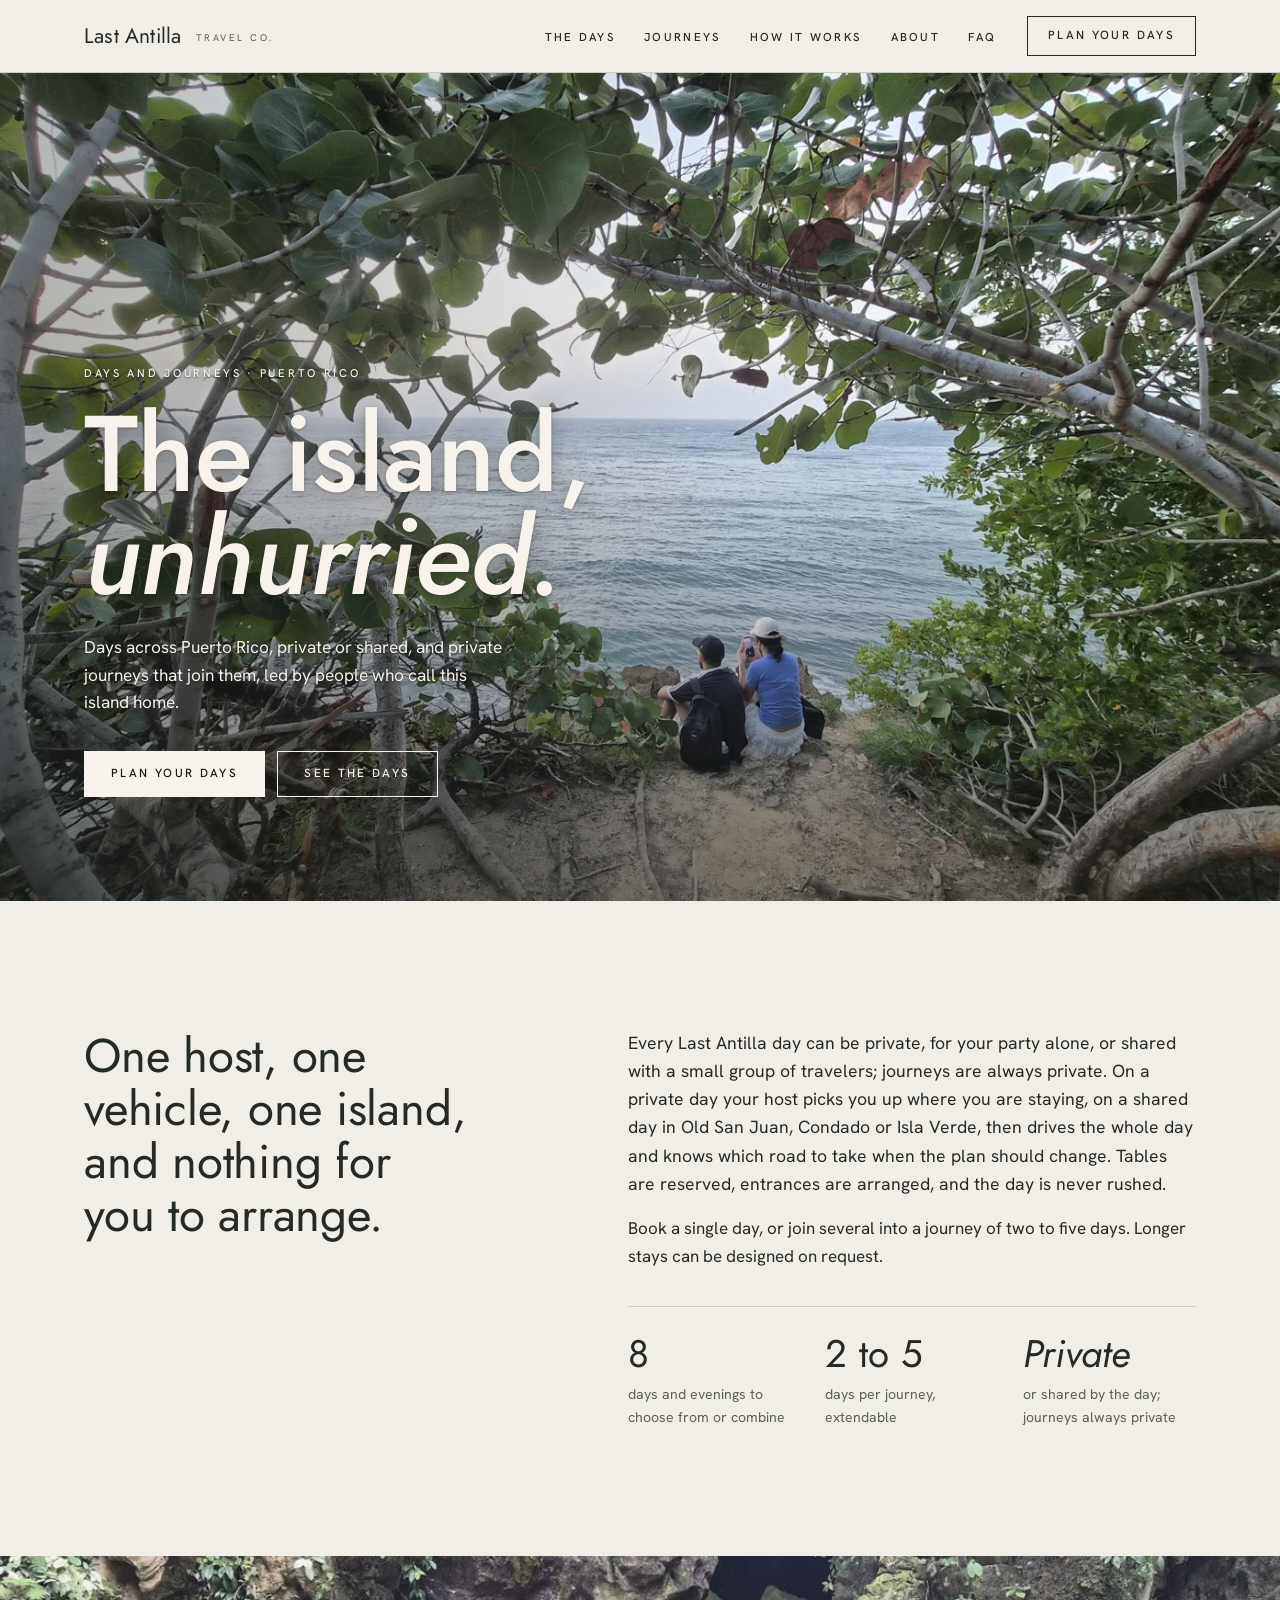
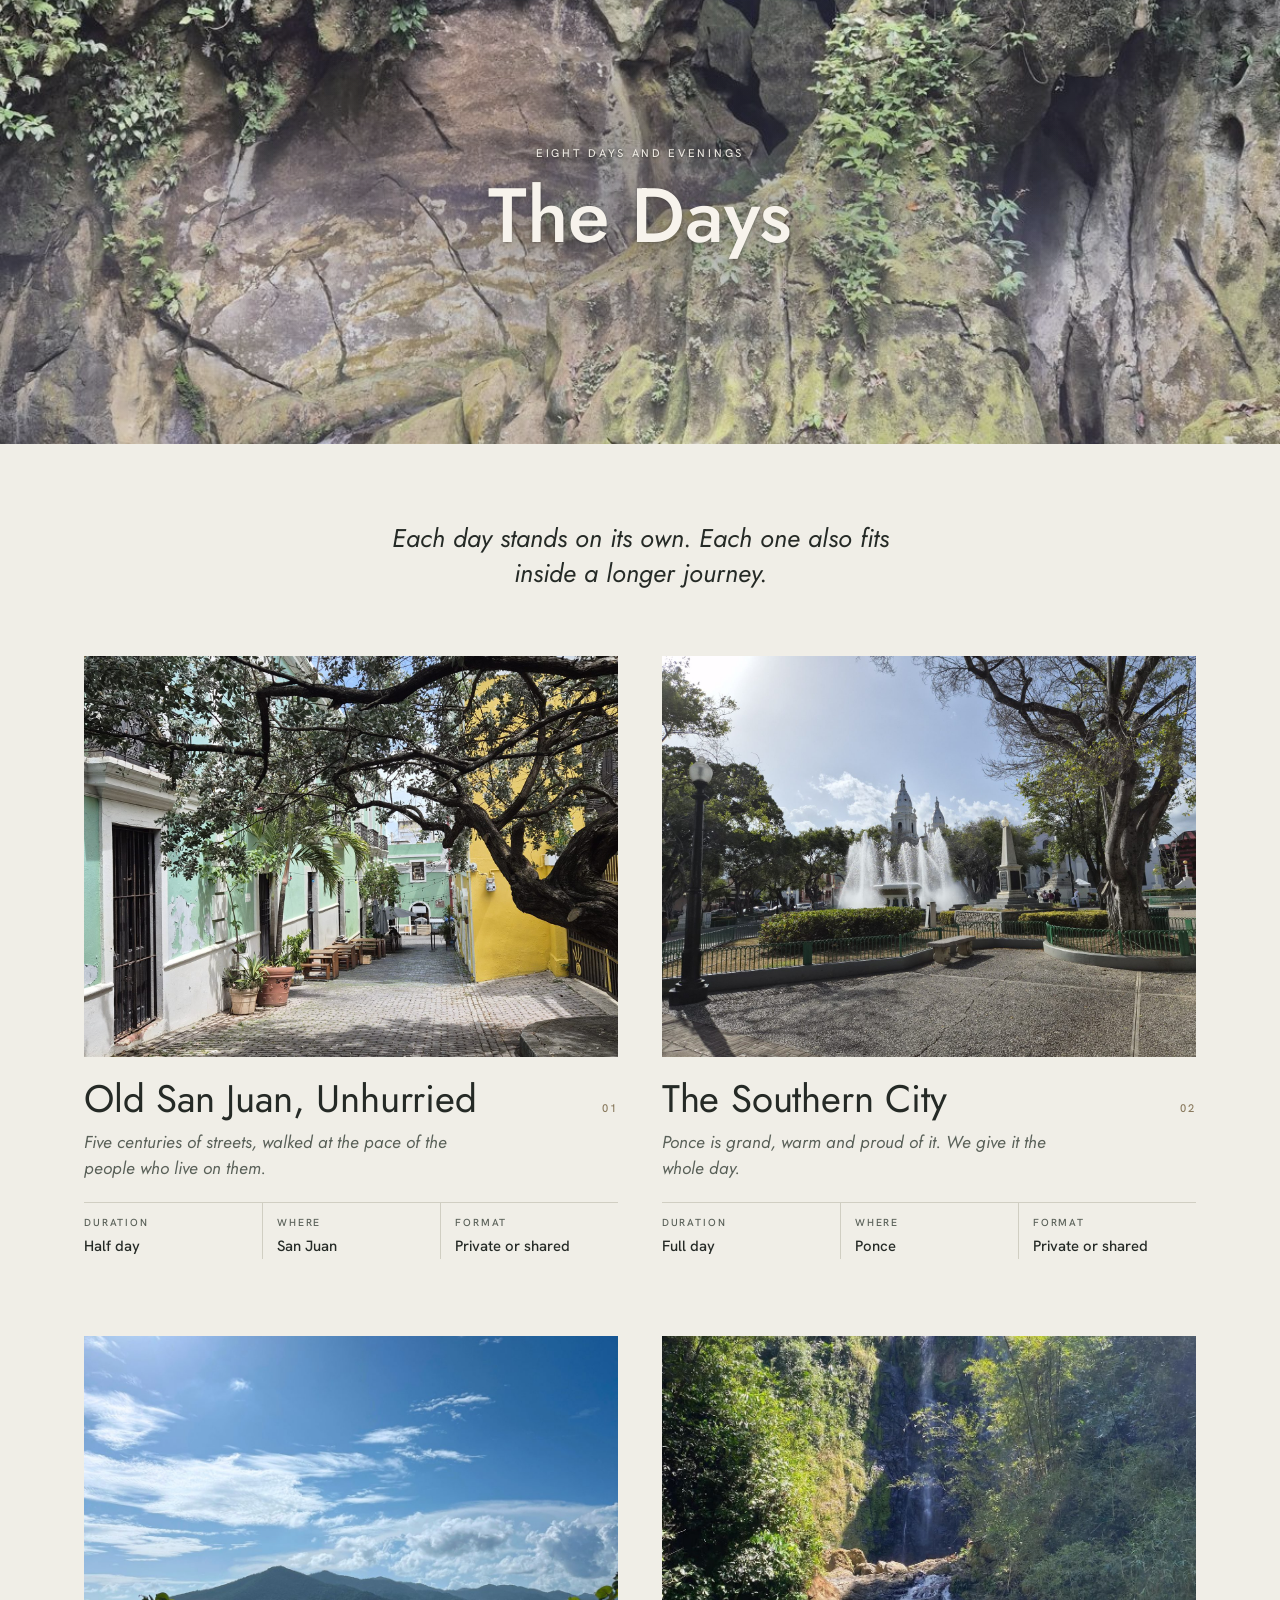
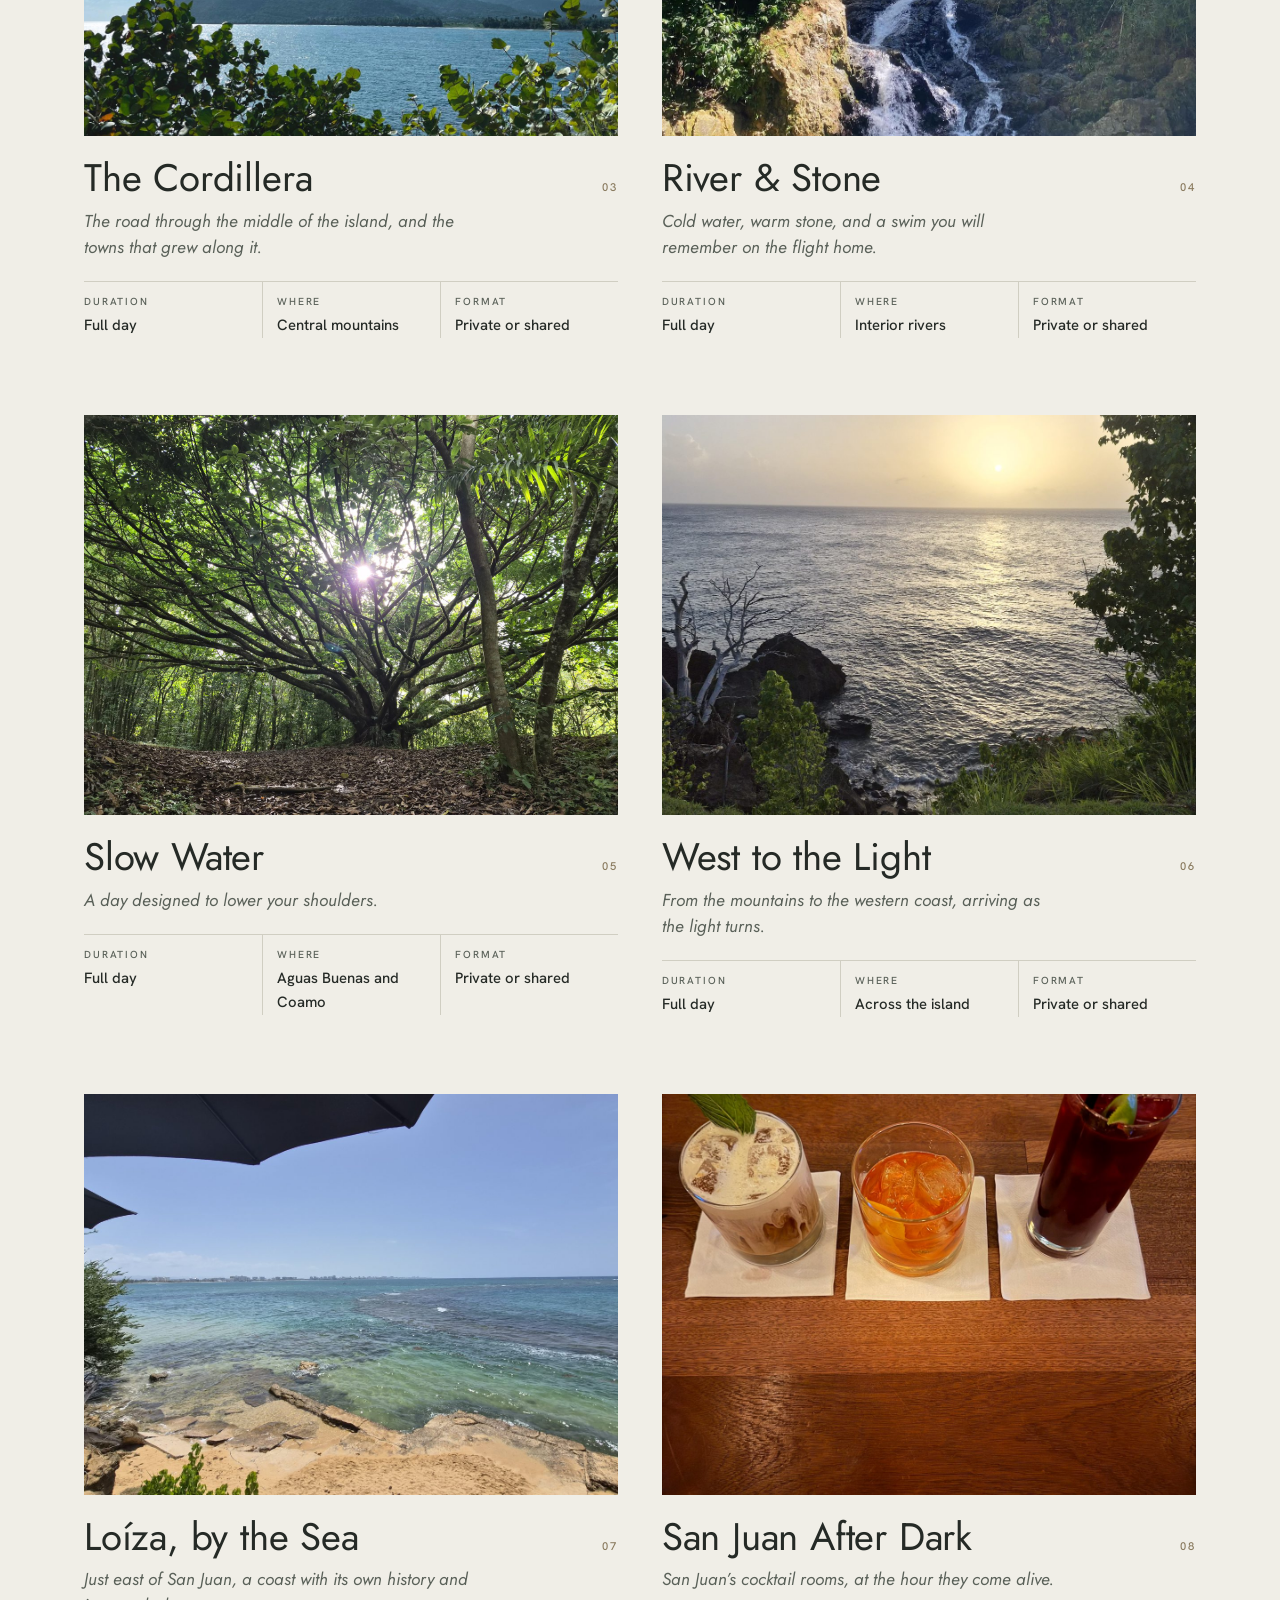
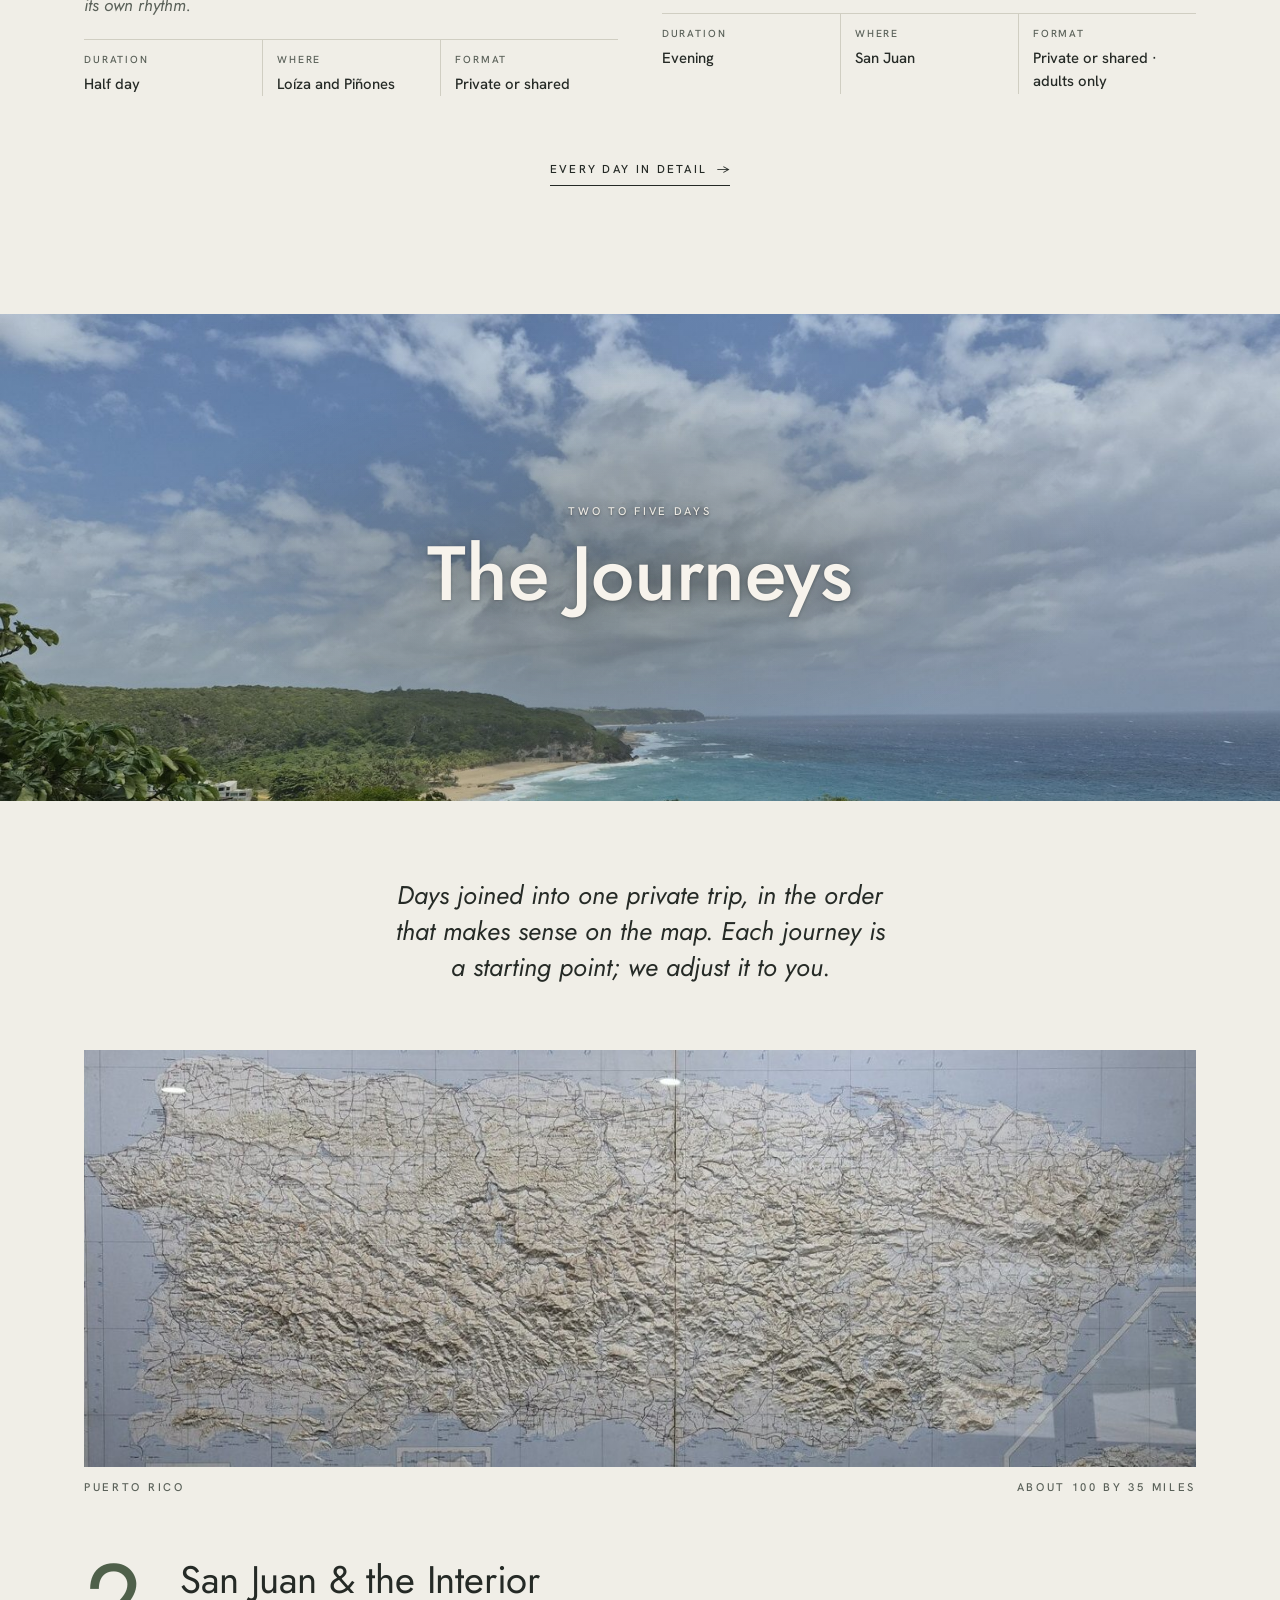
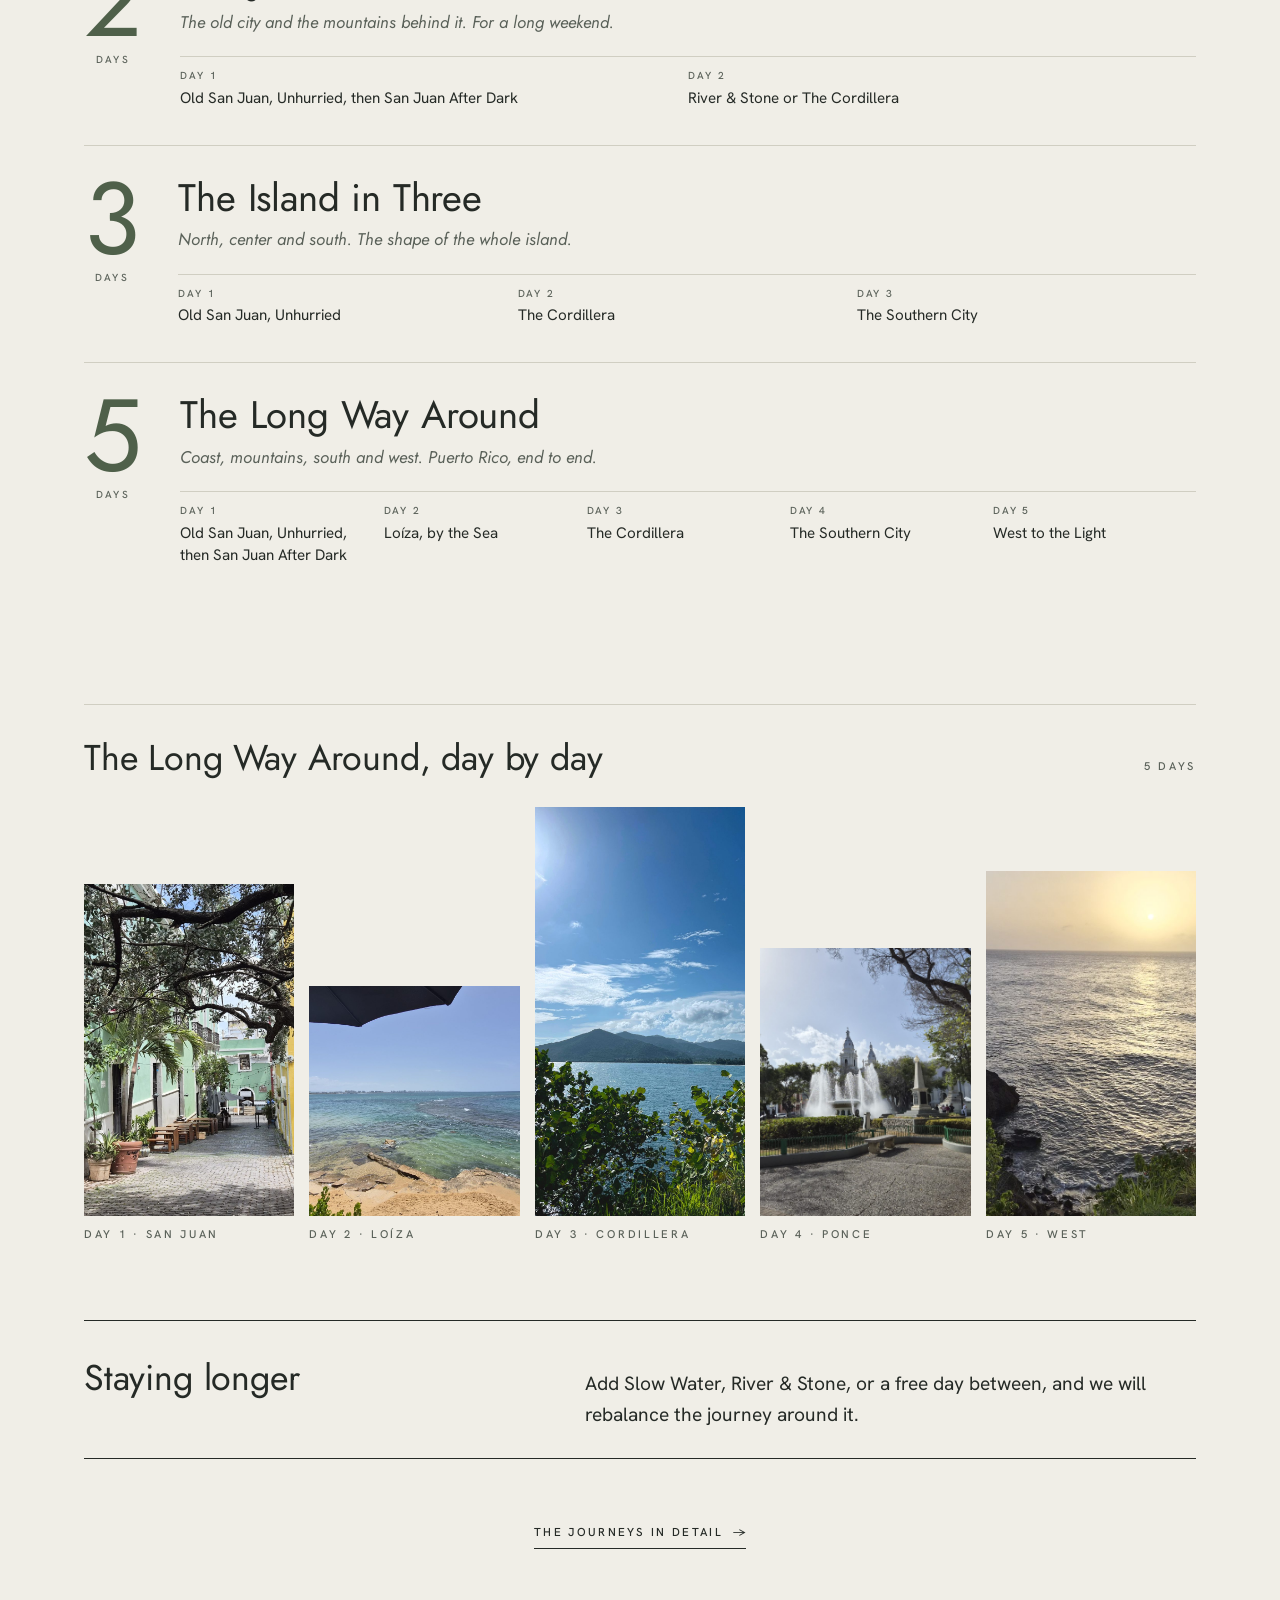
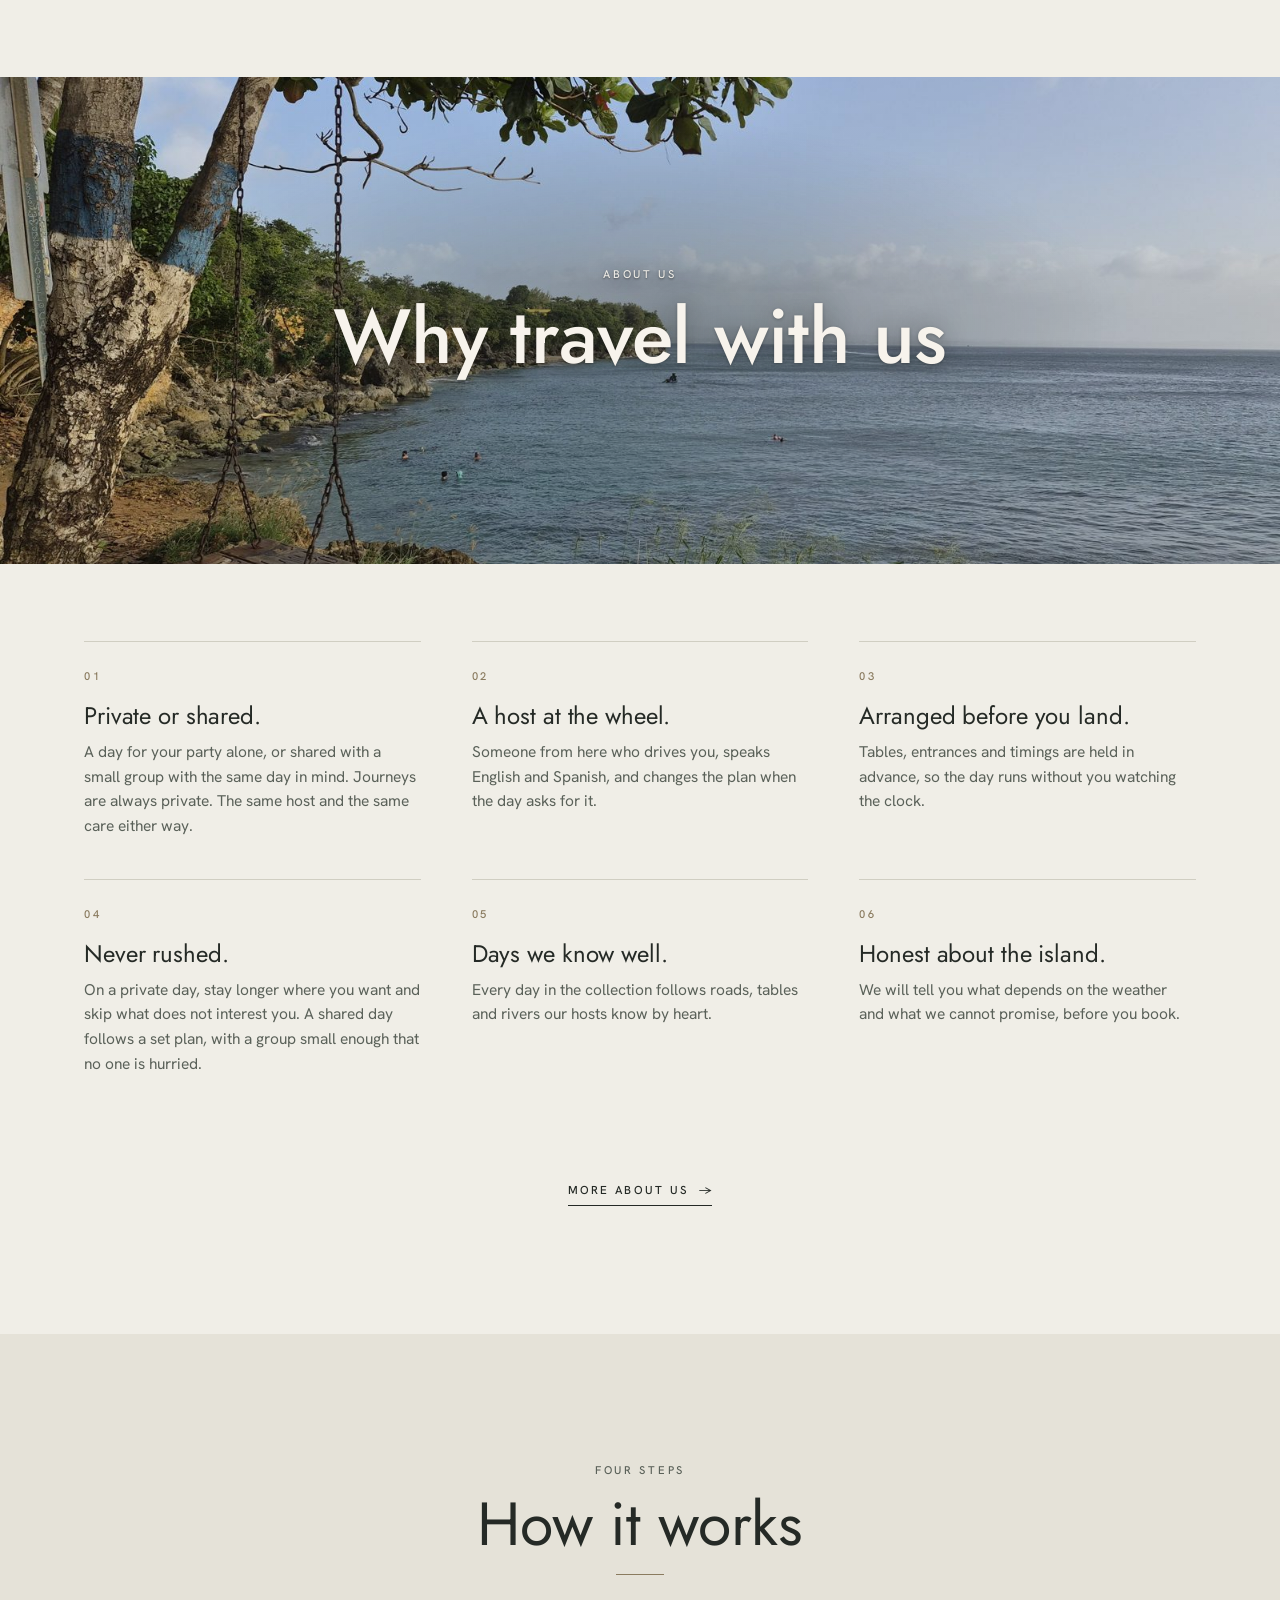
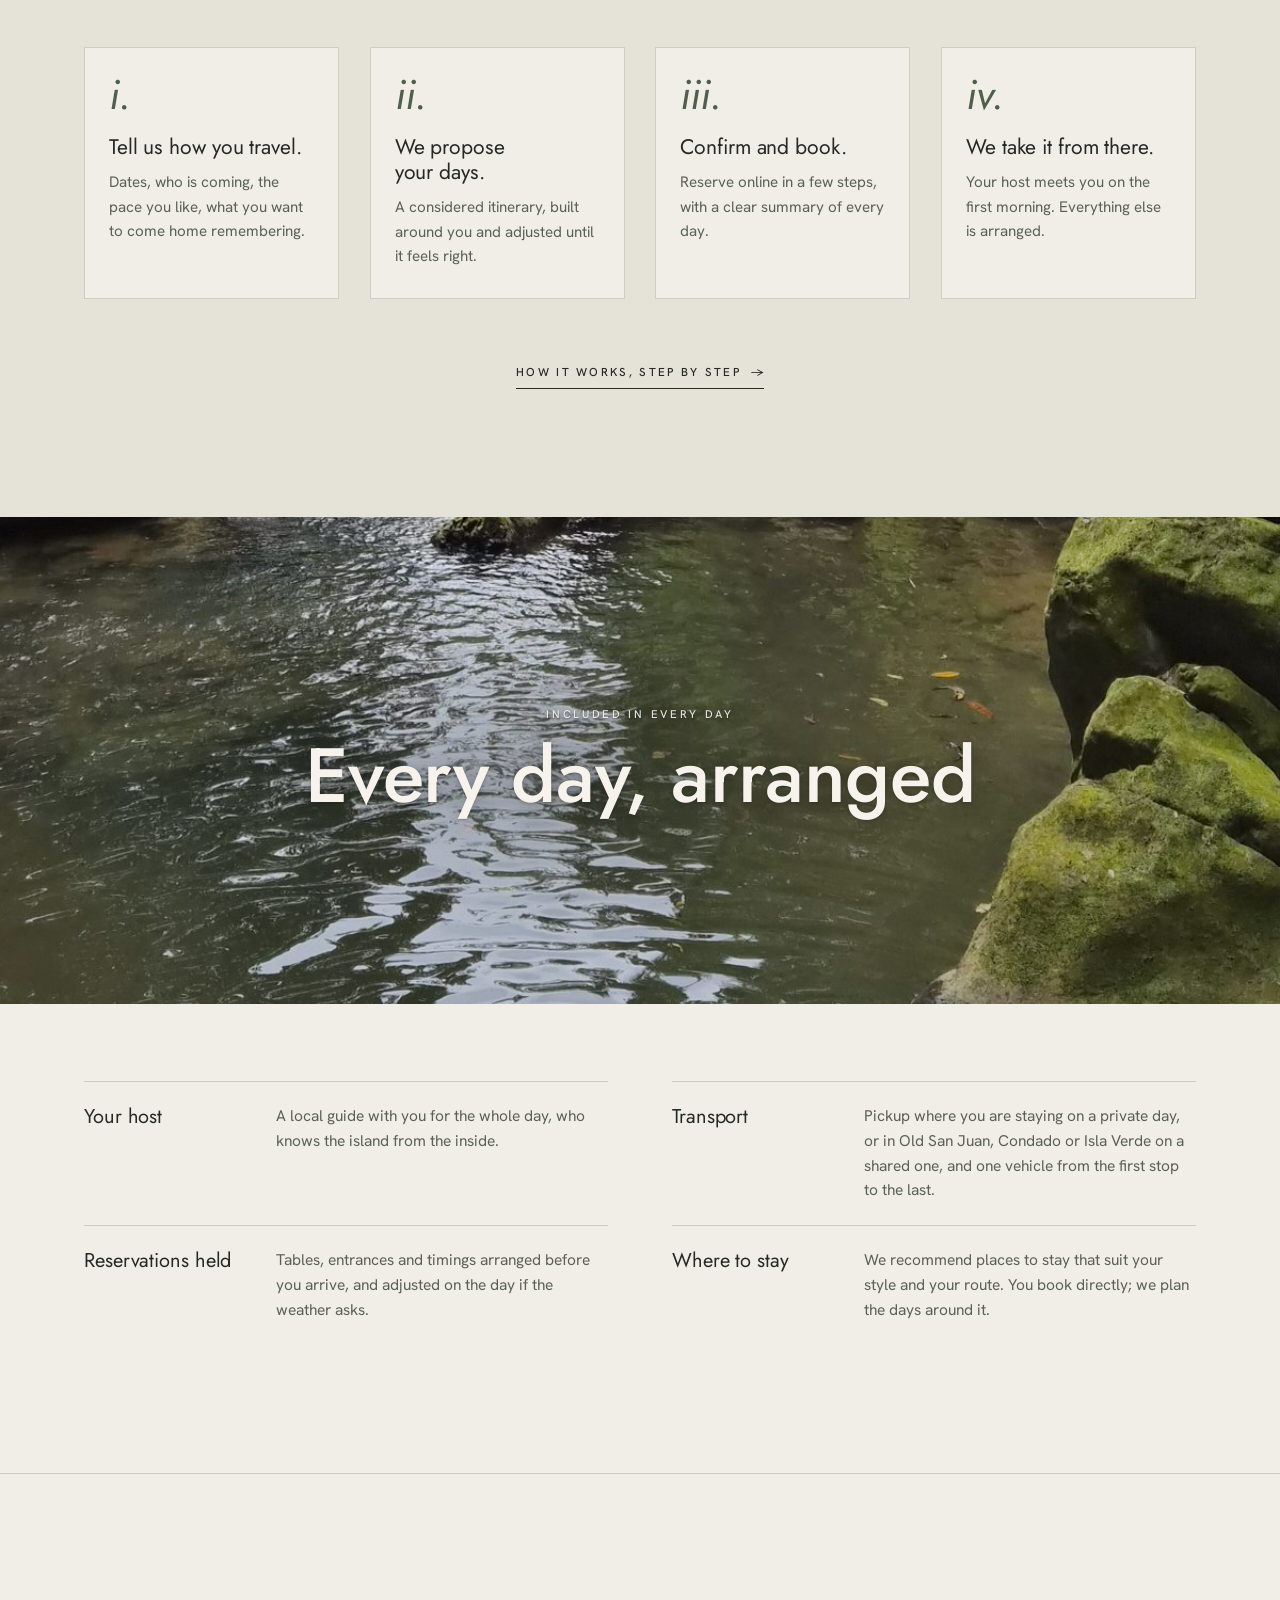
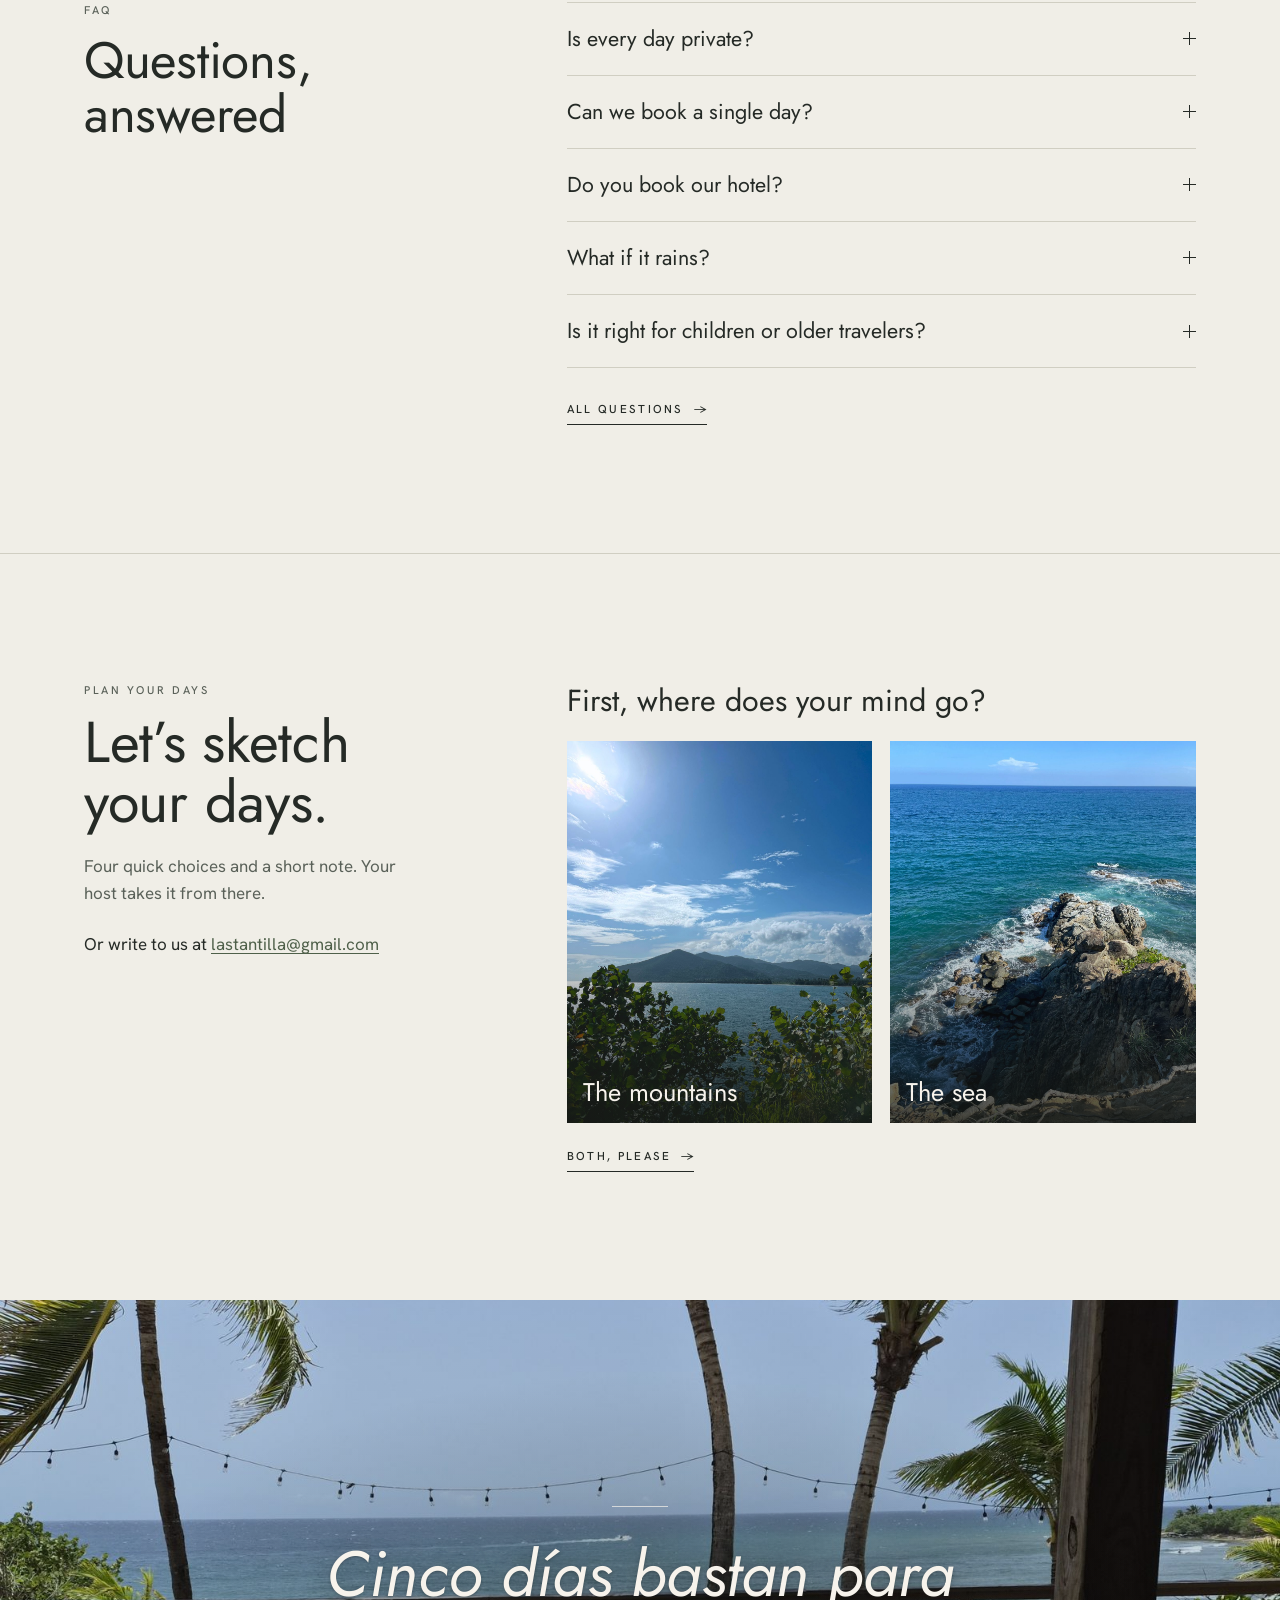
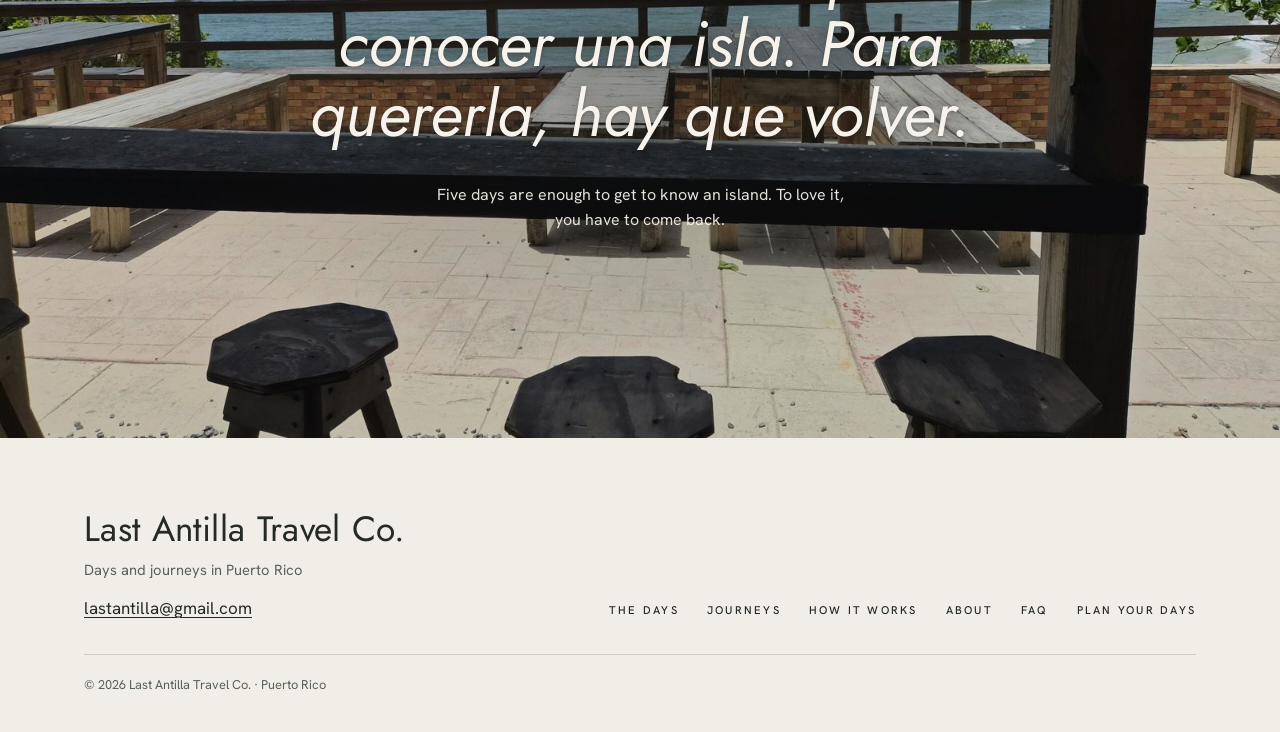
==== index.html @ efdba8db "Sitio de Last Antilla Travel Co. para GitHub Pages Co-Authored-By: Claude Opus 5.5 <noreply@anthropi" ====
<!doctype html>
<html lang="en">
<head>
<meta charset="utf-8">
<meta name="viewport" content="width=device-width, initial-scale=1">
<title>Last Antilla Travel Co. · Days and journeys in Puerto Rico</title>
<meta name="description" content="Days across Puerto Rico, private or shared, and private journeys that join them, led by people who call this island home.">
<link rel="preconnect" href="https://fonts.googleapis.com">
<link rel="preconnect" href="https://fonts.gstatic.com" crossorigin>
<link href="https://fonts.googleapis.com/css2?family=Jost:ital,wght@0,400;0,500;1,400&family=Hanken+Grotesk:wght@400;500;600&display=swap" rel="stylesheet">
<link rel="stylesheet" href="assets/site.css">
</head>
<body>
<a class="skip" href="#main">Skip to content</a>

<header class="site-head">
  <div class="wrap">
    <a class="brand" href="index.html">Last Antilla <small>Travel Co.</small></a>
    <button class="menu-btn" type="button" aria-expanded="false" aria-controls="site-nav"><span class="bars" aria-hidden="true"><i></i><i></i><i></i></span><span class="menu-label">Menu</span></button>
    <nav class="nav" id="site-nav" aria-label="Main">
      <ul>
        <li><a href="days.html">The Days</a></li>
        <li><a href="journeys.html">Journeys</a></li>
        <li><a href="how-it-works.html">How It Works</a></li>
        <li><a href="about.html">About</a></li>
        <li><a href="faq.html">FAQ</a></li>
      </ul>
      <a class="btn btn-line" href="plan.html">Plan your days</a>
    </nav>
  </div>
</header>

<main id="main">
  <section class="hero" aria-labelledby="hero-title">
    <img src="img/pareja-atardecer.jpg" alt="Two people seated on a cliff edge, framed by sea grape branches, watching the sea at sunset" width="1600" height="901" fetchpriority="high">
    <div class="wrap">
      <p class="label">Days and journeys · Puerto Rico</p>
      <h1 id="hero-title">The island, <em>unhurried.</em></h1>
      <p>Days across Puerto Rico, private or shared, and private journeys that join them, led by people who call this island home.</p>
      <div class="actions">
        <a class="btn" href="#plan">Plan your days</a>
        <a class="btn btn-line" href="#days">See the days</a>
      </div>
    </div>
  </section>

  <section class="section" aria-labelledby="promise-title">
    <div class="wrap promise">
      <h2 id="promise-title">One host, one vehicle, one island, and nothing for you to arrange.</h2>
      <div class="body">
        <p>Every Last Antilla day can be private, for your party alone, or shared with a small group of travelers; journeys are always private. On a private day your host picks you up where you are staying, on a shared day in Old San Juan, Condado or Isla Verde, then drives the whole day and knows which road to take when the plan should change. Tables are reserved, entrances are arranged, and the day is never rushed.</p>
        <p>Book a single day, or join several into a journey of two to five days. Longer stays can be designed on request.</p>
        <dl class="facts">
          <div><dt>8</dt><dd>days and evenings to choose from or combine</dd></div>
          <div><dt>2 to 5</dt><dd>days per journey, extendable</dd></div>
          <div><dt><em>Private</em></dt><dd>or shared by the day; journeys always private</dd></div>
        </dl>
      </div>
    </div>
  </section>

  <section id="days" aria-labelledby="days-title">
    <div class="pano">
      <img src="img/cueva-cascada.jpg" alt="A small waterfall falling from a cave mouth into a clear pool" width="1200" height="1600" loading="lazy" style="object-position:50% 60%">
      <div class="in"><span class="label">Eight days and evenings</span><h2 id="days-title">The Days</h2></div>
    </div>
    <div class="section wrap tight">
      <p class="lead">Each day stands on its own. Each one also fits inside a longer journey.</p>
      <ul class="days">
        <li class="day"><a class="card" href="days.html#old-san-juan">
          <figure><img src="img/viejo-san-juan-calle.jpg" alt="A shaded cobblestone street in Old San Juan with pastel facades" width="1600" height="1200" loading="lazy"></figure>
          <div class="day-top"><h3>Old San Juan, Unhurried</h3><span class="idx">01</span></div>
          <p class="line">Five centuries of streets, walked at the pace of the people who live on them.</p>
          <dl class="data"><div><dt>Duration</dt><dd>Half day</dd></div><div><dt>Where</dt><dd>San Juan</dd></div><div><dt>Format</dt><dd>Private or shared</dd></div></dl>
        </a></li>
        <li class="day"><a class="card" href="days.html#southern-city">
          <figure><img src="img/ponce-plaza.jpg" alt="The plaza in Ponce with fountains and the cathedral behind the trees" width="1600" height="1200" loading="lazy"></figure>
          <div class="day-top"><h3>The Southern City</h3><span class="idx">02</span></div>
          <p class="line">Ponce is grand, warm and proud of it. We give it the whole day.</p>
          <dl class="data"><div><dt>Duration</dt><dd>Full day</dd></div><div><dt>Where</dt><dd>Ponce</dd></div><div><dt>Format</dt><dd>Private or shared</dd></div></dl>
        </a></li>
        <li class="day"><a class="card" href="days.html#cordillera">
          <figure><img src="img/cordillera-lago.jpg" alt="A mountain lake in the island's interior under a wide blue sky" width="1200" height="1600" loading="lazy"></figure>
          <div class="day-top"><h3>The Cordillera</h3><span class="idx">03</span></div>
          <p class="line">The road through the middle of the island, and the towns that grew along it.</p>
          <dl class="data"><div><dt>Duration</dt><dd>Full day</dd></div><div><dt>Where</dt><dd>Central mountains</dd></div><div><dt>Format</dt><dd>Private or shared</dd></div></dl>
        </a></li>
        <li class="day"><a class="card" href="days.html#river-and-stone">
          <figure><img src="img/cascada-selva.jpg" alt="A waterfall descending through dense green forest into a pool" width="1170" height="1335" loading="lazy"></figure>
          <div class="day-top"><h3>River &amp; Stone</h3><span class="idx">04</span></div>
          <p class="line">Cold water, warm stone, and a swim you will remember on the flight home.</p>
          <dl class="data"><div><dt>Duration</dt><dd>Full day</dd></div><div><dt>Where</dt><dd>Interior rivers</dd></div><div><dt>Format</dt><dd>Private or shared</dd></div></dl>
        </a></li>
        <li class="day"><a class="card" href="days.html#slow-water">
          <figure><img src="img/bosque-luz.jpg" alt="Morning light through the branches of a wide tree in a forest clearing" width="1600" height="1200" loading="lazy"></figure>
          <div class="day-top"><h3>Slow Water</h3><span class="idx">05</span></div>
          <p class="line">A day designed to lower your shoulders.</p>
          <dl class="data"><div><dt>Duration</dt><dd>Full day</dd></div><div><dt>Where</dt><dd>Aguas Buenas and Coamo</dd></div><div><dt>Format</dt><dd>Private or shared</dd></div></dl>
        </a></li>
        <li class="day"><a class="card" href="days.html#west-to-the-light">
          <figure><img src="img/atardecer-rocas.jpg" alt="Sun low over the Caribbean, seen past dark rocks and sea grapes" width="1600" height="901" loading="lazy"></figure>
          <div class="day-top"><h3>West to the Light</h3><span class="idx">06</span></div>
          <p class="line">From the mountains to the western coast, arriving as the light turns.</p>
          <dl class="data"><div><dt>Duration</dt><dd>Full day</dd></div><div><dt>Where</dt><dd>Across the island</dd></div><div><dt>Format</dt><dd>Private or shared</dd></div></dl>
        </a></li>
        <li class="day"><a class="card" href="days.html#loiza">
          <figure><img src="img/costa-turquesa.jpg" alt="Clear turquoise water over flat coastal rock, with the city far across the bay" width="1600" height="901" loading="lazy"></figure>
          <div class="day-top"><h3>Loíza, by the Sea</h3><span class="idx">07</span></div>
          <p class="line">Just east of San Juan, a coast with its own history and its own rhythm.</p>
          <dl class="data"><div><dt>Duration</dt><dd>Half day</dd></div><div><dt>Where</dt><dd>Loíza and Piñones</dd></div><div><dt>Format</dt><dd>Private or shared</dd></div></dl>
        </a></li>
        <li class="day"><a class="card" href="days.html#after-dark">
          <figure><img src="img/cocteles-barra.jpg" alt="Three craft cocktails on a wooden bar" width="1200" height="1600" loading="lazy"></figure>
          <div class="day-top"><h3>San Juan After Dark</h3><span class="idx">08</span></div>
          <p class="line">San Juan’s cocktail rooms, at the hour they come alive.</p>
          <dl class="data"><div><dt>Duration</dt><dd>Evening</dd></div><div><dt>Where</dt><dd>San Juan</dd></div><div><dt>Format</dt><dd>Private or shared · adults only</dd></div></dl>
        </a></li>
      </ul>
      <div class="more-row"><a class="more" href="days.html">Every day in detail</a></div>
    </div>
  </section>

  <section id="journeys" aria-labelledby="journeys-title">
    <div class="pano">
      <img src="img/costa-norte-mirador.jpg" alt="The northern coastline seen from a forested lookout under a sky of scattered clouds" width="1600" height="1200" loading="lazy" style="object-position:50% 55%">
      <div class="in"><span class="label">Two to five days</span><h2 id="journeys-title">The Journeys</h2></div>
    </div>
    <div class="section wrap tight">
      <p class="lead">Days joined into one private trip, in the order that makes sense on the map. Each journey is a starting point; we adjust it to you.</p>
      <div class="jour-wrap">
        <div class="map">
          <figure>
            <img src="img/mapa-relieve.jpg" alt="A relief map of Puerto Rico showing the central mountain range" width="1225" height="460" loading="lazy">
            <figcaption><span class="label">Puerto Rico</span><span class="label">About 100 by 35 miles</span></figcaption>
          </figure>
        </div>
        <div>
          <article class="journey">
            <div class="jnum" aria-hidden="true">2<small>Days</small></div>
            <div>
              <h3><a href="journeys.html#san-juan-and-the-interior"><span class="sr">2 days: </span>San Juan &amp; the Interior</a></h3>
              <p class="line">The old city and the mountains behind it. For a long weekend.</p>
              <ol class="seq">
                <li><b>Day 1</b>Old San Juan, Unhurried, then San Juan After Dark</li>
                <li><b>Day 2</b>River &amp; Stone or The Cordillera</li>
              </ol>
            </div>
          </article>
          <article class="journey">
            <div class="jnum" aria-hidden="true">3<small>Days</small></div>
            <div>
              <h3><a href="journeys.html#island-in-three"><span class="sr">3 days: </span>The Island in Three</a></h3>
              <p class="line">North, center and south. The shape of the whole island.</p>
              <ol class="seq">
                <li><b>Day 1</b>Old San Juan, Unhurried</li>
                <li><b>Day 2</b>The Cordillera</li>
                <li><b>Day 3</b>The Southern City</li>
              </ol>
            </div>
          </article>
          <article class="journey">
            <div class="jnum" aria-hidden="true">5<small>Days</small></div>
            <div>
              <h3><a href="journeys.html#long-way-around"><span class="sr">5 days: </span>The Long Way Around</a></h3>
              <p class="line">Coast, mountains, south and west. Puerto Rico, end to end.</p>
              <ol class="seq">
                <li><b>Day 1</b>Old San Juan, Unhurried, then San Juan After Dark</li>
                <li><b>Day 2</b>Loíza, by the Sea</li>
                <li><b>Day 3</b>The Cordillera</li>
                <li><b>Day 4</b>The Southern City</li>
                <li><b>Day 5</b>West to the Light</li>
              </ol>
            </div>
          </article>
        </div>
      </div>

      <div class="strip-head">
        <h3>The Long Way Around, day by day</h3>
        <span class="label">5 days</span>
      </div>
      <div class="strip">
        <figure><img src="img/viejo-san-juan-calle.jpg" alt="A shaded cobblestone street in Old San Juan with pastel facades" width="1600" height="1200" loading="lazy"><figcaption class="label">Day 1 · San Juan</figcaption></figure>
        <figure><img src="img/costa-turquesa.jpg" alt="Clear turquoise water over flat coastal rock, with the city far across the bay" width="1600" height="901" loading="lazy"><figcaption class="label">Day 2 · Loíza</figcaption></figure>
        <figure><img src="img/cordillera-lago.jpg" alt="A mountain lake in the island's interior under a wide blue sky" width="1200" height="1600" loading="lazy"><figcaption class="label">Day 3 · Cordillera</figcaption></figure>
        <figure><img src="img/ponce-plaza.jpg" alt="The plaza in Ponce with fountains and the cathedral behind the trees" width="1600" height="1200" loading="lazy"><figcaption class="label">Day 4 · Ponce</figcaption></figure>
        <figure><img src="img/atardecer-rocas.jpg" alt="Sun low over the Caribbean, seen past dark rocks and sea grapes" width="1600" height="901" loading="lazy"><figcaption class="label">Day 5 · West</figcaption></figure>
      </div>

      <div class="longer">
        <h3>Staying longer</h3>
        <p>Add Slow Water, River &amp; Stone, or a free day between, and we will rebalance the journey around it.</p>
      </div>
      <div class="more-row"><a class="more" href="journeys.html">The journeys in detail</a></div>
    </div>
  </section>

  <section id="why" aria-labelledby="why-title">
    <div class="pano">
      <img src="img/columpio-mar.jpg" alt="A wooden swing hanging from a tree over a calm Caribbean bay" width="1600" height="901" loading="lazy">
      <div class="in"><span class="label">About us</span><h2 id="why-title">Why travel with us</h2></div>
    </div>
    <div class="section wrap tight">
      <ol class="why-grid">
        <li><h3>Private or shared.</h3><p>A day for your party alone, or shared with a small group with the same day in mind. Journeys are always private. The same host and the same care either way.</p></li>
        <li><h3>A host at the wheel.</h3><p>Someone from here who drives you, speaks English and Spanish, and changes the plan when the day asks for it.</p></li>
        <li><h3>Arranged before you land.</h3><p>Tables, entrances and timings are held in advance, so the day runs without you watching the clock.</p></li>
        <li><h3>Never rushed.</h3><p>On a private day, stay longer where you want and skip what does not interest you. A shared day follows a set plan, with a group small enough that no one is hurried.</p></li>
        <li><h3>Days we know well.</h3><p>Every day in the collection follows roads, tables and rivers our hosts know by heart.</p></li>
        <li><h3>Honest about the island.</h3><p>We will tell you what depends on the weather and what we cannot promise, before you book.</p></li>
      </ol>
      <div class="more-row"><a class="more" href="about.html">More about us</a></div>
    </div>
  </section>

  <section class="section how" id="how" aria-labelledby="how-title">
    <div class="wrap">
      <header class="sec-head">
        <p class="label">Four steps</p>
        <h2 id="how-title">How it works</h2>
        <hr class="rule">
      </header>
      <ol class="steps">
        <li><span class="num" aria-hidden="true">i.</span><h3>Tell us how you travel.</h3><p>Dates, who is coming, the pace you like, what you want to come home remembering.</p></li>
        <li><span class="num" aria-hidden="true">ii.</span><h3>We propose your days.</h3><p>A considered itinerary, built around you and adjusted until it feels right.</p></li>
        <li><span class="num" aria-hidden="true">iii.</span><h3>Confirm and book.</h3><p>Reserve online in a few steps, with a clear summary of every day.</p></li>
        <li><span class="num" aria-hidden="true">iv.</span><h3>We take it from there.</h3><p>Your host meets you on the first morning. Everything else is arranged.</p></li>
      </ol>
      <div class="more-row"><a class="more" href="how-it-works.html">How it works, step by step</a></div>
    </div>
  </section>

  <section id="arranged" aria-labelledby="arranged-title">
    <div class="pano">
      <img src="img/rio-canon.jpg" alt="A still river pool between mossy boulders in a forested canyon" width="1200" height="1600" loading="lazy" style="object-position:50% 60%">
      <div class="in"><span class="label">Included in every day</span><h2 id="arranged-title">Every day, arranged</h2></div>
    </div>
    <div class="section wrap tight">
      <ul class="std">
        <li><h3>Your host</h3><p>A local guide with you for the whole day, who knows the island from the inside.</p></li>
        <li><h3>Transport</h3><p>Pickup where you are staying on a private day, or in Old San Juan, Condado or Isla Verde on a shared one, and one vehicle from the first stop to the last.</p></li>
        <li><h3>Reservations held</h3><p>Tables, entrances and timings arranged before you arrive, and adjusted on the day if the weather asks.</p></li>
        <li><h3>Where to stay</h3><p>We recommend places to stay that suit your style and your route. You book directly; we plan the days around it.</p></li>
      </ul>
    </div>
  </section>

  <section class="section faq" id="faq" aria-labelledby="faq-title">
    <div class="wrap split">
      <div>
        <p class="label">FAQ</p>
        <h2 id="faq-title">Questions, answered</h2>
      </div>
      <div>
        <div class="qa">
          <details><summary>Is every day private?</summary><p>It can be. Every day can be booked privately, for your party only with your own host and vehicle, or shared with a small group of travelers. Journeys are always private.</p></details>
          <details><summary>Can we book a single day?</summary><p>Yes. Every day can be booked on its own or joined into a journey.</p></details>
          <details><summary>Do you book our hotel?</summary><p>No. We recommend places that suit your style and route; you book directly, and we plan the days around it.</p></details>
          <details><summary>What if it rains?</summary><p>We adjust the order of the day, or the days, so the plan works with the weather. Some rivers and trails close after heavy rain, and we will tell you when that happens.</p></details>
          <details><summary>Is it right for children or older travelers?</summary><p>Yes. The pace is set for your group. San Juan After Dark is for adults only.</p></details>
        </div>
        <a class="more" href="faq.html">All questions</a>
      </div>
    </div>
  </section>

  <section class="section plan" id="plan" aria-labelledby="plan-title">
    <div class="wrap split">
      <div class="intro">
        <p class="label">Plan your days</p>
        <h2 id="plan-title">Let’s sketch your days.</h2>
        <p>Four quick choices and a short note. Your host takes it from there.</p>
        <p class="write">Or write to us at <a href="mailto:lastantilla@gmail.com">lastantilla@gmail.com</a></p>
      </div>
      <div class="teaser">
        <p class="teaser-q" id="teaser-q">First, where does your mind go?</p>
        <ul class="teaser-duo" aria-labelledby="teaser-q">
          <li><a href="plan.html?start=mountains"><img src="img/cordillera-lago.jpg" alt="" width="1600" height="1200" loading="lazy"><span>The mountains</span></a></li>
          <li><a href="plan.html?start=sea"><img src="img/costa-rocosa.jpg" alt="" width="1600" height="901" loading="lazy"><span>The sea</span></a></li>
        </ul>
        <a class="more" href="plan.html?start=both">Both, please</a>
      </div>
    </div>
  </section>

  <section class="closing" aria-label="Closing">
    <img src="img/terraza-mar.jpg" alt="A shaded wooden terrace with stools and tables, looking out between palm trees to the sea" width="1600" height="1200" loading="lazy">
    <div class="wrap">
      <div class="rule" aria-hidden="true"></div>
      <blockquote><p lang="es">Cinco días bastan para conocer una isla. Para quererla, hay que volver.</p></blockquote>
      <p class="tr">Five days are enough to get to know an island. To love it, you have to come back.</p>
    </div>
  </section>
</main>

<footer class="site-foot">
  <div class="wrap">
    <div class="foot-top">
      <div>
        <a class="brand" href="index.html">Last Antilla Travel Co.</a>
        <p>Days and journeys in Puerto Rico</p>
        <a class="mail" href="mailto:lastantilla@gmail.com">lastantilla@gmail.com</a>
      </div>
      <ul class="foot-links">
        <li><a href="days.html">The Days</a></li>
        <li><a href="journeys.html">Journeys</a></li>
        <li><a href="how-it-works.html">How It Works</a></li>
        <li><a href="about.html">About</a></li>
        <li><a href="faq.html">FAQ</a></li>
        <li><a href="plan.html">Plan your days</a></li>
      </ul>
    </div>
    <p class="foot-bottom">© 2026 Last Antilla Travel Co. · Puerto Rico</p>
  </div>
</footer>

<script src="assets/site.js"></script>
</body>
</html>
---- assets/site.css ----
/* Last Antilla Travel Co. · shared styles for every page.
   Base: design A (editorial: Jost for headings + Hanken Grotesk for text, full-bleed opening, hairlines instead of shadows).
   Days and journeys: design B (large photo cards with a data row, journeys with large numerals beside the map, photo strip).
   Section titles over panoramic photos: design D. Closing over a photo: design C.
   Palette: Limestone & Sage. */

:root{
  --bg:#F0EEE7;--surface:#E5E2D8;--ink:#252A26;--muted:#5A6159;--rule:#D0CEC2;
  --accent:#4F604A;--accent-ink:#F7F6F1;
  --band:#4A5845;--band-ink:#F2F1EA;--band-muted:#CBD2C5;--band-rule:#6E7C69;
  --support:#8A7B5F;--on-photo:#F7F3EC;--shade:22,26,22;
  --display:"Jost","Futura","Century Gothic","Helvetica Neue",Arial,sans-serif;
  --body:"Hanken Grotesk","Helvetica Neue",Arial,sans-serif;
  --gutter:clamp(16px,5vw,64px);--max:1240px;--head-h:72px;
  color-scheme:light;
}
@media (prefers-color-scheme: dark){:root:not([data-theme="light"]){
  --bg:#171A17;--surface:#20241F;--ink:#ECEDE6;--muted:#ABB2A8;--rule:#343A33;
  --accent:#A9BA9F;--accent-ink:#171A17;
  --band:#2E382C;--band-ink:#ECEDE6;--band-muted:#BFC8B8;--band-rule:#4A5747;
  --support:#C8B694;--shade:12,14,12;color-scheme:dark}}
:root[data-theme="dark"]{
  --bg:#171A17;--surface:#20241F;--ink:#ECEDE6;--muted:#ABB2A8;--rule:#343A33;
  --accent:#A9BA9F;--accent-ink:#171A17;
  --band:#2E382C;--band-ink:#ECEDE6;--band-muted:#BFC8B8;--band-rule:#4A5747;
  --support:#C8B694;--shade:12,14,12;color-scheme:dark}

*{box-sizing:border-box}
html{scroll-behavior:smooth;scroll-padding-top:calc(var(--head-h) + 12px)}
body{background:var(--bg);color:var(--ink);font-family:var(--body);font-size:17px;line-height:1.6;margin:0;-webkit-font-smoothing:antialiased;overflow-x:hidden}
img{display:block;max-width:100%;height:auto}
.wrap{max-width:var(--max);margin:0 auto;padding-inline:var(--gutter)}
h1,h2,h3,h4{font-family:var(--display);font-weight:400;text-wrap:balance;margin:0;letter-spacing:-.005em}
p{margin:0}
a{color:var(--accent);text-underline-offset:3px;text-decoration-thickness:1px}
:focus-visible{outline:2px solid var(--accent);outline-offset:3px}
.label{font-size:.7rem;font-weight:500;letter-spacing:.24em;text-transform:uppercase;color:var(--muted);line-height:1.5}
.skip{position:absolute;left:12px;top:-60px;z-index:200;background:var(--accent);color:var(--accent-ink);padding:10px 16px;text-decoration:none}
.skip:focus{top:12px}
.sr{position:absolute;width:1px;height:1px;overflow:hidden;clip:rect(0 0 0 0);white-space:nowrap}

/* Buttons and links */
.btn{display:inline-flex;align-items:center;justify-content:center;min-height:46px;padding:12px 26px;font:500 .74rem/1 var(--body);letter-spacing:.2em;text-transform:uppercase;text-decoration:none;white-space:nowrap;border:1px solid var(--accent);background:var(--accent);color:var(--accent-ink);cursor:pointer;transition:background-color .25s,color .25s,border-color .25s}
.btn:hover{background:transparent;color:var(--accent)}
.btn-line{background:transparent;color:var(--ink);border-color:var(--ink)}
.btn-line:hover{background:var(--ink);color:var(--bg)}
.more{display:inline-flex;align-items:center;gap:10px;color:var(--ink);text-decoration:none;font-size:.72rem;font-weight:500;letter-spacing:.2em;text-transform:uppercase;padding-bottom:6px;border-bottom:1px solid currentColor;transition:color .2s,gap .2s}
.more:hover{color:var(--accent);gap:14px}
.more::after{content:"→";letter-spacing:0}
.more-row{display:flex;justify-content:center;margin-top:clamp(40px,6vw,64px)}

/* Header */
.site-head{position:sticky;top:0;z-index:50;background:var(--bg);border-bottom:1px solid var(--rule)}
.site-head .wrap{display:flex;align-items:center;justify-content:space-between;gap:24px;min-height:var(--head-h)}
.brand{font-family:var(--display);font-size:1.32rem;line-height:1.1;color:var(--ink);text-decoration:none;letter-spacing:.01em;white-space:nowrap}
.brand small{font-family:var(--body);font-size:.6rem;letter-spacing:.26em;text-transform:uppercase;color:var(--muted);margin-left:8px;vertical-align:.25em}
.nav{display:flex;align-items:center;gap:clamp(18px,2.4vw,34px)}
.nav ul{display:flex;gap:clamp(16px,2.2vw,30px);list-style:none;margin:0;padding:0}
.nav ul a{color:var(--ink);text-decoration:none;font-size:.72rem;font-weight:500;letter-spacing:.2em;text-transform:uppercase;padding:6px 0;border-bottom:1px solid transparent;transition:border-color .2s}
.nav ul a:hover,.nav ul a[aria-current="page"]{border-bottom-color:var(--ink)}
.nav .btn{min-height:40px;padding:10px 20px}
.menu-btn{display:none;align-items:center;gap:10px;background:none;border:1px solid var(--ink);color:var(--ink);font:500 .7rem/1 var(--body);letter-spacing:.2em;text-transform:uppercase;padding:11px 14px;cursor:pointer}
.menu-btn .bars{display:inline-grid;gap:4px;width:16px}
.menu-btn .bars i{display:block;height:1px;background:currentColor;transition:transform .25s,opacity .25s}
.menu-btn[aria-expanded="true"] .bars i:nth-child(1){transform:translateY(5px) rotate(45deg)}
.menu-btn[aria-expanded="true"] .bars i:nth-child(2){opacity:0}
.menu-btn[aria-expanded="true"] .bars i:nth-child(3){transform:translateY(-5px) rotate(-45deg)}

/* Opening (home) */
.hero{position:relative;color:var(--on-photo);min-height:calc(100svh - var(--head-h));max-height:980px;display:grid;align-items:end;overflow:hidden;background:rgb(var(--shade))}
.hero img{position:absolute;inset:0;width:100%;height:100%;object-fit:cover;object-position:70% 55%}
.hero::after{content:"";position:absolute;inset:0;background:linear-gradient(180deg,rgba(var(--shade),.05) 0%,rgba(var(--shade),.15) 40%,rgba(var(--shade),.78) 100%),linear-gradient(90deg,rgba(var(--shade),.5) 0%,rgba(var(--shade),0) 62%)}
.hero .wrap{position:relative;z-index:1;width:100%;padding-block:clamp(48px,9vw,104px)}
.hero .label{color:var(--on-photo);opacity:.86}
.hero h1{font-size:clamp(3rem,8.4vw,7.4rem);line-height:.96;margin-top:20px;max-width:10ch;text-shadow:0 1px 24px rgba(var(--shade),.35)}
.hero h1 em{font-style:italic}
.hero p:not(.label){max-width:44ch;margin-top:26px;font-size:1.08rem;line-height:1.6;text-shadow:0 1px 16px rgba(var(--shade),.4)}
.hero .actions{display:flex;flex-wrap:wrap;gap:12px;margin-top:34px}
.hero .btn{background:var(--on-photo);border-color:var(--on-photo);color:rgb(var(--shade))}
.hero .btn:hover{background:transparent;color:var(--on-photo)}
.hero .btn-line{background:transparent;color:var(--on-photo);border-color:var(--on-photo)}
.hero .btn-line:hover{background:var(--on-photo);color:rgb(var(--shade))}

/* Panoramic section title (design D) */
.pano{position:relative;aspect-ratio:21/8;min-height:260px;max-height:600px;width:100%;overflow:hidden;display:grid;place-items:center;text-align:center;color:var(--on-photo);background:rgb(var(--shade))}
.pano img{position:absolute;inset:0;width:100%;height:100%;object-fit:cover}
.pano::after{content:"";position:absolute;inset:0;background:radial-gradient(ellipse 50% 55% at 50% 50%,rgba(var(--shade),.28),rgba(var(--shade),0) 75%),linear-gradient(180deg,rgba(var(--shade),.04),rgba(var(--shade),.16))}
.pano .in{position:relative;z-index:1;padding:24px var(--gutter);text-shadow:0 1px 20px rgba(var(--shade),.5)}
.pano .label{color:var(--on-photo);opacity:.9;display:block;margin-bottom:16px}
.pano h1,.pano h2{font-size:clamp(2.4rem,6vw,5rem);line-height:1}
.pano h1 em,.pano h2 em{font-style:italic}
.pano p:not(.label){max-width:46ch;margin:18px auto 0;font-size:1.04rem}
.page-hero{aspect-ratio:21/9;max-height:640px}

/* Section rhythm */
.section{padding-block:clamp(72px,10vw,136px)}
.section.tight{padding-top:clamp(48px,6vw,80px)}
.sec-head{display:flex;flex-direction:column;align-items:center;text-align:center;gap:14px;margin-bottom:clamp(40px,6vw,72px)}
.sec-head h2{font-size:clamp(2.2rem,5vw,3.8rem);line-height:1.04}
.sec-head p{max-width:46ch;color:var(--muted)}
.sec-head .rule{width:48px;height:1px;background:var(--support);border:0;margin:4px 0 0}
.lead{font-family:var(--display);font-style:italic;font-size:clamp(1.25rem,2.2vw,1.6rem);line-height:1.4;max-width:34ch;margin:0 auto clamp(40px,6vw,64px);text-align:center;color:var(--ink)}

/* Promise */
.promise{display:grid;grid-template-columns:minmax(0,1fr) minmax(0,1.25fr);gap:clamp(28px,7vw,112px);align-items:start}
.promise h2{font-size:clamp(1.9rem,3.7vw,3rem);line-height:1.12}
.promise .body p{max-width:58ch;margin-bottom:1em}
.promise .body p:first-child{font-size:1.1rem}
.facts{display:grid;grid-template-columns:repeat(3,minmax(0,1fr));gap:24px;margin:36px 0 0;padding:28px 0 0;border-top:1px solid var(--rule)}
.facts div{min-width:0}
.facts dt{font-family:var(--display);font-size:clamp(1.9rem,3vw,2.5rem);line-height:1;color:var(--ink)}
.facts dd{margin:10px 0 0;font-size:.88rem;color:var(--muted);max-width:22ch}

/* Days (design B) */
.days{display:grid;grid-template-columns:repeat(2,minmax(0,1fr));gap:clamp(48px,6vw,88px) clamp(24px,3.4vw,52px);list-style:none;margin:0;padding:0}
.day{min-width:0}
.day a.card{color:inherit;text-decoration:none;display:block}
.day figure{margin:0;overflow:hidden;background:var(--surface);aspect-ratio:4/3}
.day img{width:100%;height:100%;object-fit:cover;transition:transform 1.2s cubic-bezier(.2,.7,.2,1)}
.day a.card:hover img{transform:scale(1.03)}
.day-top{display:flex;justify-content:space-between;align-items:baseline;gap:16px;margin-top:22px}
.day h3{font-size:clamp(1.8rem,3vw,2.6rem);line-height:1.06}
.day .idx{font-size:.7rem;font-weight:500;letter-spacing:.2em;color:var(--support)}
.day .line{font-family:var(--display);font-style:italic;font-size:1.08rem;line-height:1.5;color:var(--muted);margin-top:10px;max-width:40ch}
.data{display:grid;grid-template-columns:repeat(3,minmax(0,1fr));margin:20px 0 0;border-top:1px solid var(--rule)}
.data div{padding:12px 12px 0 0;min-width:0}
.data div+div{padding-left:14px;border-left:1px solid var(--rule)}
.data dt{font-size:.64rem;font-weight:500;letter-spacing:.18em;text-transform:uppercase;color:var(--muted)}
.data dd{margin:4px 0 0;font-size:.93rem;font-weight:500}

/* Journeys (design B) */
.jour-wrap{display:grid;grid-template-columns:minmax(0,1fr);gap:clamp(32px,5vw,64px);align-items:start}
.map figure{margin:0}
.map img{width:100%;height:auto}
.map figcaption{display:flex;justify-content:space-between;gap:16px;margin-top:12px}
.journey{display:grid;grid-template-columns:auto minmax(0,1fr);gap:0 clamp(20px,3vw,40px);padding:32px 0 36px;border-top:1px solid var(--rule)}
.journey:first-child{border-top:0;padding-top:0}
.jnum{font-family:var(--display);font-size:clamp(5rem,8vw,7.6rem);line-height:.8;text-align:center;color:var(--accent)}
.jnum small{display:block;font-family:var(--body);font-size:.64rem;font-weight:500;letter-spacing:.2em;text-transform:uppercase;margin-top:14px;color:var(--muted)}
.journey h3{font-size:clamp(1.8rem,3vw,2.5rem);line-height:1.06}
.journey h3 a{color:inherit;text-decoration:none}
.journey h3 a:hover{color:var(--accent)}
.journey .line{font-family:var(--display);font-style:italic;font-size:1.06rem;color:var(--muted);margin-top:8px}
.seq{list-style:none;margin:20px 0 0;padding:0;display:grid;grid-template-columns:repeat(auto-fit,minmax(170px,1fr));border-top:1px solid var(--rule)}
.seq li{padding:12px 14px 0 0;font-size:.95rem;line-height:1.45;min-width:0}
.seq b{display:block;font-size:.64rem;font-weight:500;letter-spacing:.18em;text-transform:uppercase;color:var(--muted);margin-bottom:3px}

/* Photo strip (design B) */
.strip-head{display:flex;justify-content:space-between;align-items:baseline;gap:16px;margin:clamp(64px,8vw,110px) 0 20px;padding-top:24px;border-top:1px solid var(--rule)}
.strip-head h3{font-size:clamp(1.6rem,2.8vw,2.3rem)}
.strip{display:grid;grid-template-columns:repeat(5,minmax(0,1fr));gap:clamp(8px,1.2vw,16px);align-items:end}
.strip figure{margin:0;min-width:0}
.strip img{width:100%;object-fit:cover}
.strip figure:nth-child(1) img{height:clamp(200px,26vw,380px)}
.strip figure:nth-child(2) img{height:clamp(150px,18vw,260px)}
.strip figure:nth-child(3) img{height:clamp(240px,32vw,470px)}
.strip figure:nth-child(4) img{height:clamp(170px,21vw,300px)}
.strip figure:nth-child(5) img{height:clamp(210px,27vw,400px)}
.strip figcaption{margin-top:10px}
.longer{display:grid;grid-template-columns:5fr 7fr;gap:clamp(24px,5vw,80px);align-items:baseline;margin-top:clamp(48px,6vw,80px);padding:28px 0;border-top:1px solid var(--ink);border-bottom:1px solid var(--ink)}
.longer h3{font-size:clamp(1.6rem,2.8vw,2.3rem)}
.longer p{font-size:clamp(1.02rem,1.5vw,1.2rem)}

/* Why */
.why-grid{display:grid;grid-template-columns:repeat(3,minmax(0,1fr));gap:0 clamp(24px,4vw,56px);list-style:none;margin:0;padding:0;counter-reset:w}
.why-grid li{min-width:0;border-top:1px solid var(--rule);padding:26px 0 40px;counter-increment:w}
.why-grid li::before{content:counter(w,decimal-leading-zero);display:block;font-size:.7rem;letter-spacing:.24em;color:var(--support);font-weight:500;margin-bottom:16px}
.why-grid h3{font-size:1.5rem;line-height:1.15;margin-bottom:10px}
.why-grid p{color:var(--muted);max-width:38ch;font-size:.97rem}

/* How */
.how{background:var(--surface)}
.steps{display:grid;grid-template-columns:repeat(4,minmax(0,1fr));gap:clamp(16px,2.4vw,32px);list-style:none;margin:0;padding:0}
.steps li{min-width:0;border:1px solid var(--rule);padding:26px 24px 30px;background:var(--bg)}
.steps .num{font-family:var(--display);font-style:italic;font-size:2.6rem;line-height:1;color:var(--accent)}
.steps h3{font-size:1.32rem;line-height:1.18;margin:18px 0 10px}
.steps p{color:var(--muted);font-size:.95rem}

/* Every day, arranged */
.std{list-style:none;margin:0;padding:0;display:grid;grid-template-columns:repeat(2,minmax(0,1fr));gap:0 clamp(24px,5vw,72px)}
.std li{display:grid;grid-template-columns:11rem minmax(0,1fr);gap:16px;padding:22px 0;border-top:1px solid var(--rule)}
.std h3{font-size:1.25rem;line-height:1.3}
.std p{color:var(--muted);font-size:.97rem}

/* Two-column text block (inner pages) */
.split{display:grid;grid-template-columns:minmax(0,1fr) minmax(0,1.6fr);gap:clamp(28px,7vw,112px);align-items:start}
.split h2{font-size:clamp(2rem,4.2vw,3.2rem);line-height:1.06;margin-top:14px}
.prose p{max-width:62ch;margin-bottom:1em}
.prose p:first-child{font-size:1.1rem}

/* FAQ */
.faq{border-top:1px solid var(--rule)}
.qa{border-top:1px solid var(--rule)}
.qa details{border-bottom:1px solid var(--rule)}
.qa summary{list-style:none;cursor:pointer;display:flex;justify-content:space-between;align-items:center;gap:20px;padding:22px 0;font-family:var(--display);font-size:clamp(1.15rem,1.8vw,1.35rem);line-height:1.3}
.qa summary::-webkit-details-marker{display:none}
.qa summary::after{content:"";flex:none;width:13px;height:13px;background:linear-gradient(currentColor,currentColor) center/13px 1px no-repeat,linear-gradient(currentColor,currentColor) center/1px 13px no-repeat;transition:transform .3s}
.qa details[open] summary::after{transform:rotate(45deg)}
.qa summary:hover{color:var(--accent)}
.qa details p{padding:0 40px 24px 0;color:var(--muted);max-width:62ch}
.qa + .more{margin-top:32px}

/* Form */
.plan{border-top:1px solid var(--rule)}
.plan .intro h2{font-size:clamp(2.2rem,4.6vw,3.6rem);line-height:1.04;margin:14px 0 20px}
.plan .intro p{color:var(--muted);max-width:34ch}
.plan .intro .write{margin-top:24px;color:var(--ink)}
/* First question of the planner, on the home page (leads into plan.html) */
.teaser-q{font-family:var(--display);font-size:clamp(1.4rem,2.6vw,1.9rem);line-height:1.2}
.teaser-duo{list-style:none;margin:22px 0 18px;padding:0;display:grid;grid-template-columns:1fr 1fr;gap:clamp(10px,1.6vw,18px)}
.teaser-duo a{position:relative;display:block;aspect-ratio:4/5;overflow:hidden;background:rgb(var(--shade));color:var(--on-photo);text-decoration:none}
.teaser-duo img{position:absolute;inset:0;width:100%;height:100%;object-fit:cover;transition:transform .8s ease}
.teaser-duo a::after{content:"";position:absolute;inset:0;background:linear-gradient(180deg,rgba(var(--shade),0) 45%,rgba(var(--shade),.78) 100%)}
.teaser-duo a:hover img{transform:scale(1.035)}
.teaser-duo span{position:absolute;left:0;right:0;bottom:0;z-index:1;padding:16px;font-family:var(--display);font-size:clamp(1.15rem,2.4vw,1.6rem);line-height:1.15}
@media (prefers-reduced-motion:reduce){.teaser-duo img{transition:none}}

/* Closing (design C) */
.closing{position:relative;min-height:clamp(520px,82vh,860px);display:grid;place-items:center;text-align:center;color:var(--on-photo);overflow:hidden;background:rgb(var(--shade))}
.closing img{position:absolute;inset:0;width:100%;height:100%;object-fit:cover;object-position:50% 60%}
.closing::before{content:"";position:absolute;inset:0;background:radial-gradient(ellipse 55% 50% at 50% 50%,rgba(var(--shade),.32),rgba(var(--shade),0) 80%),linear-gradient(rgba(var(--shade),.08),rgba(var(--shade),.22));z-index:1}
.closing .wrap{position:relative;z-index:2;padding-block:96px}
.closing blockquote{margin:0}
.closing blockquote p{font-family:var(--display);font-style:italic;font-size:clamp(2rem,5vw,4.4rem);line-height:1.1;max-width:18ch;margin:0 auto;text-shadow:0 1px 20px rgba(var(--shade),.4)}
.closing .tr{margin:32px auto 0;max-width:46ch;font-size:1rem;opacity:.92}
.closing .rule{width:56px;height:1px;background:var(--on-photo);margin:0 auto 32px;opacity:.7}
.closing .btn{margin-top:36px;background:var(--on-photo);border-color:var(--on-photo);color:rgb(var(--shade))}
.closing .btn:hover{background:transparent;color:var(--on-photo)}

/* Footer */
.site-foot{padding-block:clamp(48px,6vw,72px) 36px}
.foot-top{display:flex;justify-content:space-between;align-items:flex-end;gap:32px;flex-wrap:wrap;padding-bottom:32px;border-bottom:1px solid var(--rule)}
.foot-top .brand{font-size:clamp(1.6rem,3vw,2.2rem);white-space:normal}
.foot-top p{color:var(--muted);margin-top:8px;font-size:.92rem}
.foot-top .mail{display:inline-block;margin-top:14px;color:var(--ink)}
.foot-links{display:flex;flex-wrap:wrap;gap:12px 28px;list-style:none;margin:0;padding:0}
.foot-links a{color:var(--ink);text-decoration:none;font-size:.7rem;font-weight:500;letter-spacing:.2em;text-transform:uppercase}
.foot-links a:hover{color:var(--accent)}
.foot-bottom{padding-top:20px;font-size:.8rem;color:var(--muted)}

/* Responsive */
@media (max-width:1100px){
  .steps{grid-template-columns:repeat(2,minmax(0,1fr))}
  .brand small{display:none}
  .std li{grid-template-columns:minmax(0,1fr);gap:6px}
}
@media (max-width:860px){
  :root{--head-h:64px}
  .menu-btn{display:inline-flex}
  .nav{position:absolute;left:0;right:0;top:100%;background:var(--bg);border-bottom:1px solid var(--rule);flex-direction:column;align-items:stretch;gap:0;padding:8px var(--gutter) 24px;display:none}
  .nav.open{display:flex}
  .nav ul{flex-direction:column;gap:0}
  .nav ul a{display:block;padding:16px 0;border-bottom:1px solid var(--rule);font-size:.76rem}
  .nav ul a:hover,.nav ul a[aria-current="page"]{border-bottom-color:var(--rule);color:var(--accent)}
  .nav .btn{margin-top:20px;min-height:48px}
  .promise,.split,.jour-wrap,.longer{grid-template-columns:minmax(0,1fr)}
  .map figure{position:static}
  .why-grid{grid-template-columns:repeat(2,minmax(0,1fr))}
  .std{grid-template-columns:minmax(0,1fr)}
  .strip{grid-template-columns:repeat(6,minmax(0,1fr));row-gap:20px}
  .strip figure{grid-column:span 2}
  .strip figure:nth-child(4){grid-column:2/span 2}
  .strip figure:nth-child(n) img{height:auto;aspect-ratio:3/4}
  .strip figure:nth-child(2) img,.strip figure:nth-child(4) img{aspect-ratio:1/1}
  .pano,.page-hero{aspect-ratio:16/9}
}
@media (max-width:640px){
  body{font-size:16px}
  .hero{min-height:calc(92svh - var(--head-h))}
  .hero .actions .btn{flex:1 1 100%}
  .pano,.page-hero{aspect-ratio:auto;min-height:0;height:280px}
  .pano h1,.pano h2{font-size:clamp(2.1rem,10vw,2.8rem)}
  .facts{grid-template-columns:minmax(0,1fr);gap:20px}
  .facts div{display:grid;grid-template-columns:6.5rem minmax(0,1fr);align-items:baseline;gap:12px}
  .facts dd{margin:0}
  .days{grid-template-columns:minmax(0,1fr);gap:48px}
  .data div+div{padding-left:10px}
  .data dd{font-size:.88rem}
  .journey{grid-template-columns:minmax(0,1fr)}
  .jnum{text-align:left;display:flex;align-items:baseline;gap:12px;margin-bottom:12px;font-size:4.4rem}
  .jnum small{margin-top:0}
  .why-grid,.steps{grid-template-columns:minmax(0,1fr)}
  .why-grid li{padding-bottom:30px}
  .strip{grid-template-columns:repeat(2,minmax(0,1fr))}
  .strip figure,.strip figure:nth-child(4){grid-column:auto}
  .strip figure:nth-child(5){grid-column:1/-1}
  .strip figure:nth-child(5) img{aspect-ratio:16/10}
  .map figcaption{flex-direction:column;gap:4px}
  .qa details p{padding-right:0}
}
@media (max-width:340px){
  .data{grid-template-columns:minmax(0,1fr) minmax(0,1fr)}
  .data div:nth-child(3){grid-column:1/-1;padding-left:0;border-left:0;border-top:1px solid var(--rule);margin-top:12px}
}
@media (prefers-reduced-motion:no-preference){
  .hero .label,.hero h1,.hero p,.hero .actions{animation:rise 1.1s cubic-bezier(.2,.7,.2,1) both}
  .hero h1{animation-delay:.08s}
  .hero p{animation-delay:.18s}
  .hero .actions{animation-delay:.28s}
  @keyframes rise{from{opacity:0;transform:translateY(14px)}to{opacity:1;transform:none}}
}
@media (prefers-reduced-motion:reduce){
  html{scroll-behavior:auto}
  *,*::before,*::after{transition:none!important;animation:none!important}
}

/* FAQ page (faq.html) */
.fq-topics{border-bottom:1px solid var(--rule)}
.fq-topics ul{display:flex;flex-wrap:wrap;justify-content:center;gap:6px clamp(18px,3vw,40px);list-style:none;margin:0;padding:20px 0}
.fq-topics a{display:inline-block;padding:8px 0;color:var(--ink);text-decoration:none;font-size:.7rem;font-weight:500;letter-spacing:.2em;text-transform:uppercase;border-bottom:1px solid transparent;transition:border-color .2s,color .2s}
.fq-topics a:hover{color:var(--accent);border-bottom-color:currentColor}
.fq-group{padding-block:clamp(36px,5vw,64px);border-top:1px solid var(--rule);scroll-margin-top:calc(var(--head-h) + 8px)}
.fq-group:first-child{border-top:0;padding-top:0}
.fq-group > div:first-child{position:sticky;top:calc(var(--head-h) + 32px)}
.fq-group h2{font-size:clamp(1.9rem,3.4vw,2.7rem);margin-top:10px}
.fq-group .label{color:var(--support)}
.fq-group .qa details p a{color:var(--accent)}
.fq-body{padding-bottom:clamp(48px,7vw,96px)}
.fq-ask{background:var(--surface)}
.fq-ask .prose p:first-child{font-size:1.2rem}
.fq-ask .prose p{color:var(--ink)}
.fq-ask .more{margin-top:12px}
@media (max-width:860px){
  .fq-group > div:first-child{position:static}
  .fq-group.split{gap:18px}
}
@media (max-width:640px){
  .fq-topics ul{justify-content:flex-start;gap:0 22px;padding:14px 0}
}
.nav .btn-line[aria-current="page"]{background:var(--ink);color:var(--bg)}

/* How It Works page (how-it-works.html) */
.hw-line{list-style:none;margin:0 auto;padding:0;max-width:1080px;--hw-n:clamp(56px,7vw,104px)}
.hw-stage{position:relative;display:grid;grid-template-columns:var(--hw-n) minmax(0,1fr) minmax(0,1fr);gap:0 clamp(24px,4.4vw,72px);align-items:start;padding-bottom:clamp(56px,7vw,104px)}
.hw-stage::before{content:"";position:absolute;left:calc(var(--hw-n) / 2);top:clamp(64px,7vw,96px);bottom:14px;width:1px;background:var(--rule)}
.hw-stage:last-child{padding-bottom:0}
.hw-stage:last-child::before{display:none}
.hw-num{font-family:var(--display);font-style:italic;font-size:clamp(3.4rem,6vw,5.4rem);line-height:.9;text-align:center;color:var(--accent)}
.hw-text{grid-column:2;min-width:0;padding-top:6px}
.hw-stage:not(:has(.hw-fig)) .hw-text{grid-column:2/-1}
.hw-text .label{color:var(--support)}
.hw-text h3{font-size:clamp(1.8rem,3.2vw,2.6rem);line-height:1.08;margin:12px 0 18px}
.hw-text p:not(.label){max-width:52ch;margin-bottom:.9em;color:var(--muted)}
.hw-text p:not(.label):first-of-type{color:var(--ink);font-size:1.06rem}
.hw-tags{display:flex;flex-wrap:wrap;gap:8px;list-style:none;margin:20px 0 0;padding:0}
.hw-tags li{padding:8px 14px;font-size:.78rem;letter-spacing:.06em;background:var(--surface);color:var(--ink)}
.hw-fig{grid-column:3;margin:0;min-width:0;overflow:hidden;background:var(--surface);aspect-ratio:4/3}
.hw-fig.hw-tall{aspect-ratio:4/5;max-height:560px;width:100%}
.hw-fig img{width:100%;height:100%;object-fit:cover}
.hw-band{background:var(--surface)}
.hw-band .std li{border-top-color:var(--rule)}
.hw-stay{list-style:none;margin:32px 0 0;padding:0;counter-reset:hs;border-top:1px solid var(--ink)}
.hw-stay li{display:grid;grid-template-columns:3rem 12rem minmax(0,1fr);gap:16px;align-items:baseline;padding:18px 0;border-bottom:1px solid var(--rule);counter-increment:hs}
.hw-stay li::before{content:counter(hs,decimal-leading-zero);font-size:.7rem;font-weight:500;letter-spacing:.24em;color:var(--support)}
.hw-stay h3{font-size:1.25rem;line-height:1.3}
.hw-stay p{color:var(--muted);font-size:.97rem}
.hw-weather-sec{border-top:1px solid var(--rule)}
.hw-weather{display:grid;grid-template-columns:minmax(0,5fr) minmax(0,7fr);gap:clamp(32px,6vw,96px);align-items:center}
.hw-wfig{margin:0;min-width:0;overflow:hidden;aspect-ratio:4/5;background:var(--surface)}
.hw-wfig img{width:100%;height:100%;object-fit:cover}
.hw-weather h2{font-size:clamp(2rem,4.2vw,3.2rem);line-height:1.06;margin:14px 0 24px}
.hw-honest{list-style:none;margin:28px 0 0;padding:0}
.hw-honest li{padding:18px 0;border-top:1px solid var(--rule)}
.hw-honest h3{font-size:1.3rem;line-height:1.25;margin-bottom:6px}
.hw-honest p{color:var(--muted);font-size:.97rem;max-width:56ch}
@media (max-width:1100px){
  .hw-stay li{grid-template-columns:3rem minmax(0,1fr)}
  .hw-stay li p{grid-column:2}
}
@media (max-width:860px){
  .hw-stage{grid-template-columns:var(--hw-n) minmax(0,1fr);row-gap:24px}
  .hw-stage .hw-text,.hw-stage:not(:has(.hw-fig)) .hw-text{grid-column:2}
  .hw-fig{grid-column:2}
  .hw-fig.hw-tall{aspect-ratio:4/3}
  .hw-weather{grid-template-columns:minmax(0,1fr)}
  .hw-wfig{aspect-ratio:16/10}
}
@media (max-width:640px){
  .hw-line{--hw-n:40px}
  .hw-stage{column-gap:16px}
  .hw-num{font-size:2.8rem}
  .hw-stage::before{top:58px}
  .hw-stay li{grid-template-columns:2.4rem minmax(0,1fr);gap:10px}
}

/* About page (about.html) */
.ab-band{background:var(--surface)}
.ab-media{display:grid;grid-template-columns:minmax(0,6fr) minmax(0,6fr);gap:clamp(32px,6vw,96px);align-items:center}
.ab-rev .ab-fig{order:2}
.ab-fig{margin:0;min-width:0;overflow:hidden;aspect-ratio:4/3;background:var(--bg)}
.ab-fig.ab-tall{aspect-ratio:4/5;max-height:640px;width:100%}
.ab-fig.ab-map{aspect-ratio:auto}
.ab-fig.ab-map img{height:auto}
.ab-fig img{width:100%;height:100%;object-fit:cover}
.ab-media h2{font-size:clamp(2rem,4.2vw,3.2rem);line-height:1.06;margin:14px 0 24px}
.ab-media h2 em{font-style:italic}
.ab-beliefs{list-style:none;margin:0;padding:0;display:grid;grid-template-columns:repeat(2,minmax(0,1fr));gap:clamp(16px,2.4vw,32px)}
.ab-beliefs li{min-width:0;background:var(--bg);border:1px solid var(--rule);padding:clamp(26px,3.4vw,44px)}
.ab-num{font-family:var(--display);font-style:italic;font-size:2.6rem;line-height:1;color:var(--accent)}
.ab-beliefs h3{font-size:clamp(1.4rem,2.2vw,1.8rem);line-height:1.15;margin:18px 0 12px}
.ab-beliefs p{color:var(--muted);max-width:48ch}
@media (max-width:860px){
  .ab-media{grid-template-columns:minmax(0,1fr)}
  .ab-rev .ab-fig{order:0}
  .ab-fig.ab-tall{aspect-ratio:4/3}
}
@media (max-width:640px){
  .ab-beliefs{grid-template-columns:minmax(0,1fr)}
}

/* Days page (days.html) */
.dd-intro{padding-bottom:clamp(40px,5vw,64px)}
.dd-intro .lead{margin-bottom:clamp(28px,4vw,44px)}
.dd-jump ol{list-style:none;margin:0;padding:0;display:grid;grid-template-columns:repeat(4,minmax(0,1fr));border-top:1px solid var(--rule)}
.dd-jump li{min-width:0;border-bottom:1px solid var(--rule)}
.dd-jump a{display:flex;align-items:baseline;gap:12px;padding:16px 14px 16px 0;color:var(--ink);text-decoration:none;font-family:var(--display);font-size:1.12rem;line-height:1.25;transition:color .2s}
.dd-jump a:hover{color:var(--accent)}
.dd-jump span{flex:none;font-family:var(--body);font-size:.66rem;font-weight:500;letter-spacing:.2em;color:var(--support)}
.dd-day{padding-block:clamp(56px,8vw,112px);border-top:1px solid var(--rule);scroll-margin-top:var(--head-h)}
.dd-plate{display:grid;grid-template-columns:minmax(0,7fr) minmax(0,5fr);gap:clamp(32px,6vw,96px);align-items:center}
.dd-flip{grid-template-columns:minmax(0,5fr) minmax(0,7fr)}
.dd-flip .dd-media{order:2}
.dd-media{min-width:0}
.dd-media figure{margin:0;overflow:hidden;background:var(--surface)}
.dd-media img{width:100%;height:100%;object-fit:cover}
.dd-main{aspect-ratio:5/4}
.dd-two{display:grid;grid-template-columns:minmax(0,1.65fr) minmax(0,1fr);gap:clamp(10px,1.4vw,18px);align-items:end}
.dd-two .dd-main{aspect-ratio:4/5}
.dd-two .dd-alt{aspect-ratio:3/4;margin-bottom:clamp(32px,6vw,80px)}
.dd-flip .dd-two{grid-template-columns:minmax(0,1fr) minmax(0,1.65fr)}
.dd-flip .dd-two .dd-alt{order:-1}
.dd-text{min-width:0}
.dd-idx{color:var(--support);margin-right:10px}
.dd-text h2{font-size:clamp(2.3rem,4.4vw,3.6rem);line-height:1.04;margin:14px 0 0}
.dd-line{font-family:var(--display);font-style:italic;font-size:clamp(1.12rem,1.6vw,1.3rem);line-height:1.45;color:var(--muted);margin-top:14px;max-width:36ch}
.dd-text .prose{margin-top:22px}
.dd-text .prose p{margin:0;font-size:1.02rem}
.dd-text .data{margin-top:28px}
.dd-rows{margin:20px 0 0;border-top:1px solid var(--rule)}
.dd-rows div{display:grid;grid-template-columns:7.5rem minmax(0,1fr);gap:14px;align-items:baseline;padding:11px 0;border-bottom:1px solid var(--rule)}
.dd-rows dt{font-size:.64rem;font-weight:500;letter-spacing:.18em;text-transform:uppercase;color:var(--muted)}
.dd-rows dd{margin:0;font-size:.95rem}
.dd-rows a{color:var(--ink)}
.dd-rows a:hover{color:var(--accent)}
.dd-note{margin-top:22px;padding:14px 16px;border-left:2px solid var(--support);background:var(--surface);font-size:.92rem;color:var(--ink);max-width:52ch}
.dd-join{border-top:1px solid var(--rule)}
.dd-join .prose .more{margin-top:8px}
@media (max-width:1100px){
  .dd-jump ol{grid-template-columns:repeat(2,minmax(0,1fr))}
}
@media (max-width:860px){
  .dd-plate,.dd-flip{grid-template-columns:minmax(0,1fr);gap:32px}
  .dd-flip .dd-media{order:0}
  .dd-main{aspect-ratio:4/3}
  .dd-two .dd-main{aspect-ratio:4/5}
  .dd-two .dd-alt{margin-bottom:clamp(32px,8vw,64px)}
}
@media (max-width:640px){
  .dd-jump ol{grid-template-columns:minmax(0,1fr)}
  .dd-jump a{padding:13px 0;font-size:1.05rem}
  .dd-rows div{grid-template-columns:minmax(0,1fr);gap:2px}
}

/* Journeys page (journeys.html) */
.jy-intro .prose p:first-child{font-size:1.14rem}
.jy-index{list-style:none;margin:28px 0 0;padding:0;border-top:1px solid var(--ink)}
.jy-index li{border-bottom:1px solid var(--rule)}
.jy-index a{display:grid;grid-template-columns:3.4rem minmax(0,1fr);gap:16px;align-items:center;padding:16px 0;color:var(--ink);text-decoration:none;transition:color .2s}
.jy-index a:hover{color:var(--accent)}
.jy-n{font-family:var(--display);font-size:2.6rem;line-height:1;color:var(--accent);text-align:center}
.jy-index b{display:block;font-family:var(--display);font-weight:400;font-size:1.3rem;line-height:1.2}
.jy-index small{display:block;margin-top:4px;font-size:.66rem;font-weight:500;letter-spacing:.2em;text-transform:uppercase;color:var(--muted)}
.jy-journey{padding-block:clamp(64px,9vw,120px);border-top:1px solid var(--rule);scroll-margin-top:var(--head-h)}
.jy-journey .journey{max-width:1000px;margin:0 auto;padding:0;border:0}
.jy-journey .jnum{font-size:clamp(6rem,11vw,10rem)}
.jy-journey .journey h2{font-size:clamp(2.3rem,4.6vw,3.8rem);line-height:1.04;margin-top:12px}
.jy-journey .journey .label{color:var(--support)}
.jy-journey .journey .line{font-size:clamp(1.12rem,1.6vw,1.3rem);margin-top:12px}
.jy-for{margin-top:22px}
.jy-for p{margin:0}
.jy-seq{list-style:none;margin:30px 0 0;padding:0;border-top:1px solid var(--ink)}
.jy-seq > li{display:grid;grid-template-columns:6rem minmax(0,1fr);gap:8px 20px;align-items:baseline;padding:18px 0;border-bottom:1px solid var(--rule)}
.jy-seq > li > div{grid-column:2;min-width:0}
.jy-seq > li > b{grid-row:1/span 2;color:var(--muted)}
.jy-seq a{font-family:var(--display);font-size:clamp(1.25rem,2vw,1.5rem);line-height:1.2;color:var(--ink);text-decoration:none;border-bottom:1px solid var(--rule);transition:color .2s,border-color .2s}
.jy-seq a:hover{color:var(--accent);border-bottom-color:currentColor}
.jy-seq p{margin-top:6px;color:var(--muted);font-size:.96rem;max-width:66ch}
.jy-then{margin-top:10px;padding-top:12px;border-top:1px dashed var(--rule)}
.jy-then .label{display:block;margin-bottom:4px;color:var(--support)}
.jy-journey .strip{margin-top:clamp(48px,6vw,80px)}
.jy-strip3{grid-template-columns:repeat(3,minmax(0,1fr))}
.jy-strip3 figure:nth-child(1) img{height:clamp(220px,28vw,420px)}
.jy-strip3 figure:nth-child(2) img{height:clamp(280px,36vw,540px)}
.jy-strip3 figure:nth-child(3) img{height:clamp(200px,24vw,360px)}
.jy-more{border-top:1px solid var(--rule)}
.jy-more .longer{margin-top:0}
.jy-more .longer h2{font-size:clamp(1.9rem,3.4vw,2.8rem);line-height:1.08}
.jy-add{list-style:none;margin:22px 0 0;padding:0}
.jy-add li{display:grid;grid-template-columns:10rem minmax(0,1fr);gap:16px;align-items:baseline;padding:12px 0;border-top:1px solid var(--rule)}
.jy-add a,.jy-add b{font-family:var(--display);font-weight:400;font-size:1.15rem;color:var(--ink)}
.jy-add a:hover{color:var(--accent)}
.jy-add span{color:var(--muted);font-size:.95rem}
.jy-request{margin-top:clamp(72px,9vw,120px)}
.jy-request .prose p:last-child{margin-bottom:0}
@media (max-width:860px){
  .jy-strip3 figure:nth-child(n){grid-column:span 2}
  .jy-strip3 figure:nth-child(n) img{height:auto;aspect-ratio:3/4}
}
@media (max-width:640px){
  .jy-journey .jnum{font-size:4.4rem}
  .jy-seq > li{grid-template-columns:minmax(0,1fr);gap:6px}
  .jy-seq > li > b{grid-row:auto}
  .jy-seq > li > div{grid-column:1}
  .jy-strip3 figure:nth-child(n){grid-column:auto}
  .jy-strip3 figure:nth-child(3){grid-column:1/-1}
  .jy-strip3 figure:nth-child(3) img{aspect-ratio:16/10}
  .jy-add li{grid-template-columns:minmax(0,1fr);gap:2px}
}

/* Review fixes (shared) */
.hero h1,.pano h1,.pano h2{font-weight:500}
.lead,.sec-head p,.hero p,.pano p{text-wrap:pretty}
.hero::after{background:linear-gradient(180deg,rgba(var(--shade),0) 0%,rgba(var(--shade),.06) 45%,rgba(var(--shade),.5) 100%),linear-gradient(90deg,rgba(var(--shade),.32) 0%,rgba(var(--shade),0) 60%)}
.thanks{margin-top:32px}
.note-copy{white-space:pre-wrap;font:inherit;font-size:.92rem;background:var(--surface);padding:16px 18px;margin:20px 0 16px;max-height:260px;overflow:auto;color:var(--ink)}
@media (max-width:860px){
  .nav.open{box-shadow:0 0 0 100vmax rgba(var(--shade),.45)}
}
@media (max-width:640px){
  .strip-head .label{display:none}
}

/* Lighter photo overlays: a soft shadow keeps small text legible over bright areas */
.hero .label,.hero p:not(.label),.pano .label,.pano p,.closing .label{text-shadow:0 1px 2px rgba(var(--shade),.55),0 1px 18px rgba(var(--shade),.45)}
.hero h1,.pano h1,.pano h2,.closing blockquote p{text-shadow:0 1px 3px rgba(var(--shade),.3),0 1px 24px rgba(var(--shade),.4)}
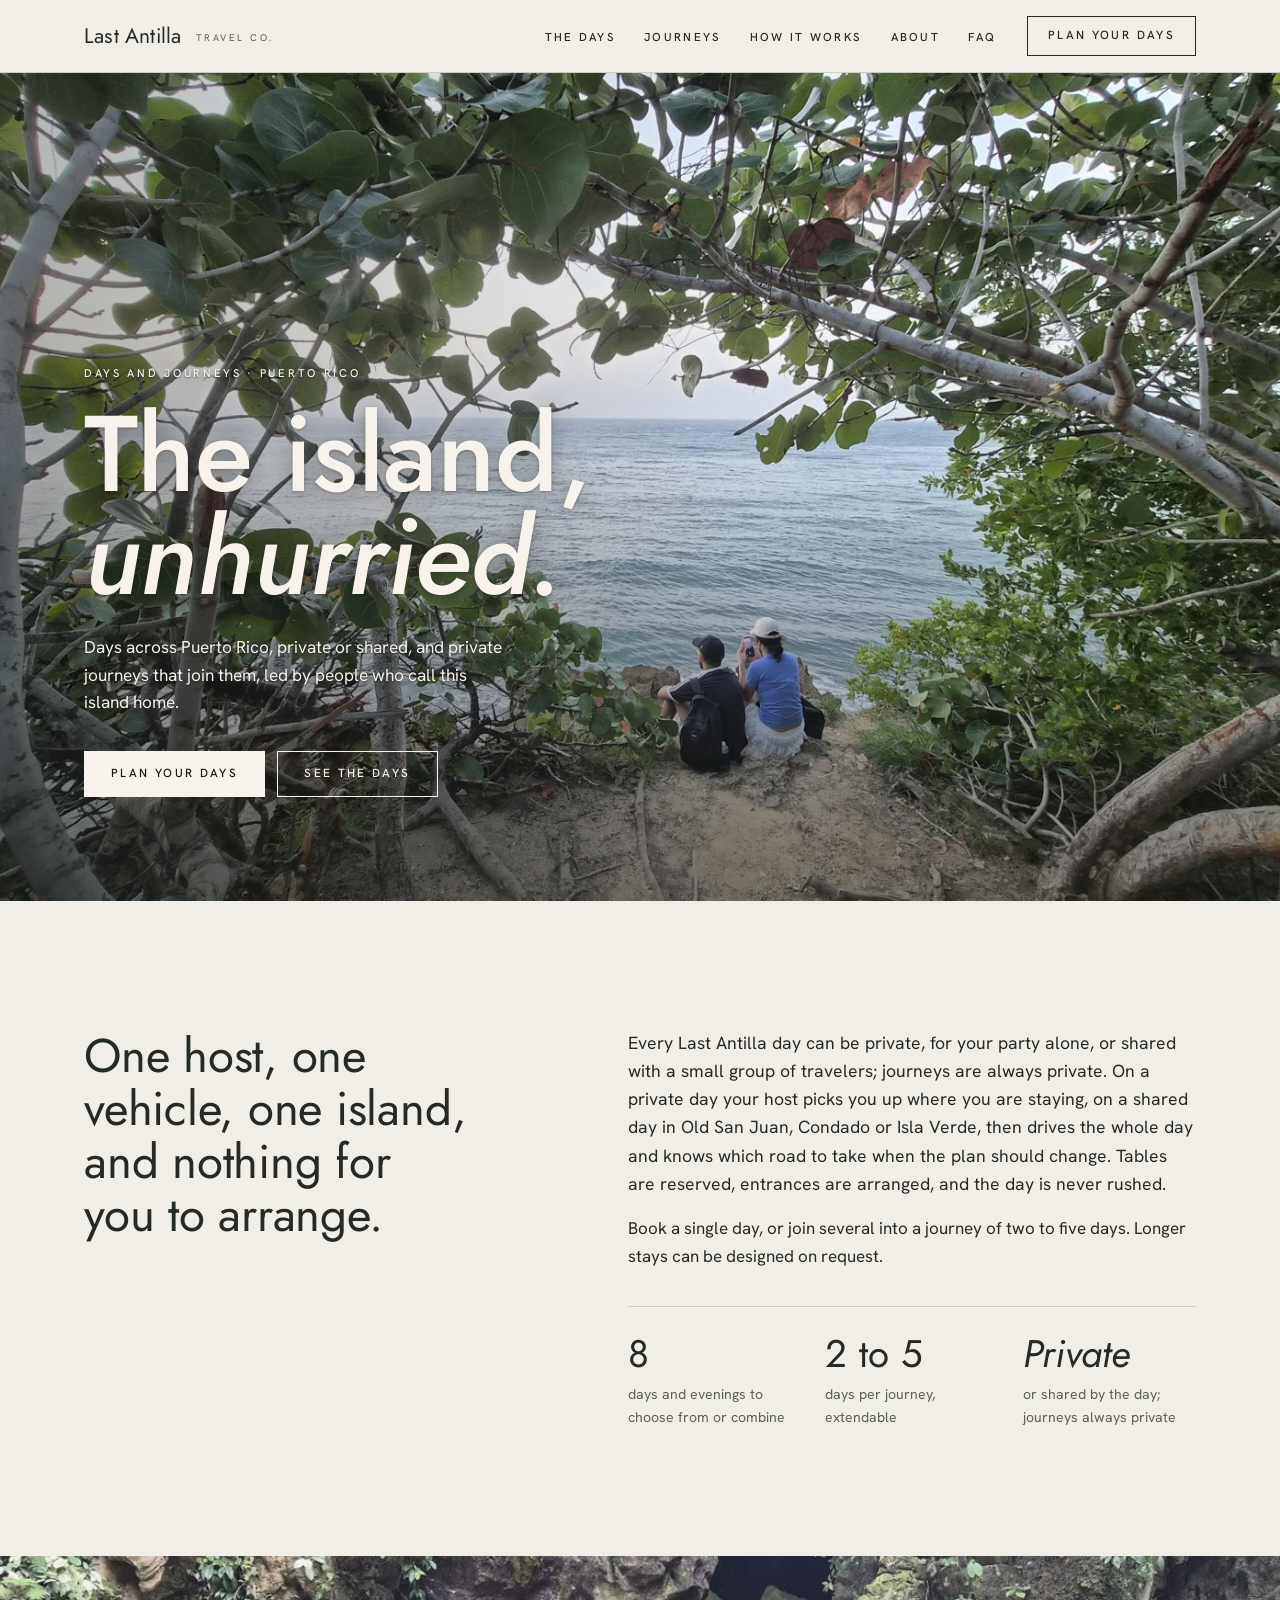
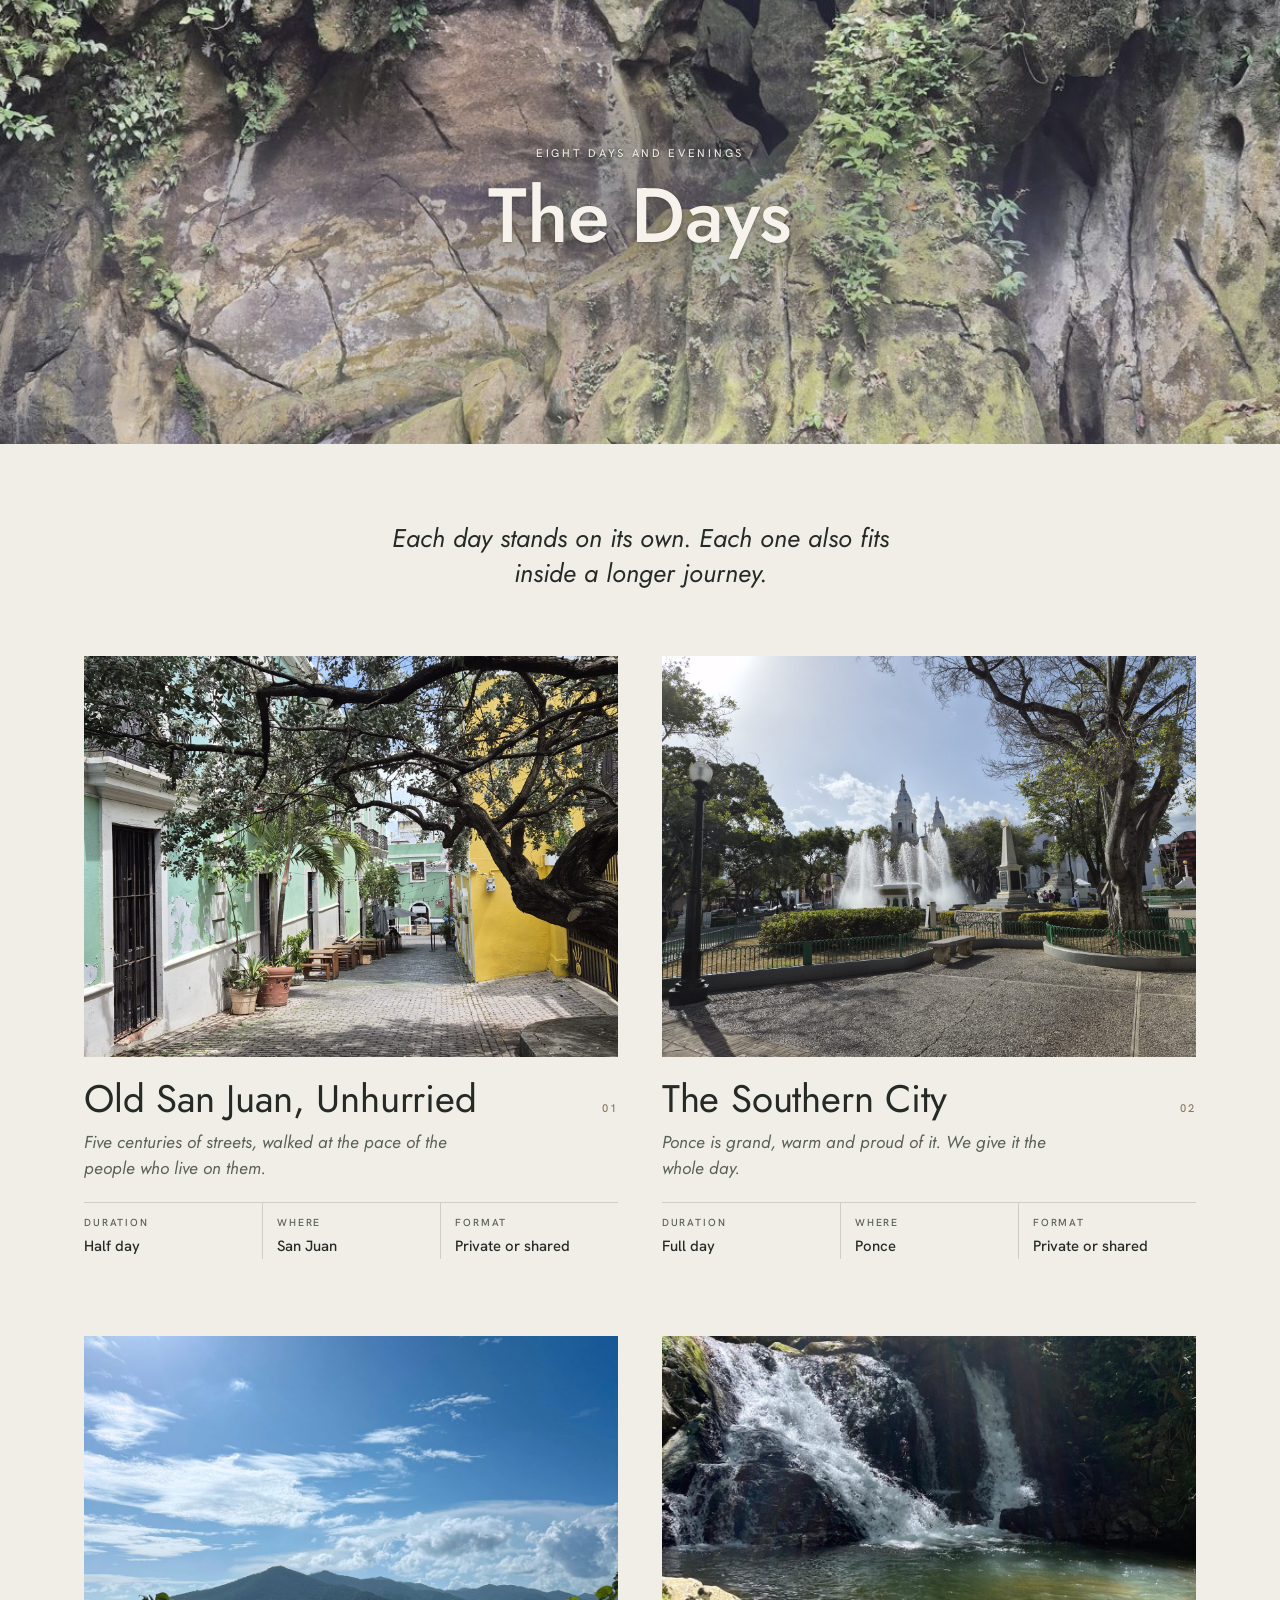
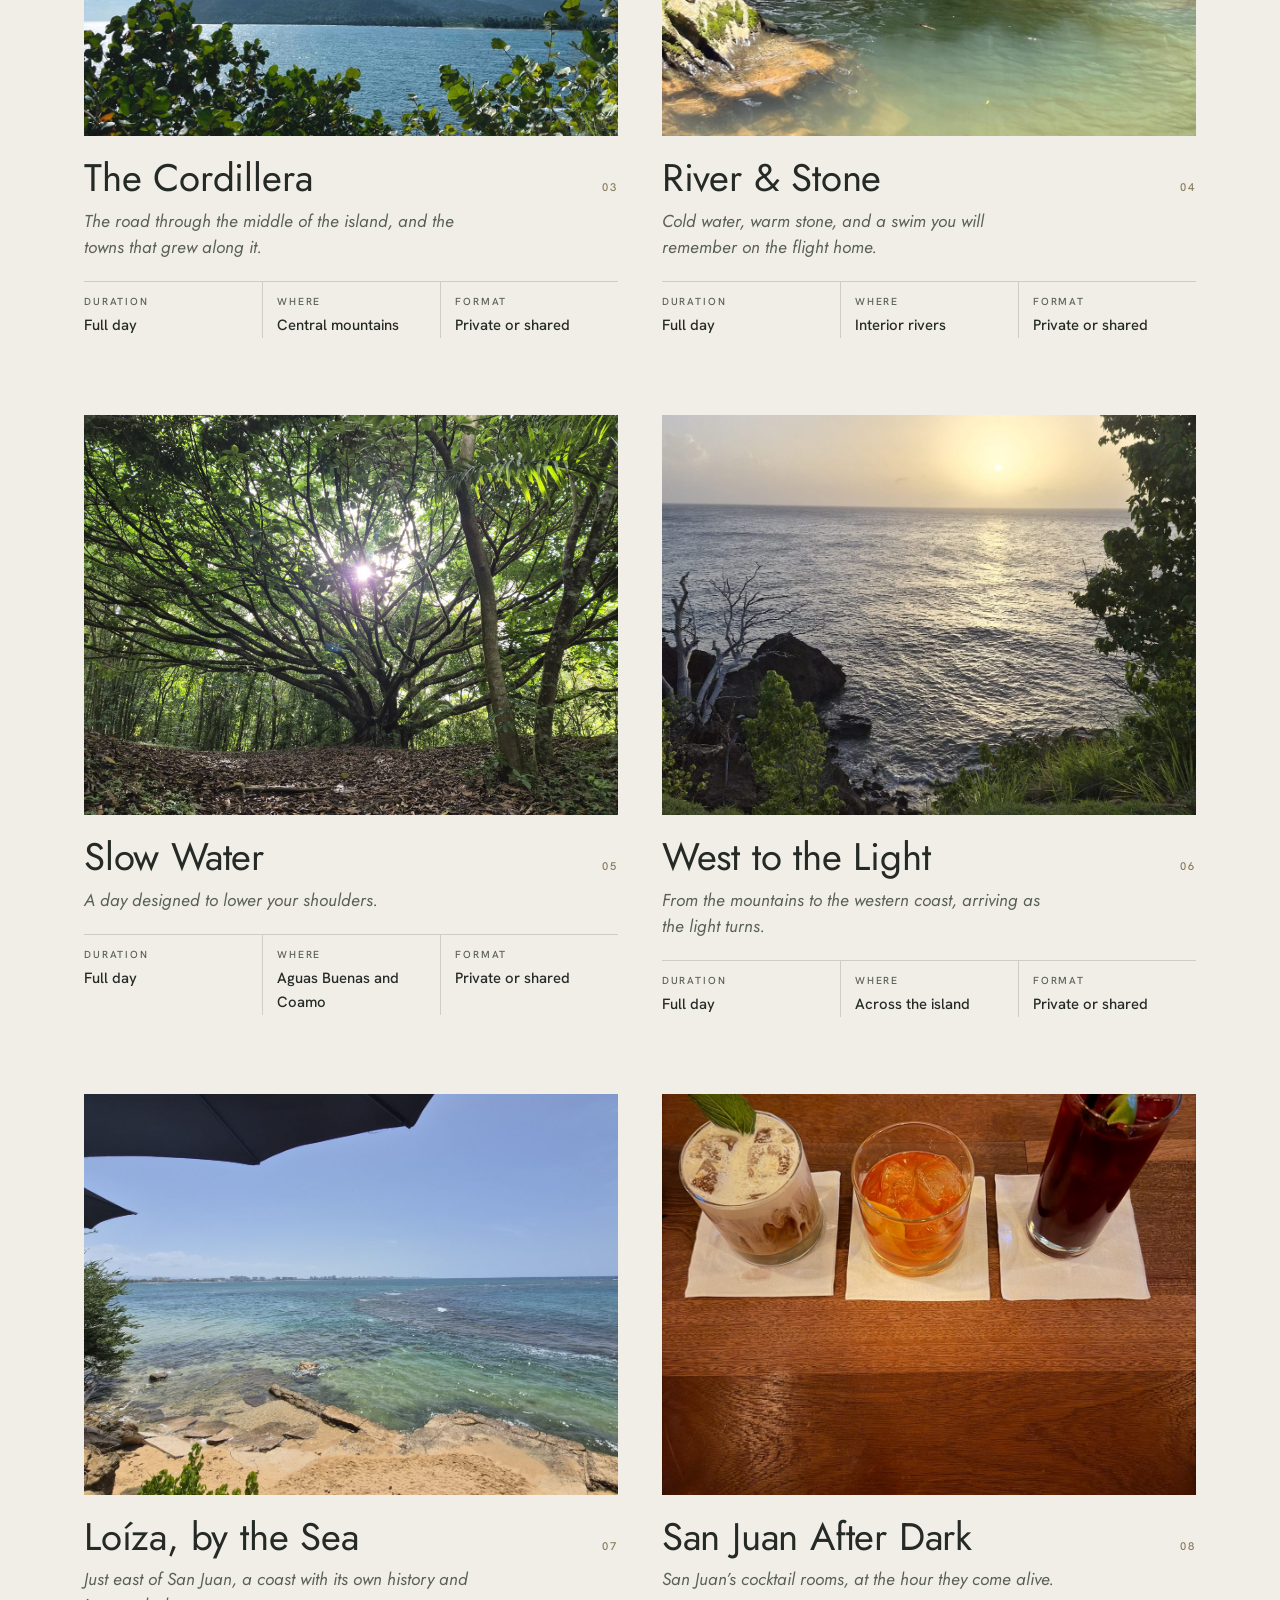
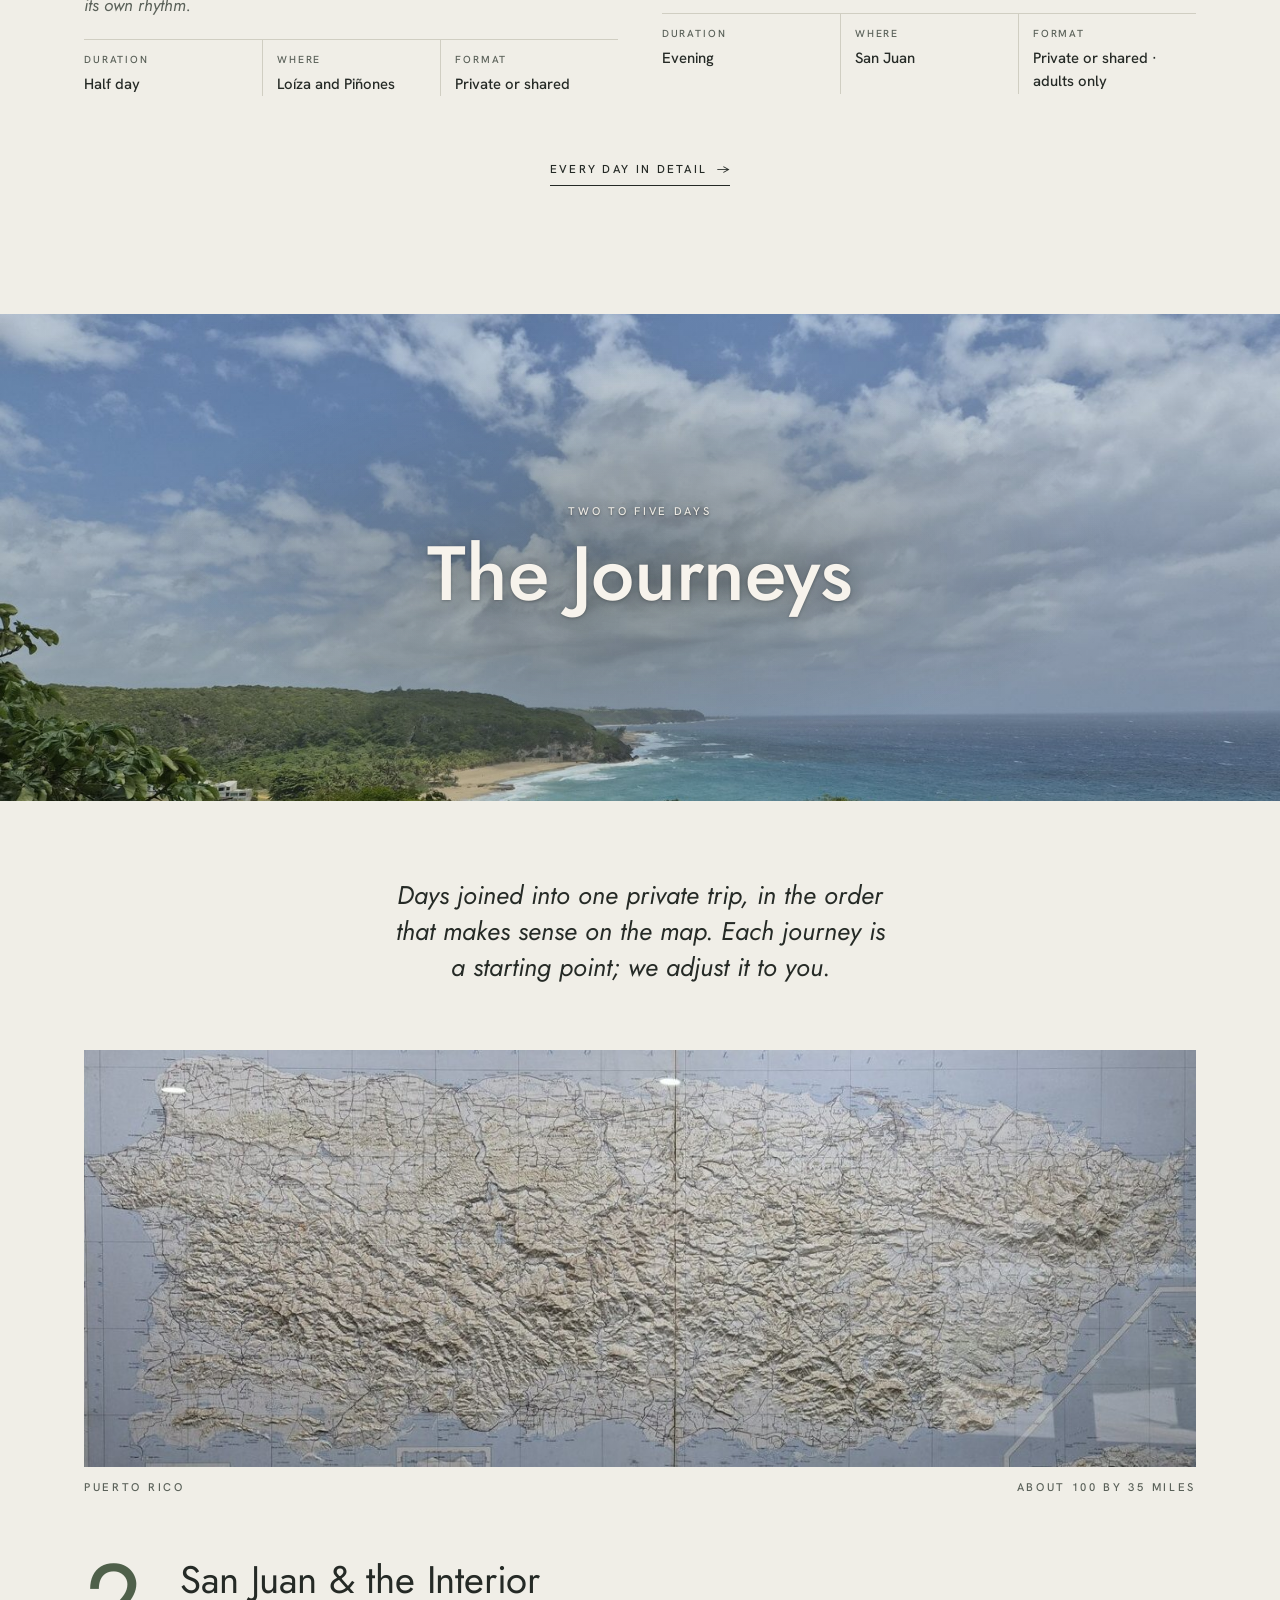
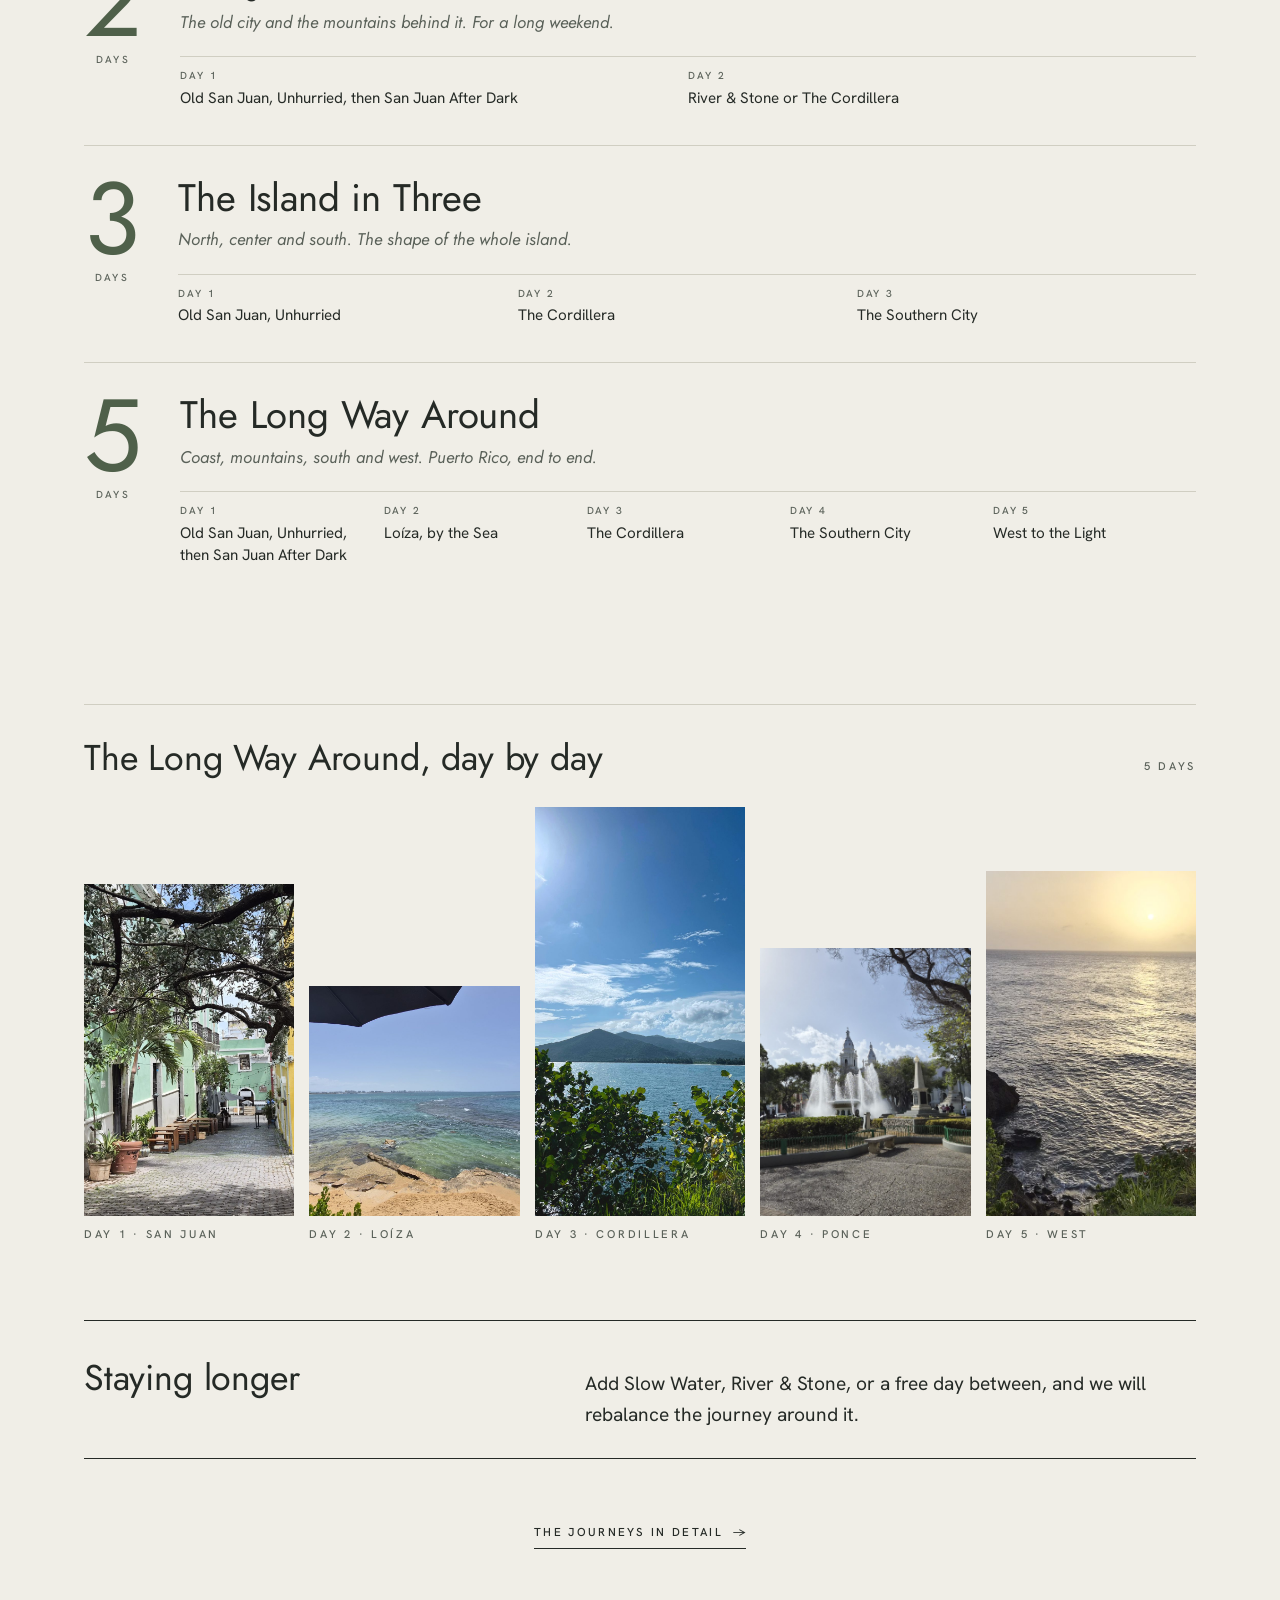
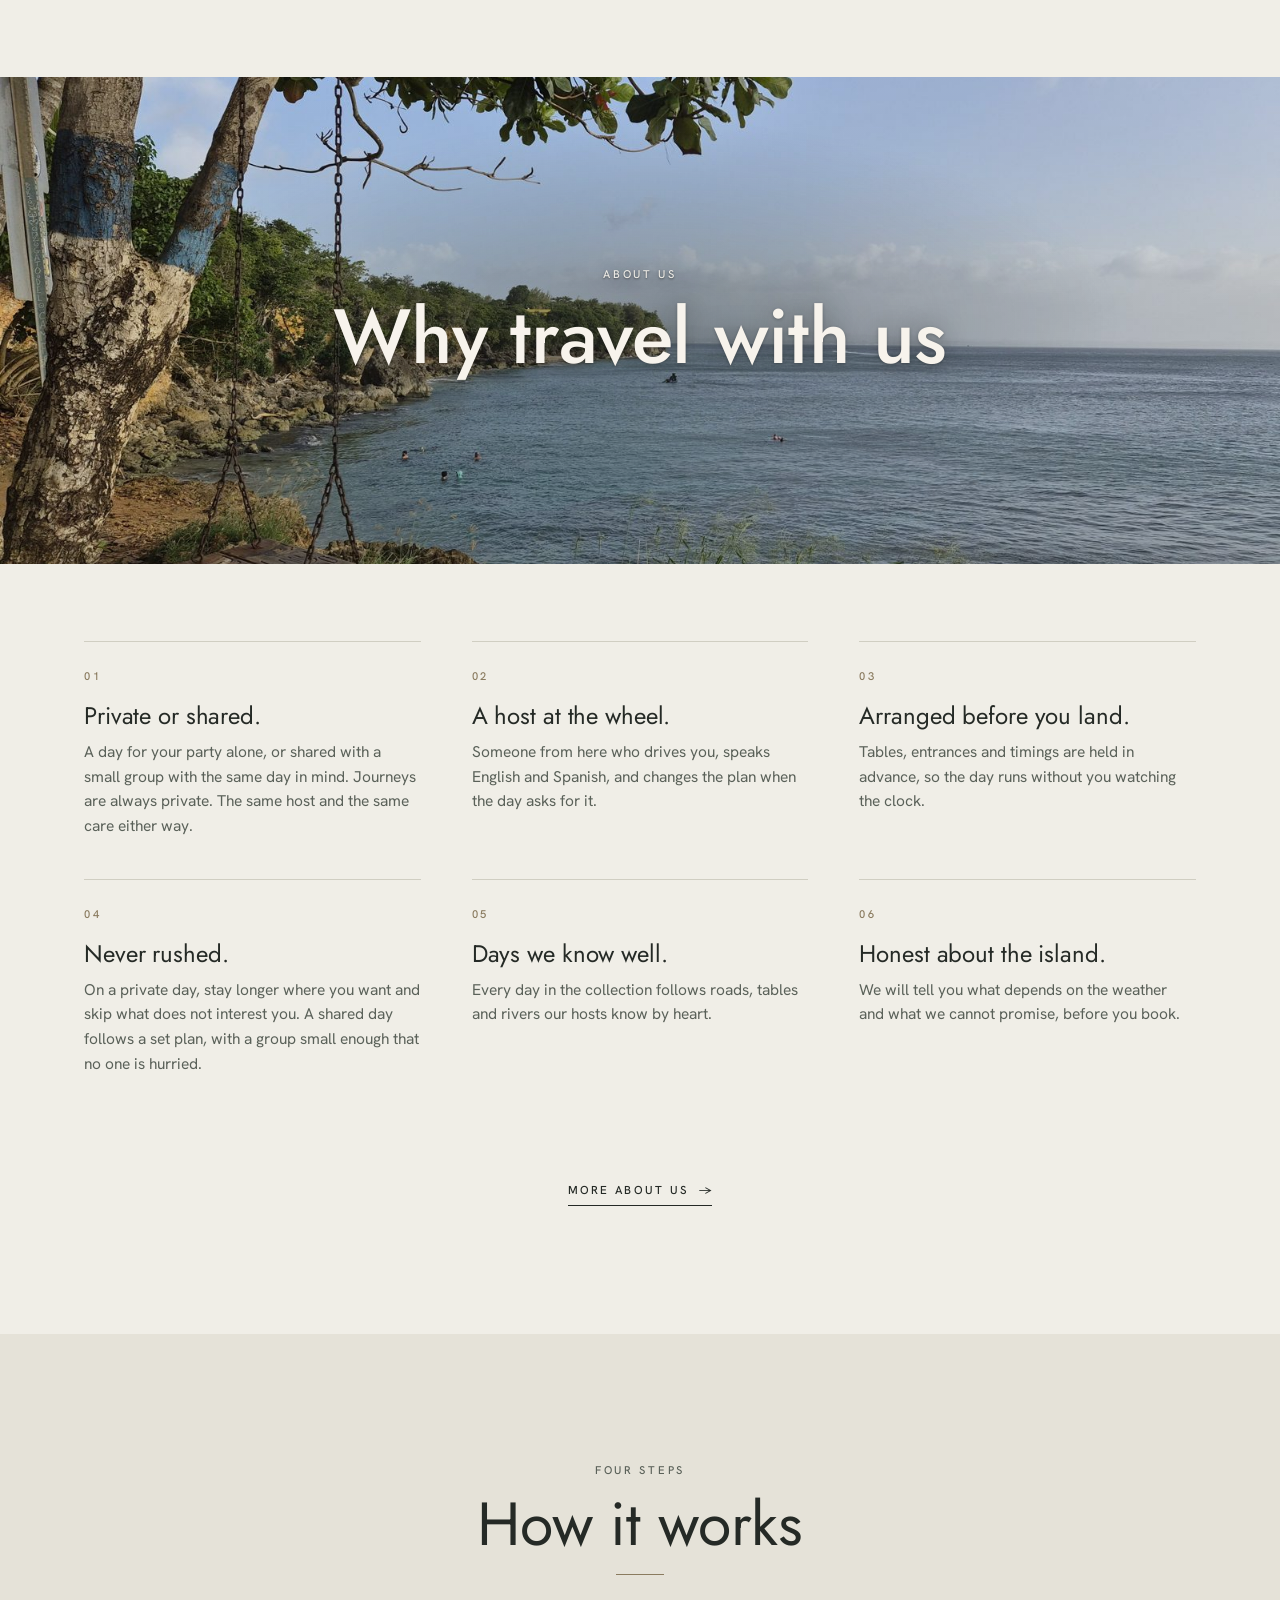
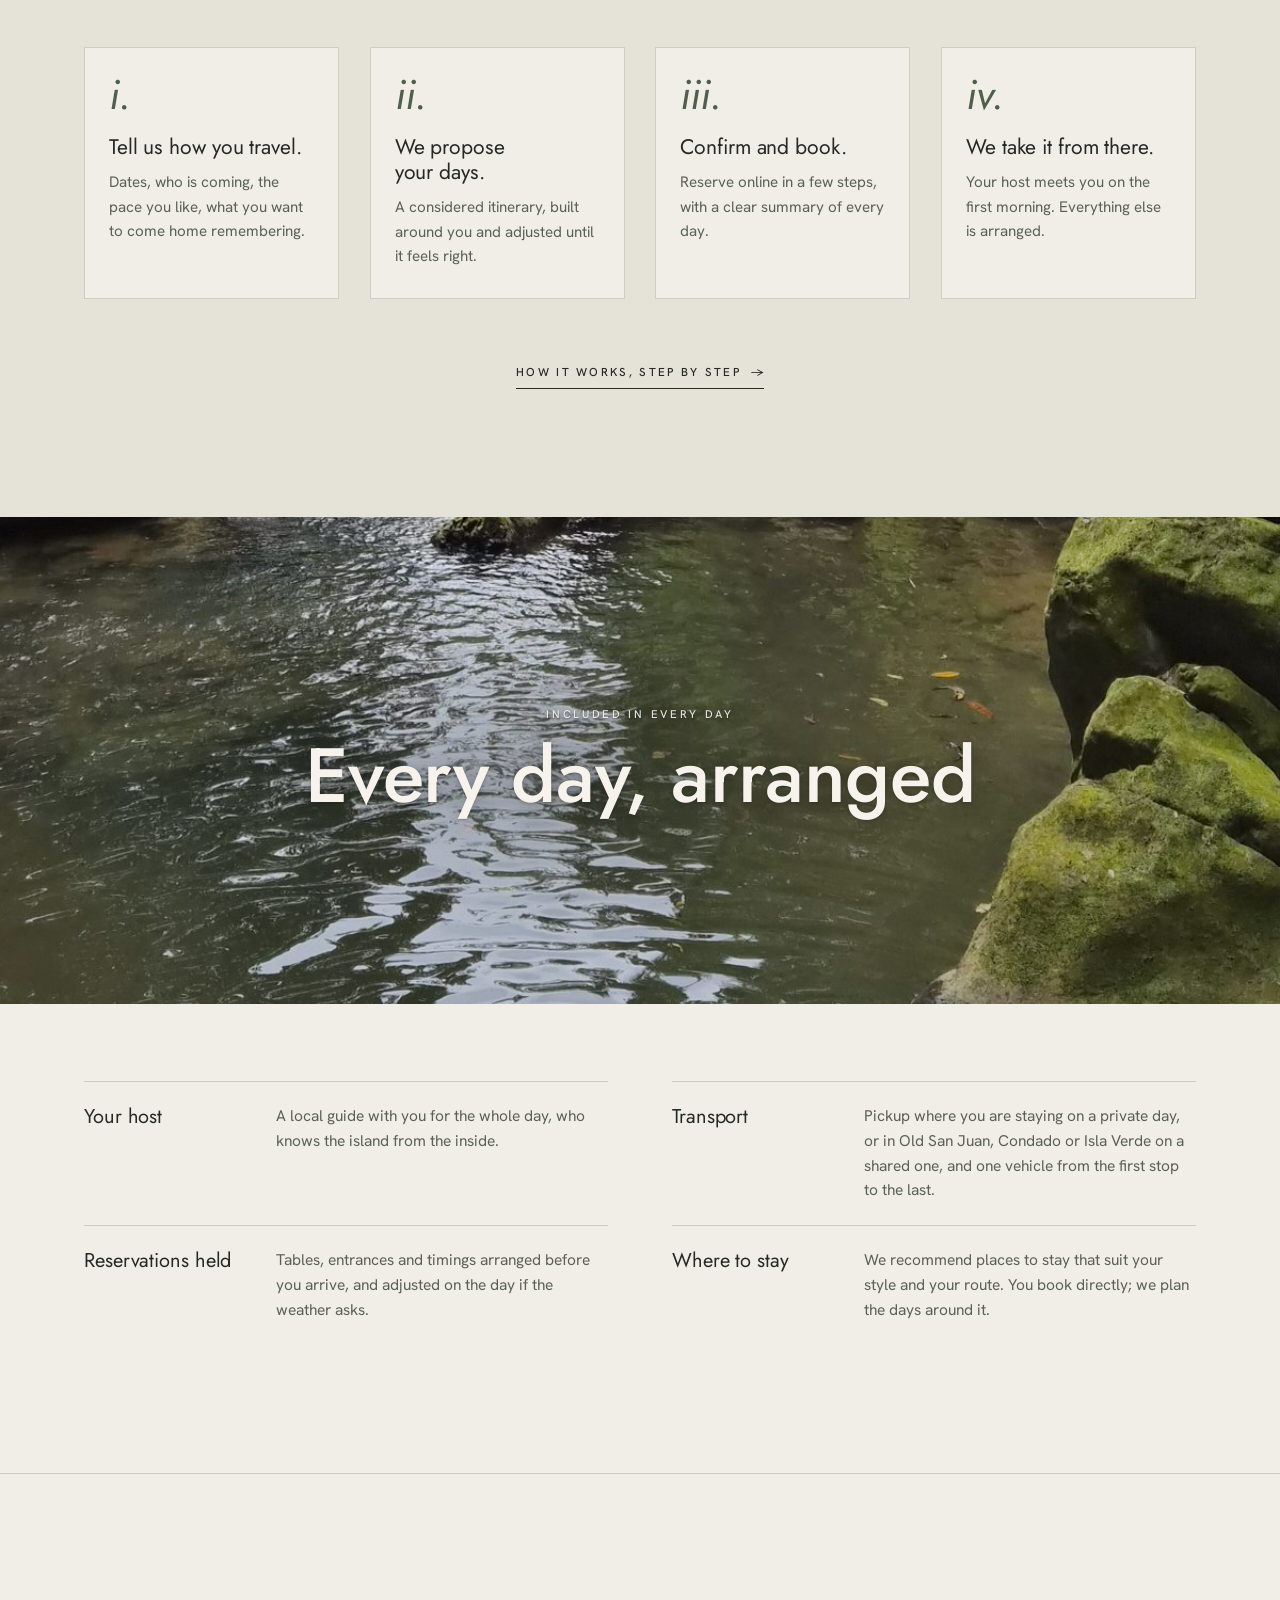
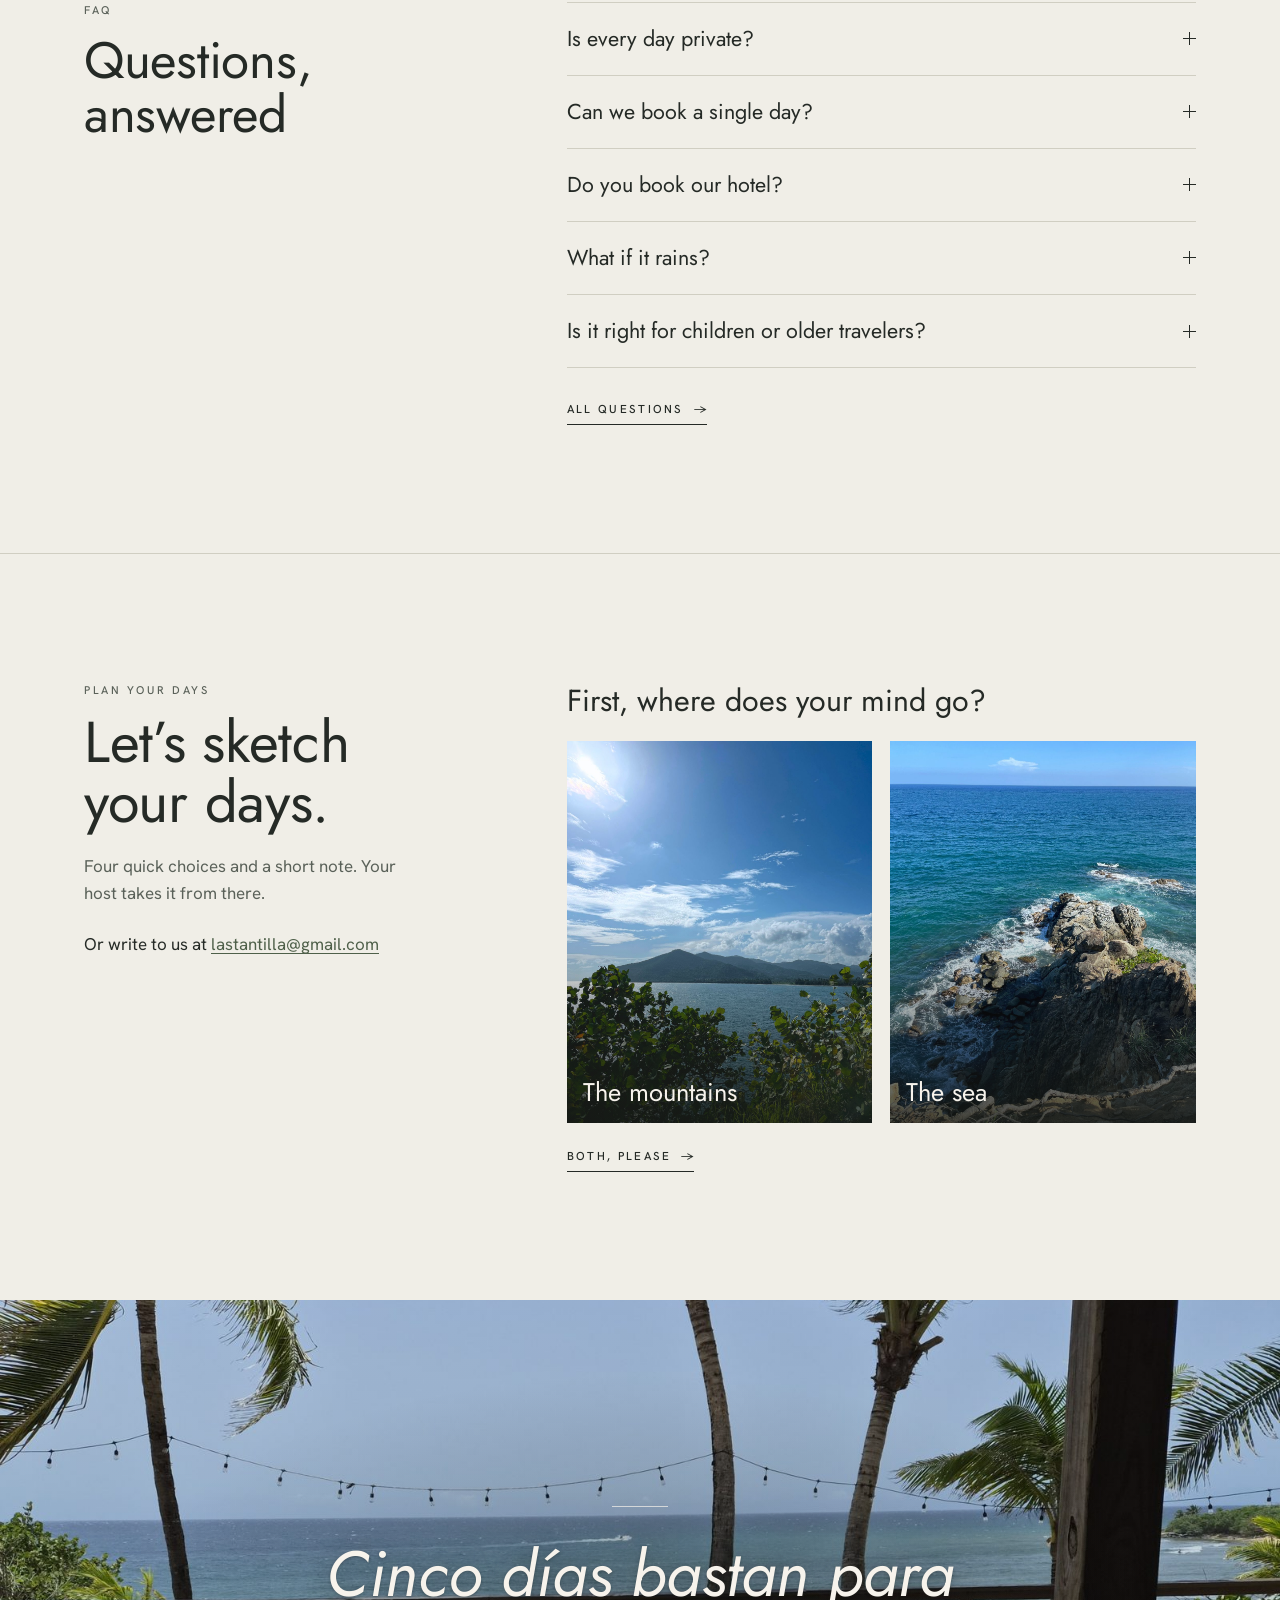
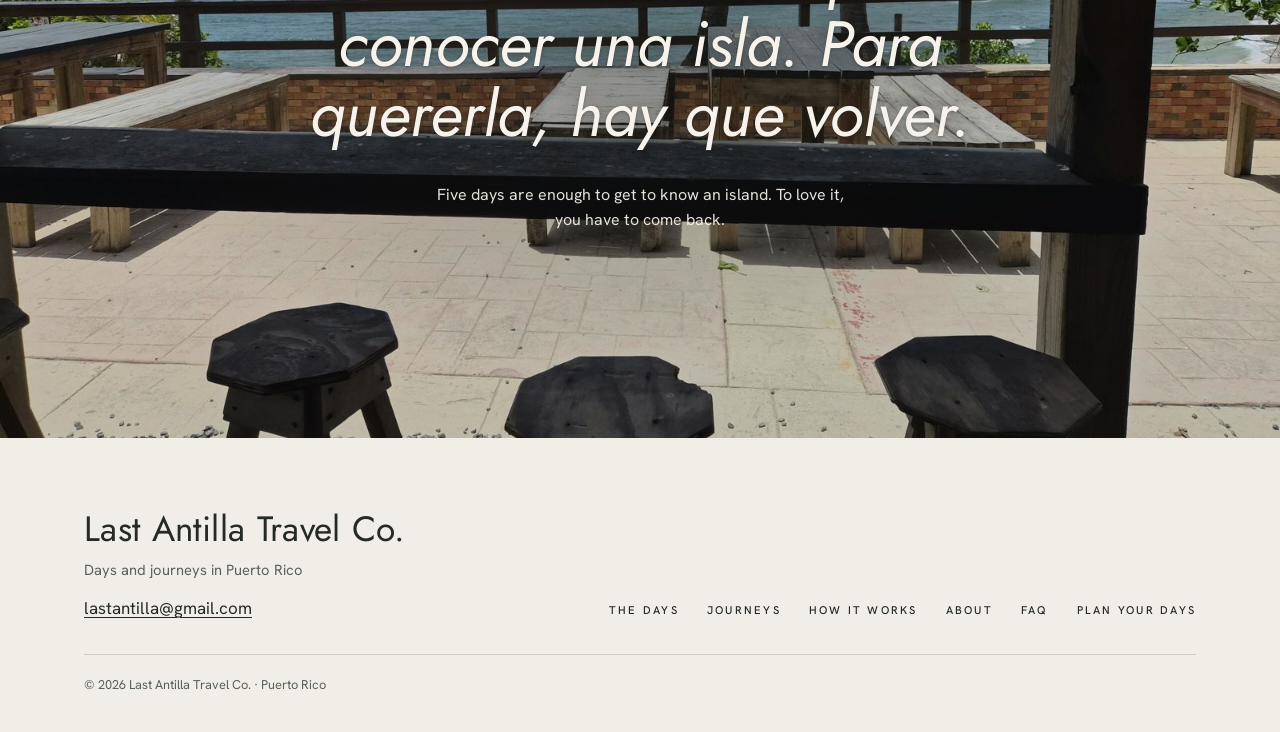
==== commit 15e7aa12: "River & Stone: fotos nuevas del río (cinco), en Los días, la portada y el formulario - days.html: la" ====
--- a/index.html
+++ b/index.html
@@ -86,7 +86,7 @@
           <dl class="data"><div><dt>Duration</dt><dd>Full day</dd></div><div><dt>Where</dt><dd>Central mountains</dd></div><div><dt>Format</dt><dd>Private or shared</dd></div></dl>
         </a></li>
         <li class="day"><a class="card" href="days.html#river-and-stone">
-          <figure><img src="img/cascada-selva.jpg" alt="A waterfall descending through dense green forest into a pool" width="1170" height="1335" loading="lazy"></figure>
+          <figure><img src="img/rio-poza-cascada.jpg" alt="Two waterfalls falling into a clear green river pool" width="1200" height="1600" loading="lazy"></figure>
           <div class="day-top"><h3>River &amp; Stone</h3><span class="idx">04</span></div>
           <p class="line">Cold water, warm stone, and a swim you will remember on the flight home.</p>
           <dl class="data"><div><dt>Duration</dt><dd>Full day</dd></div><div><dt>Where</dt><dd>Interior rivers</dd></div><div><dt>Format</dt><dd>Private or shared</dd></div></dl>
--- a/assets/site.css
+++ b/assets/site.css
@@ -429,6 +429,8 @@
 .dd-two .dd-alt{aspect-ratio:3/4;margin-bottom:clamp(32px,6vw,80px)}
 .dd-flip .dd-two{grid-template-columns:minmax(0,1fr) minmax(0,1.65fr)}
 .dd-flip .dd-two .dd-alt{order:-1}
+.dd-strip{grid-column:1/-1;display:grid;grid-template-columns:repeat(3,minmax(0,1fr));gap:inherit}
+.dd-strip figure{aspect-ratio:3/4}
 .dd-text{min-width:0}
 .dd-idx{color:var(--support);margin-right:10px}
 .dd-text h2{font-size:clamp(2.3rem,4.4vw,3.6rem);line-height:1.04;margin:14px 0 0}
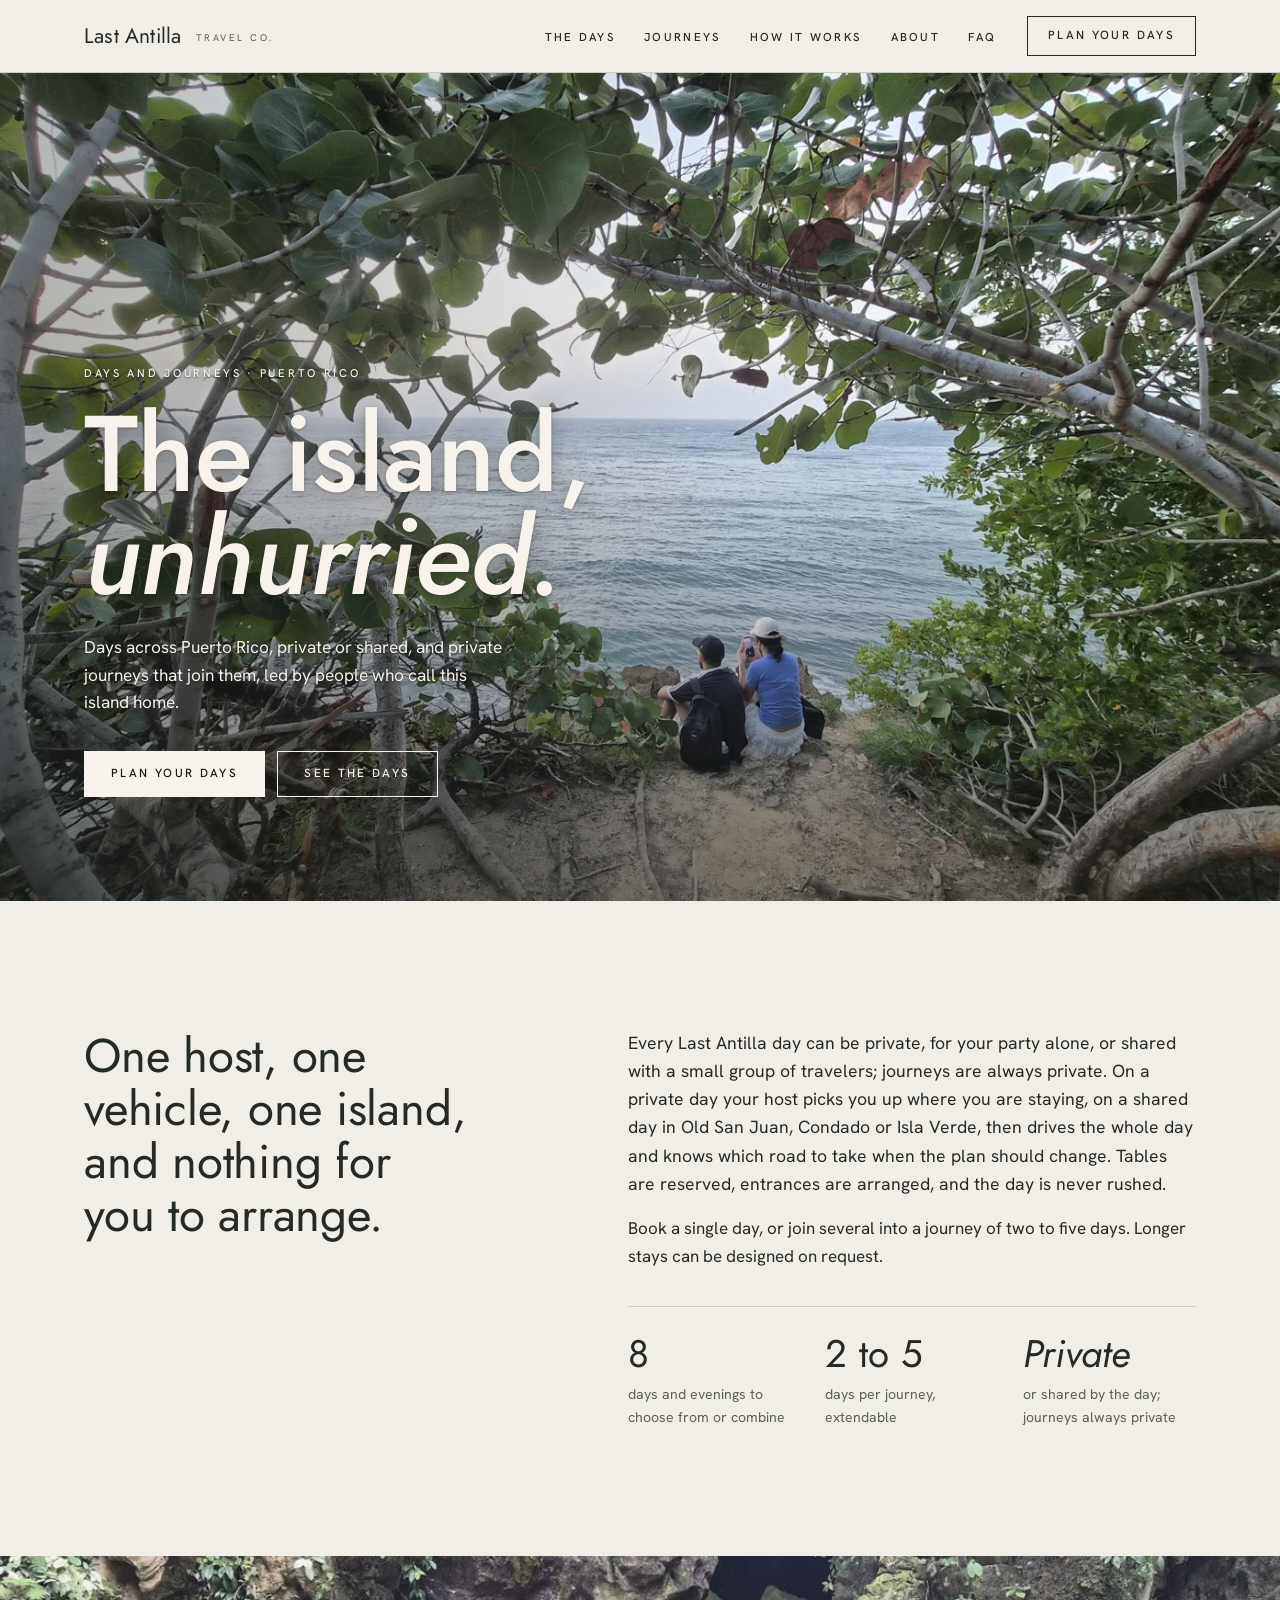
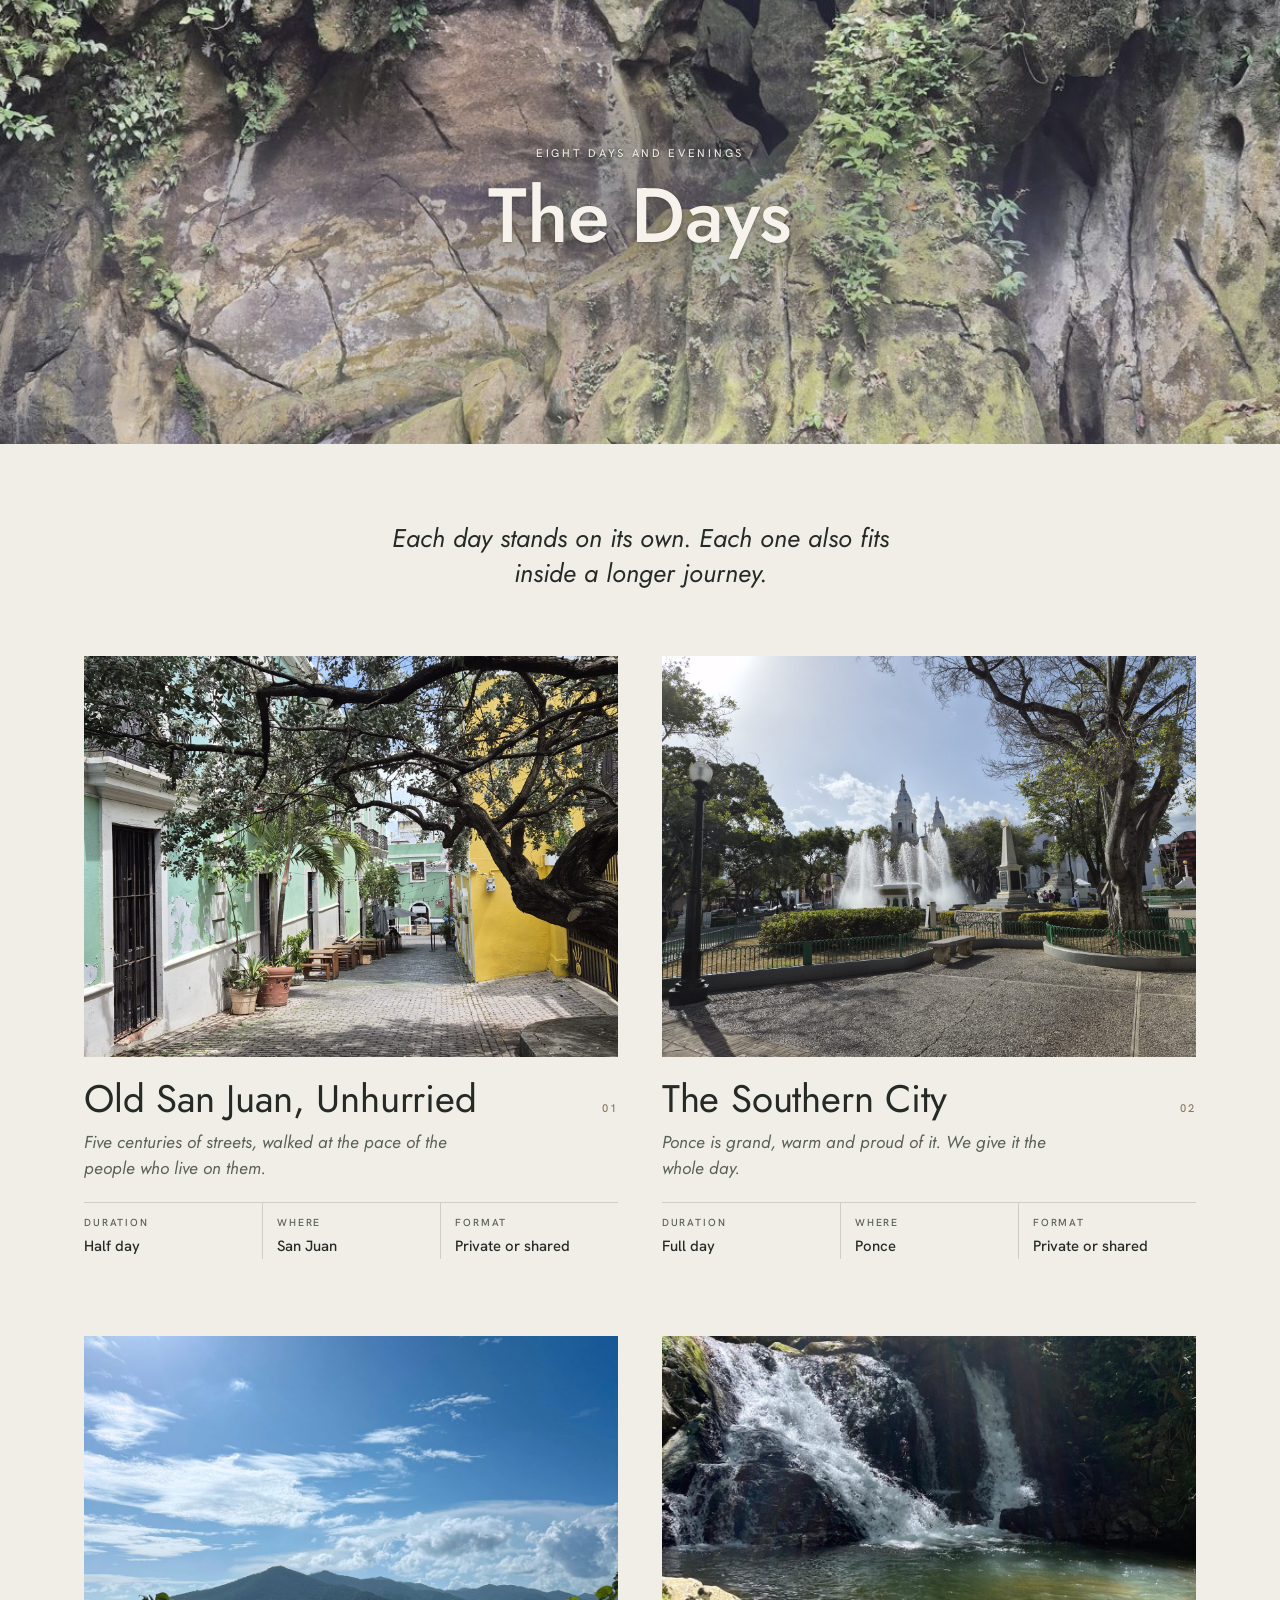
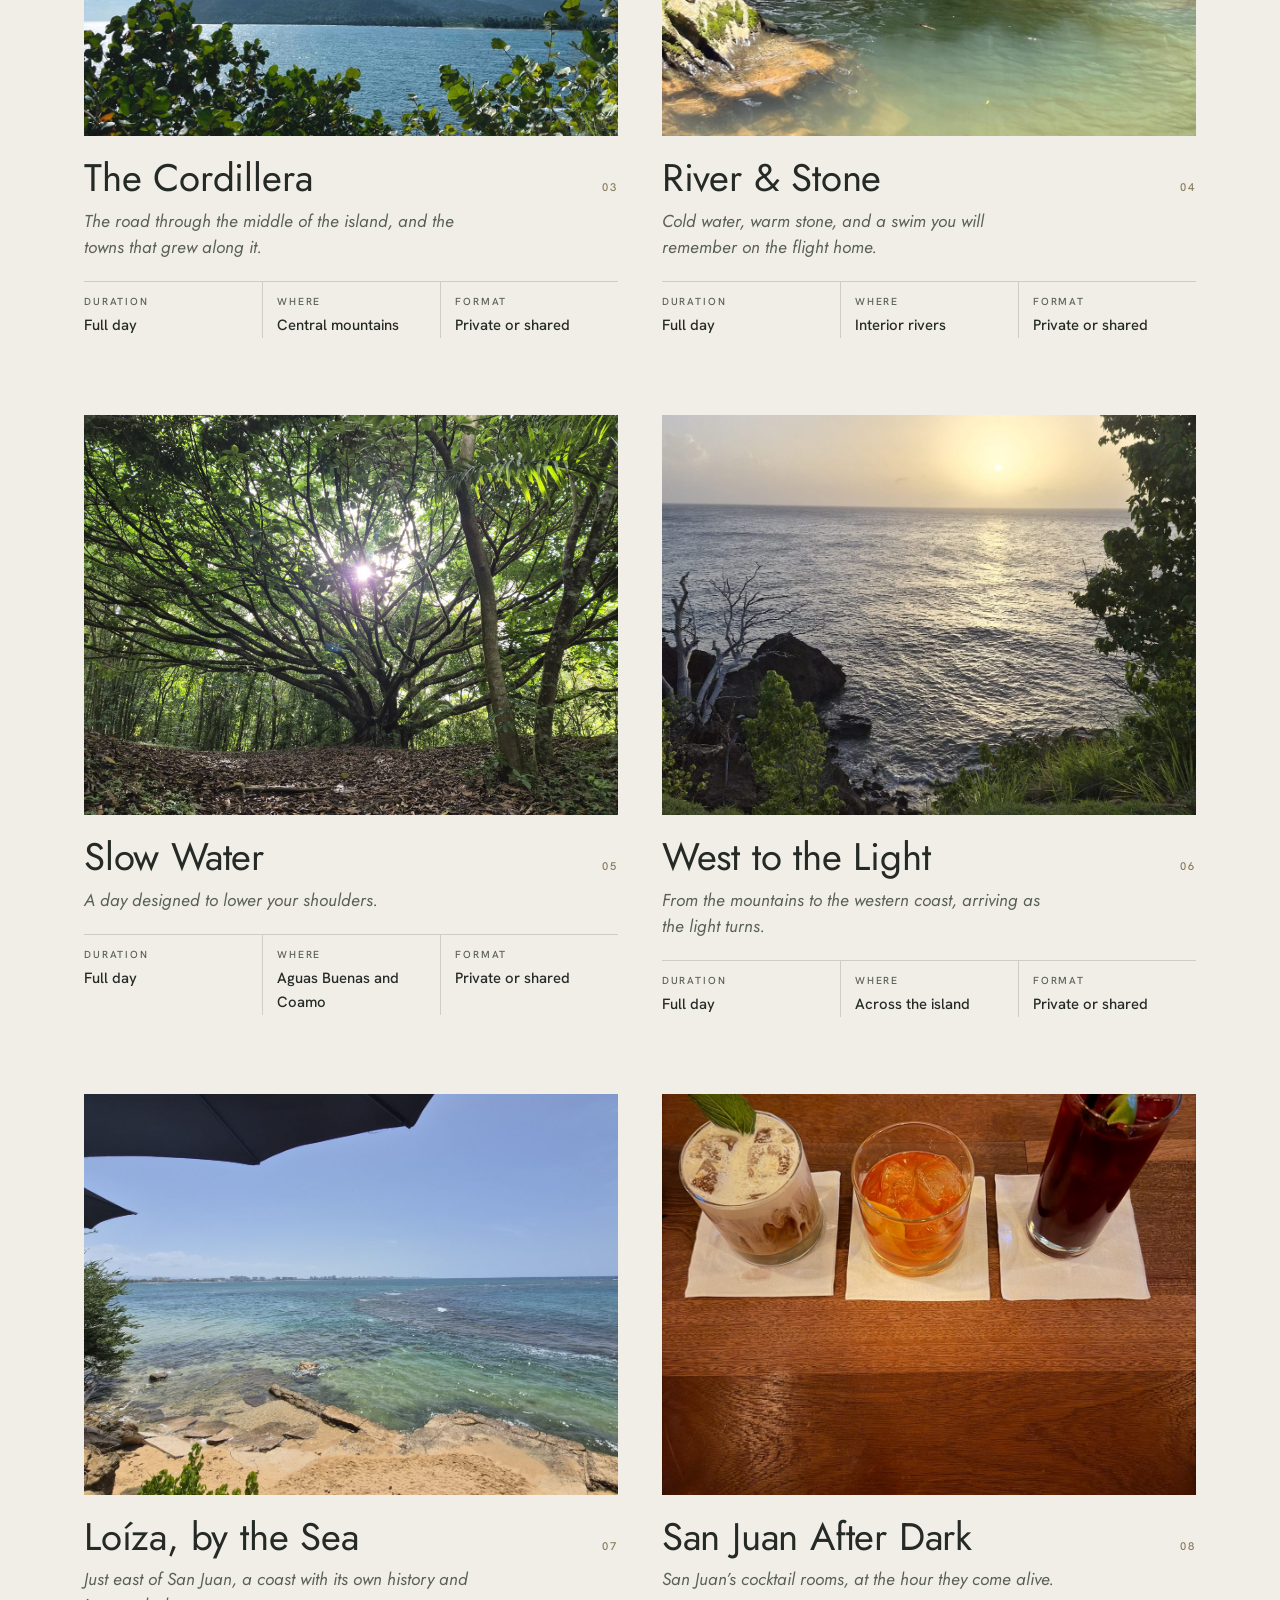
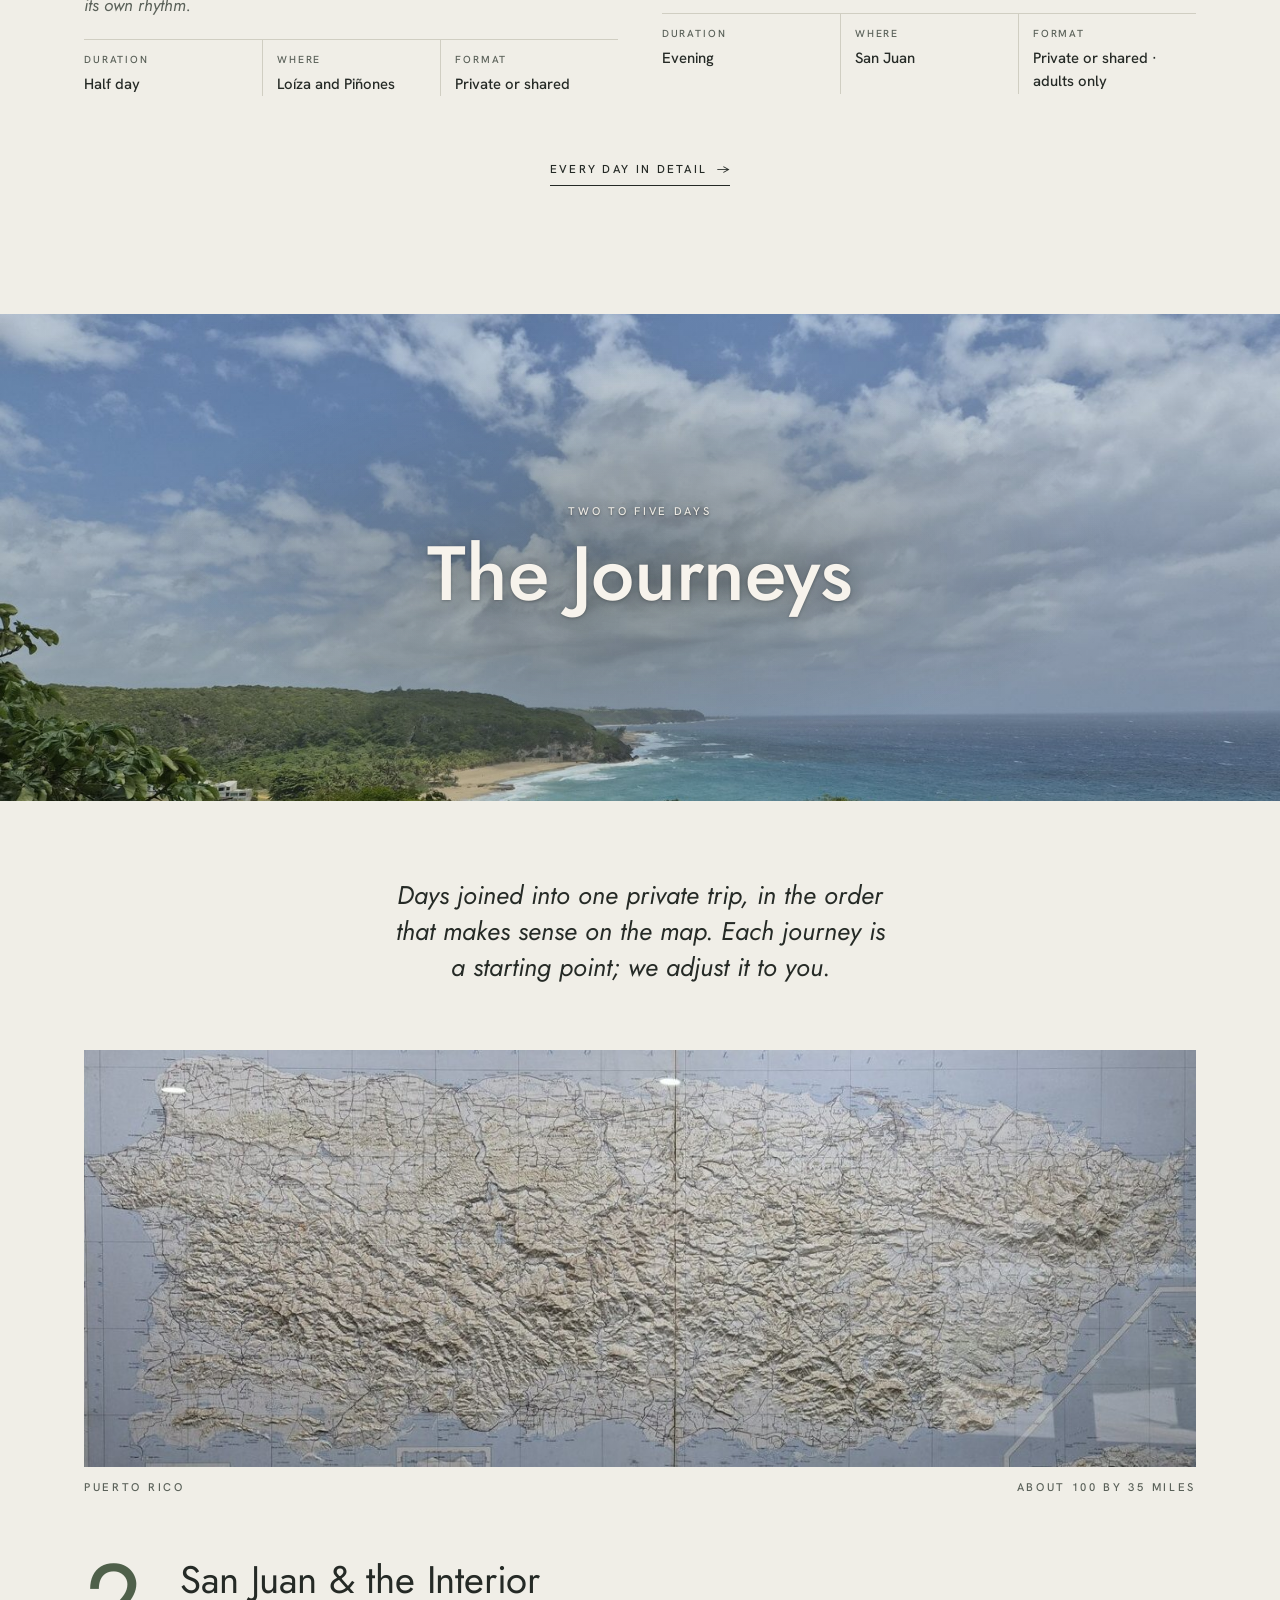
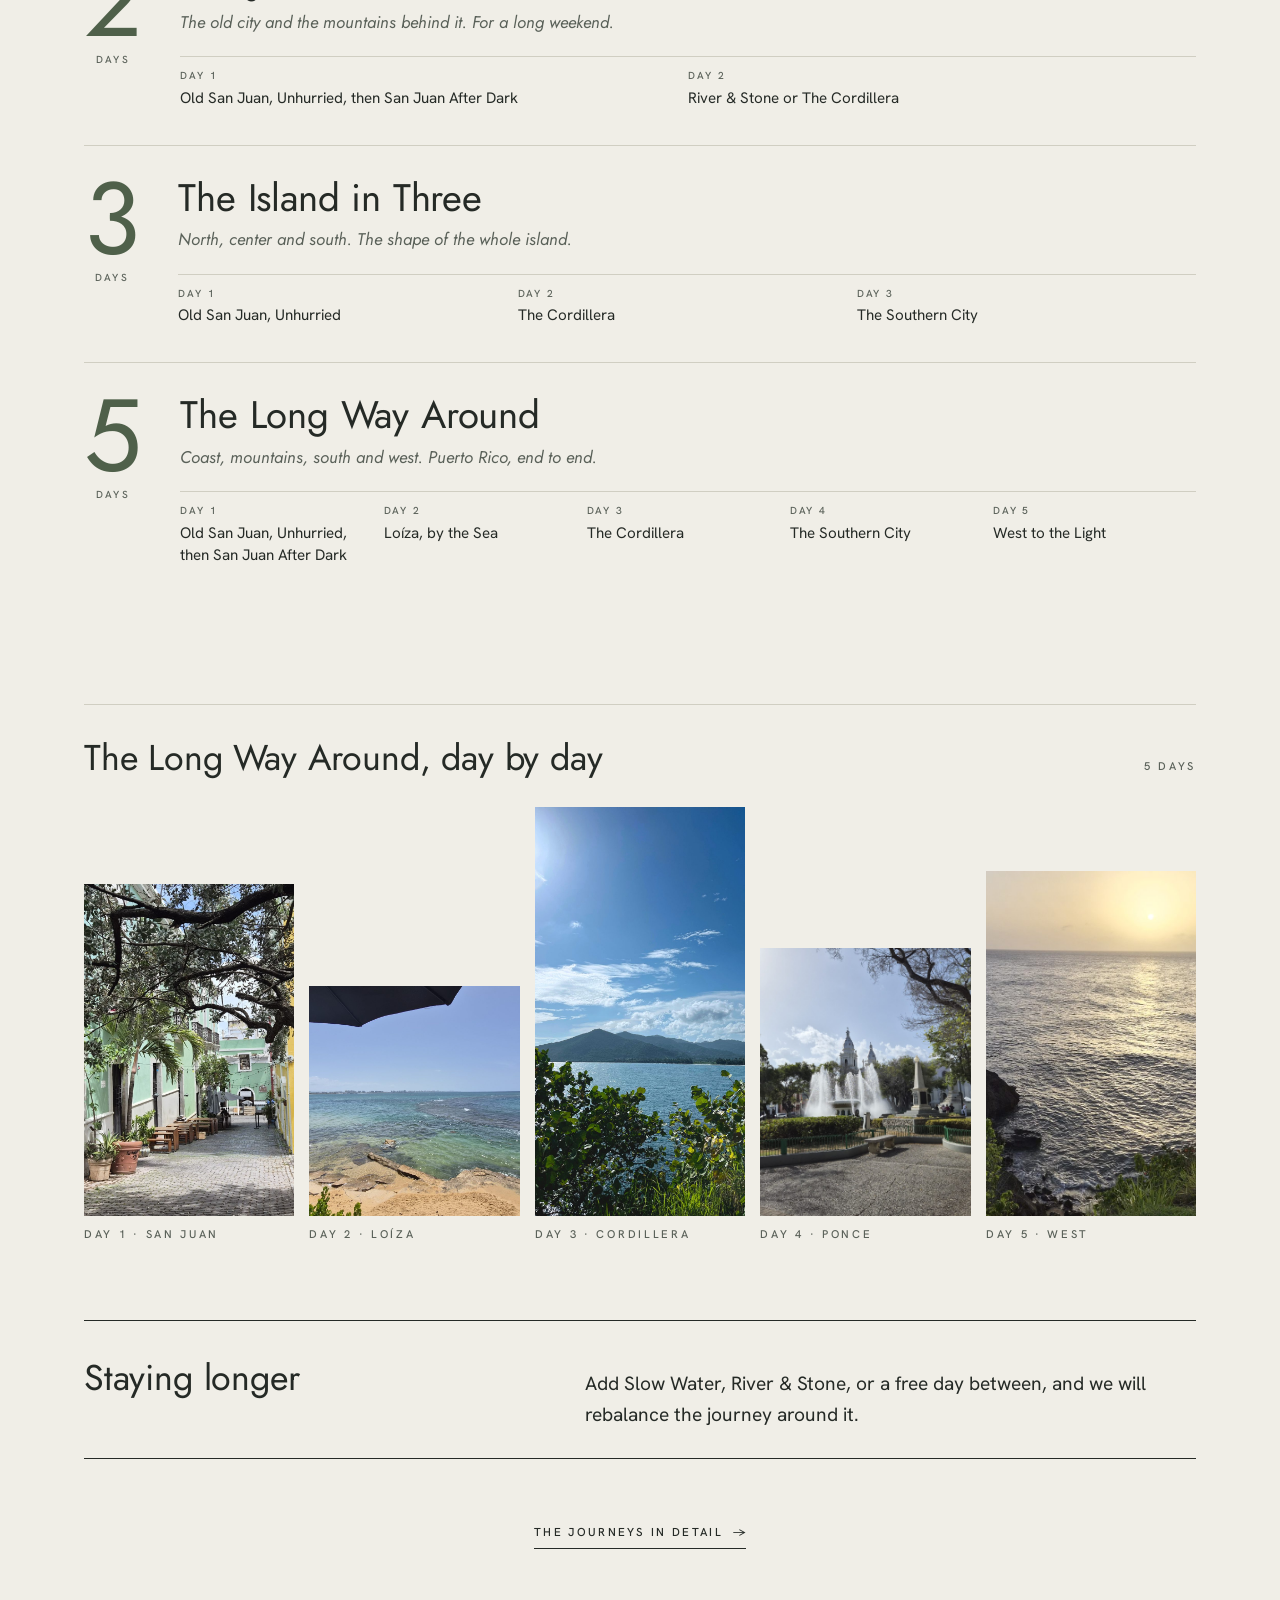
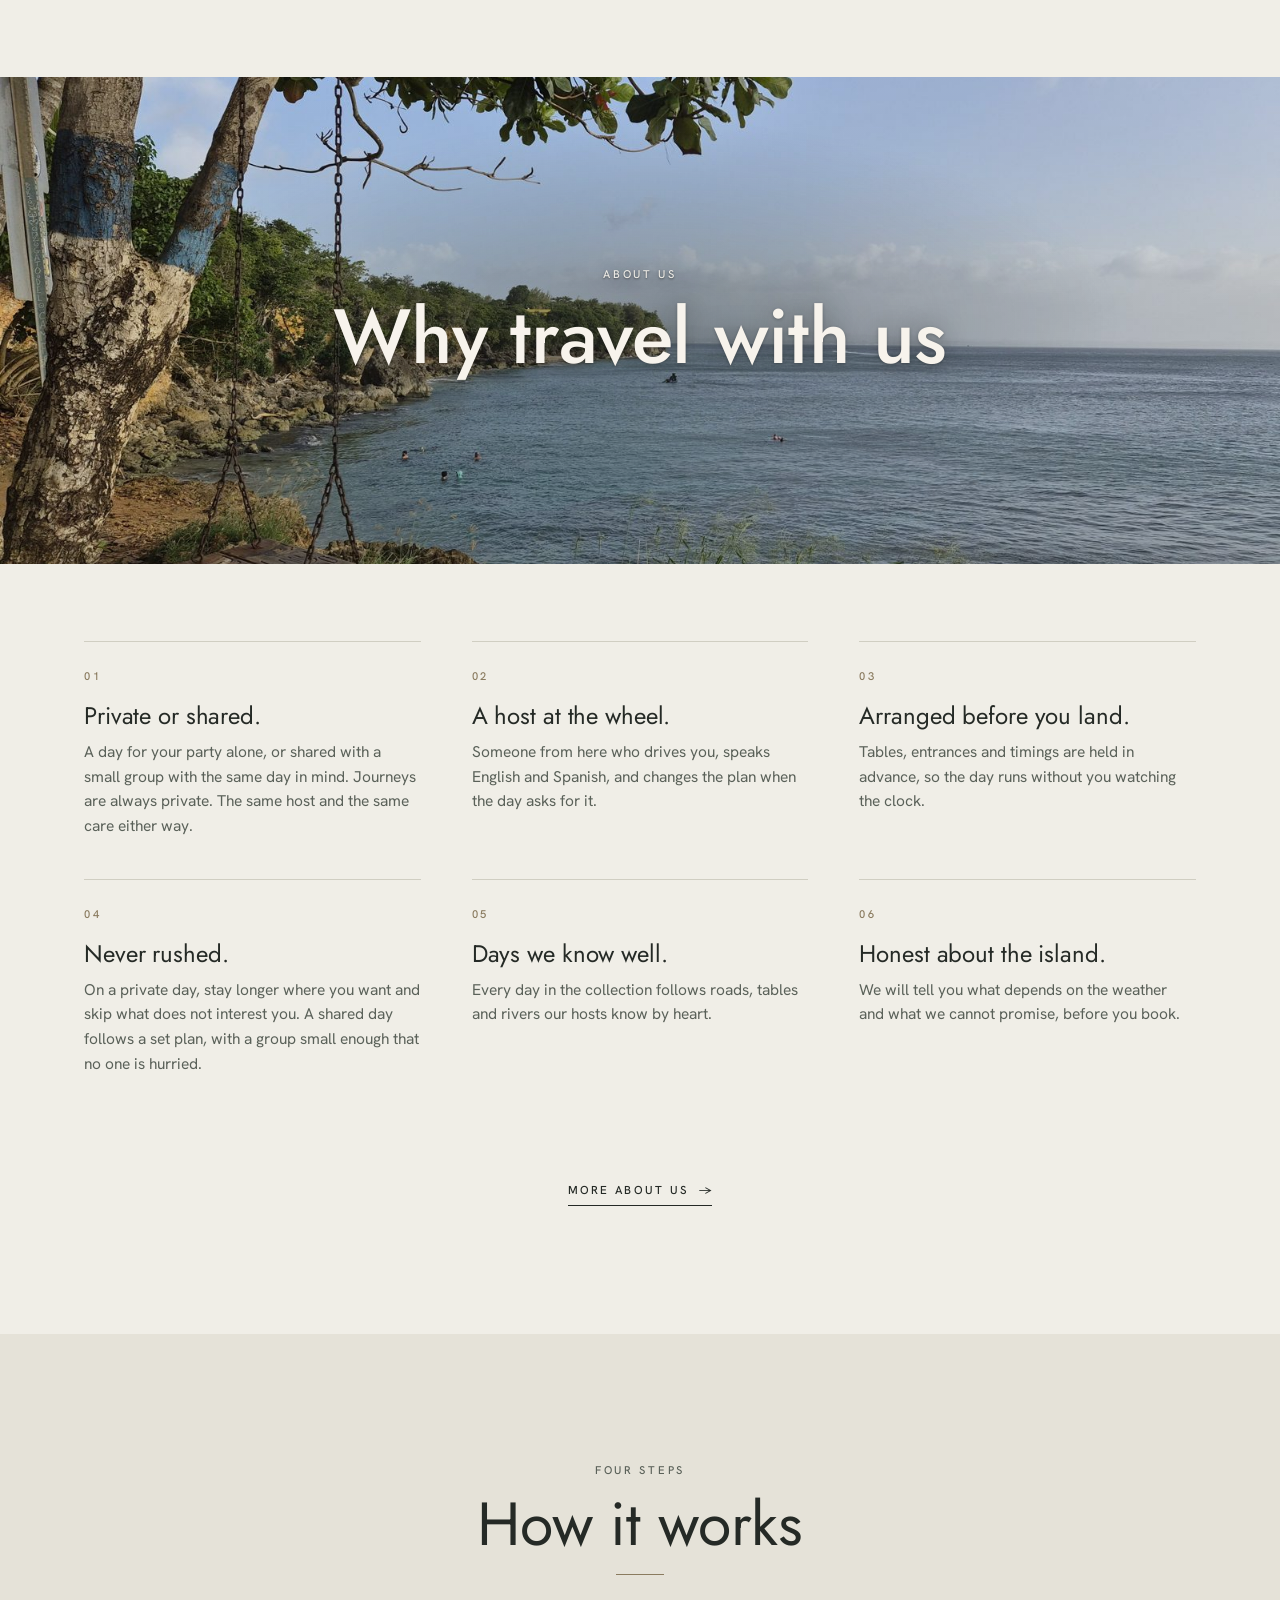
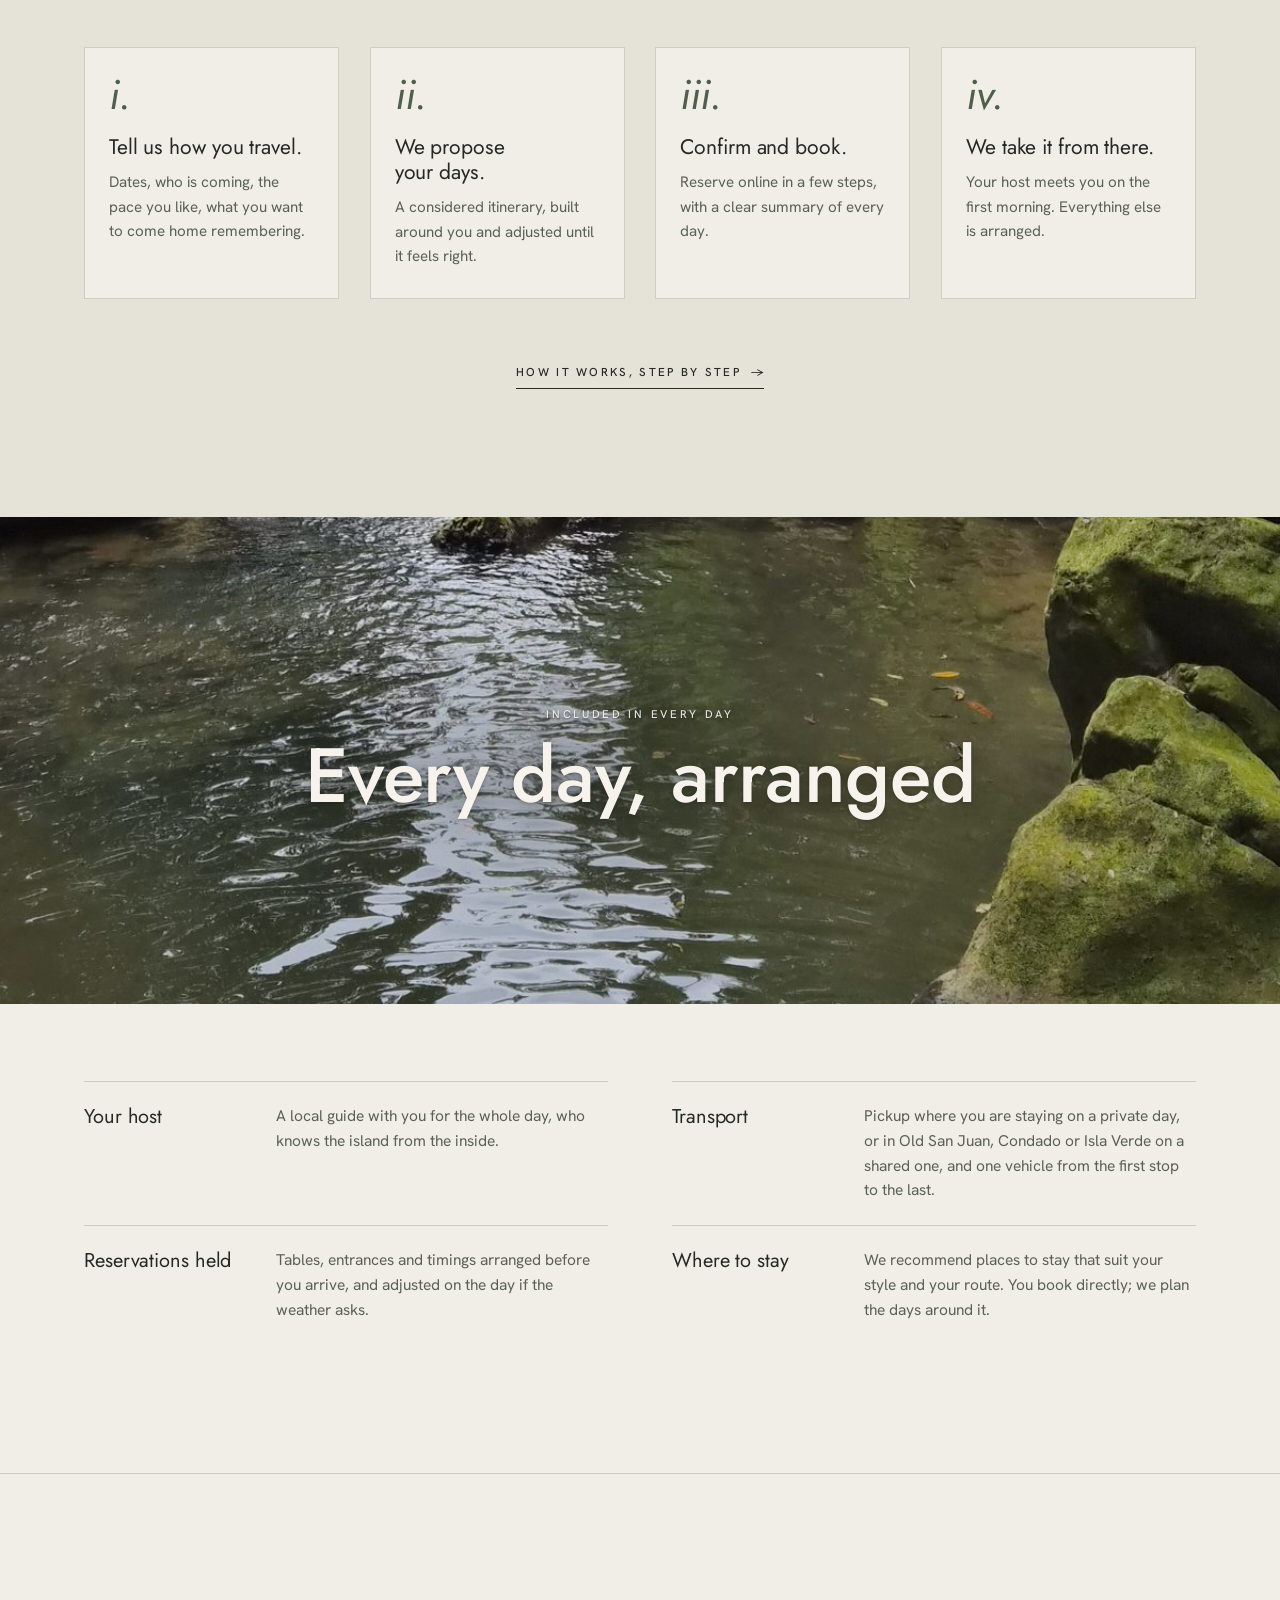
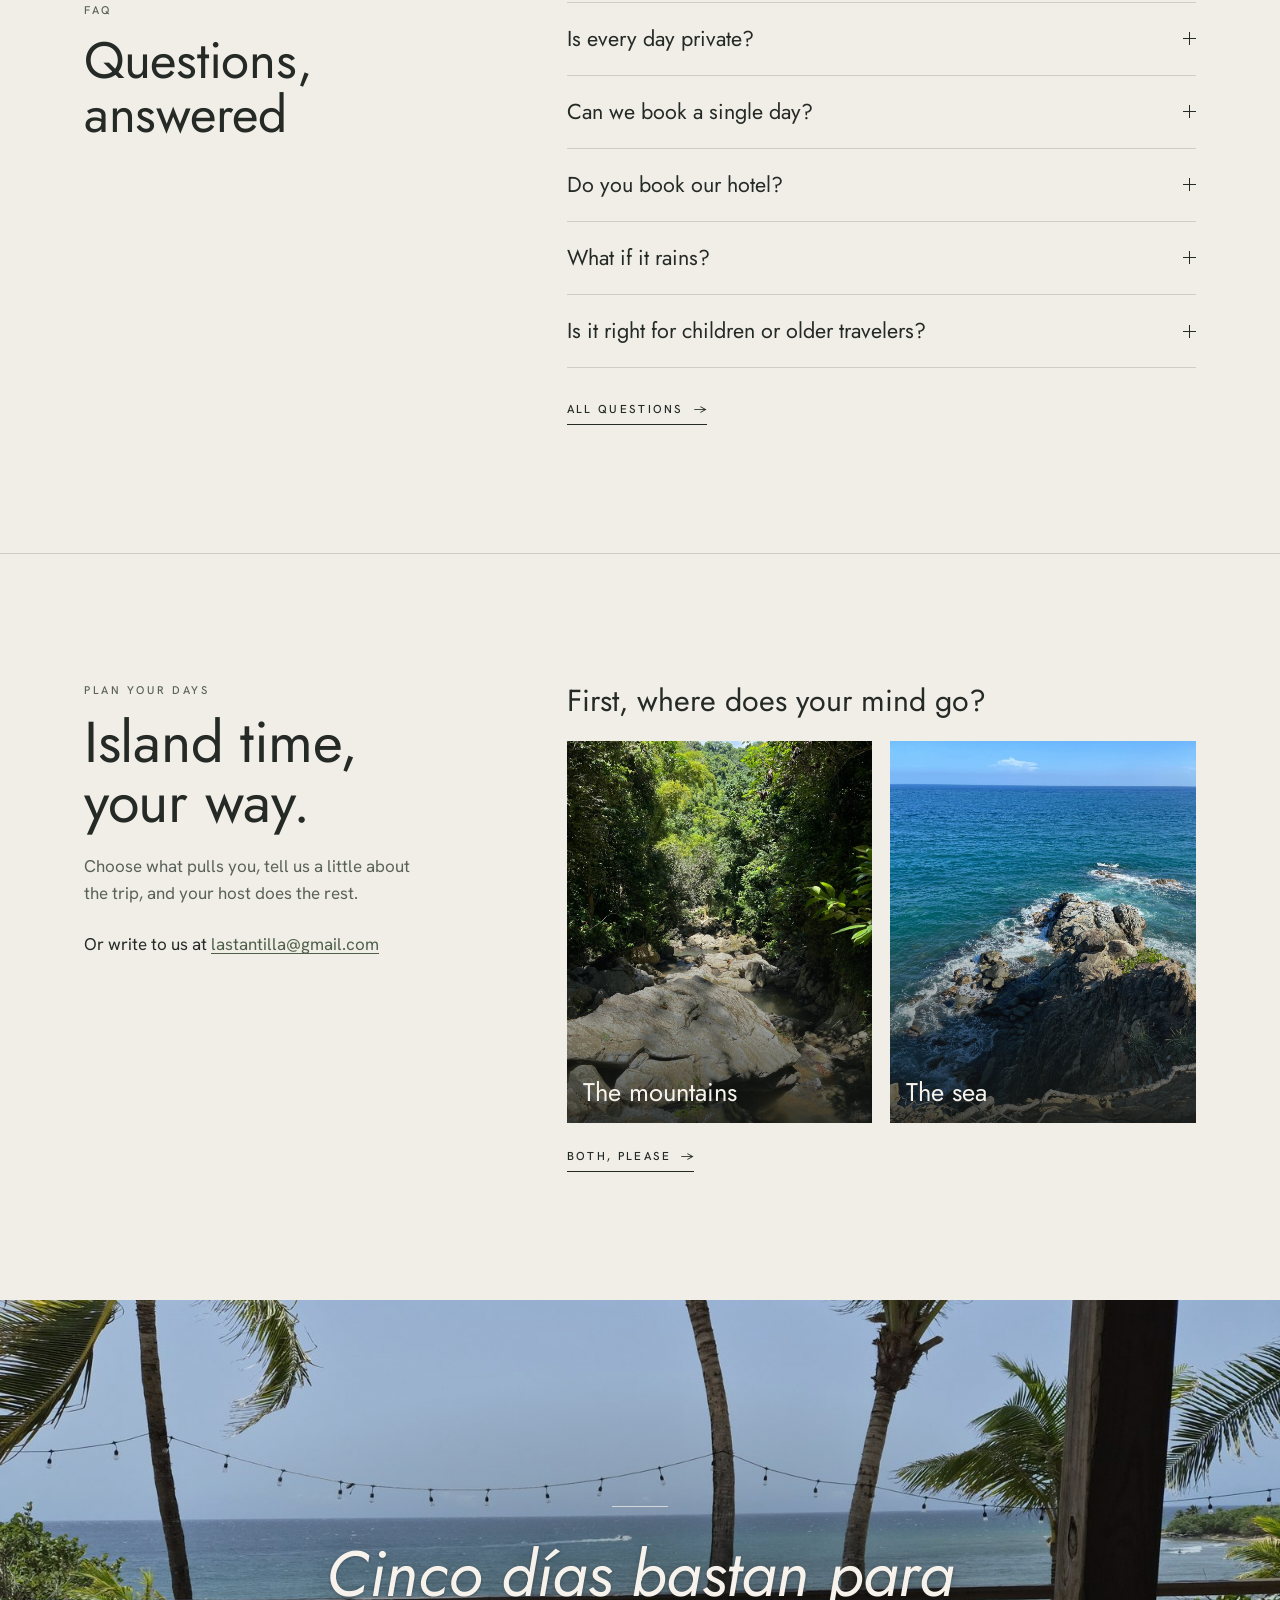
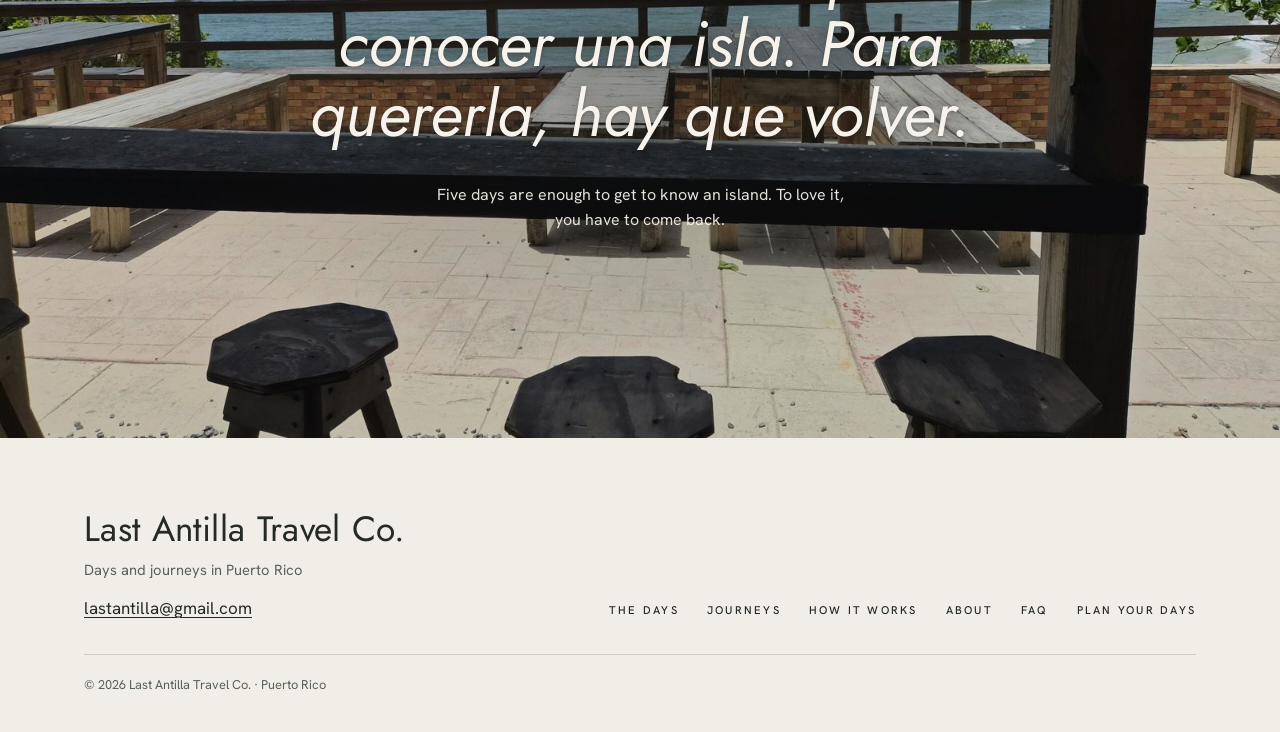
==== commit 7e00d044: "Formulario y portada: "Island time, your way." en vez de "Let's sketch your days." - Texto sin númer" ====
--- a/index.html
+++ b/index.html
@@ -268,14 +268,14 @@
     <div class="wrap split">
       <div class="intro">
         <p class="label">Plan your days</p>
-        <h2 id="plan-title">Let’s sketch your days.</h2>
-        <p>Four quick choices and a short note. Your host takes it from there.</p>
+        <h2 id="plan-title">Island time, your way.</h2>
+        <p>Choose what pulls you, tell us a little about the trip, and your host does the rest.</p>
         <p class="write">Or write to us at <a href="mailto:lastantilla@gmail.com">lastantilla@gmail.com</a></p>
       </div>
       <div class="teaser">
         <p class="teaser-q" id="teaser-q">First, where does your mind go?</p>
         <ul class="teaser-duo" aria-labelledby="teaser-q">
-          <li><a href="plan.html?start=mountains"><img src="img/cordillera-lago.jpg" alt="" width="1600" height="1200" loading="lazy"><span>The mountains</span></a></li>
+          <li><a href="plan.html?start=mountains"><img src="img/rio-roca.jpg" alt="" width="1200" height="1600" loading="lazy"><span>The mountains</span></a></li>
           <li><a href="plan.html?start=sea"><img src="img/costa-rocosa.jpg" alt="" width="1600" height="901" loading="lazy"><span>The sea</span></a></li>
         </ul>
         <a class="more" href="plan.html?start=both">Both, please</a>
